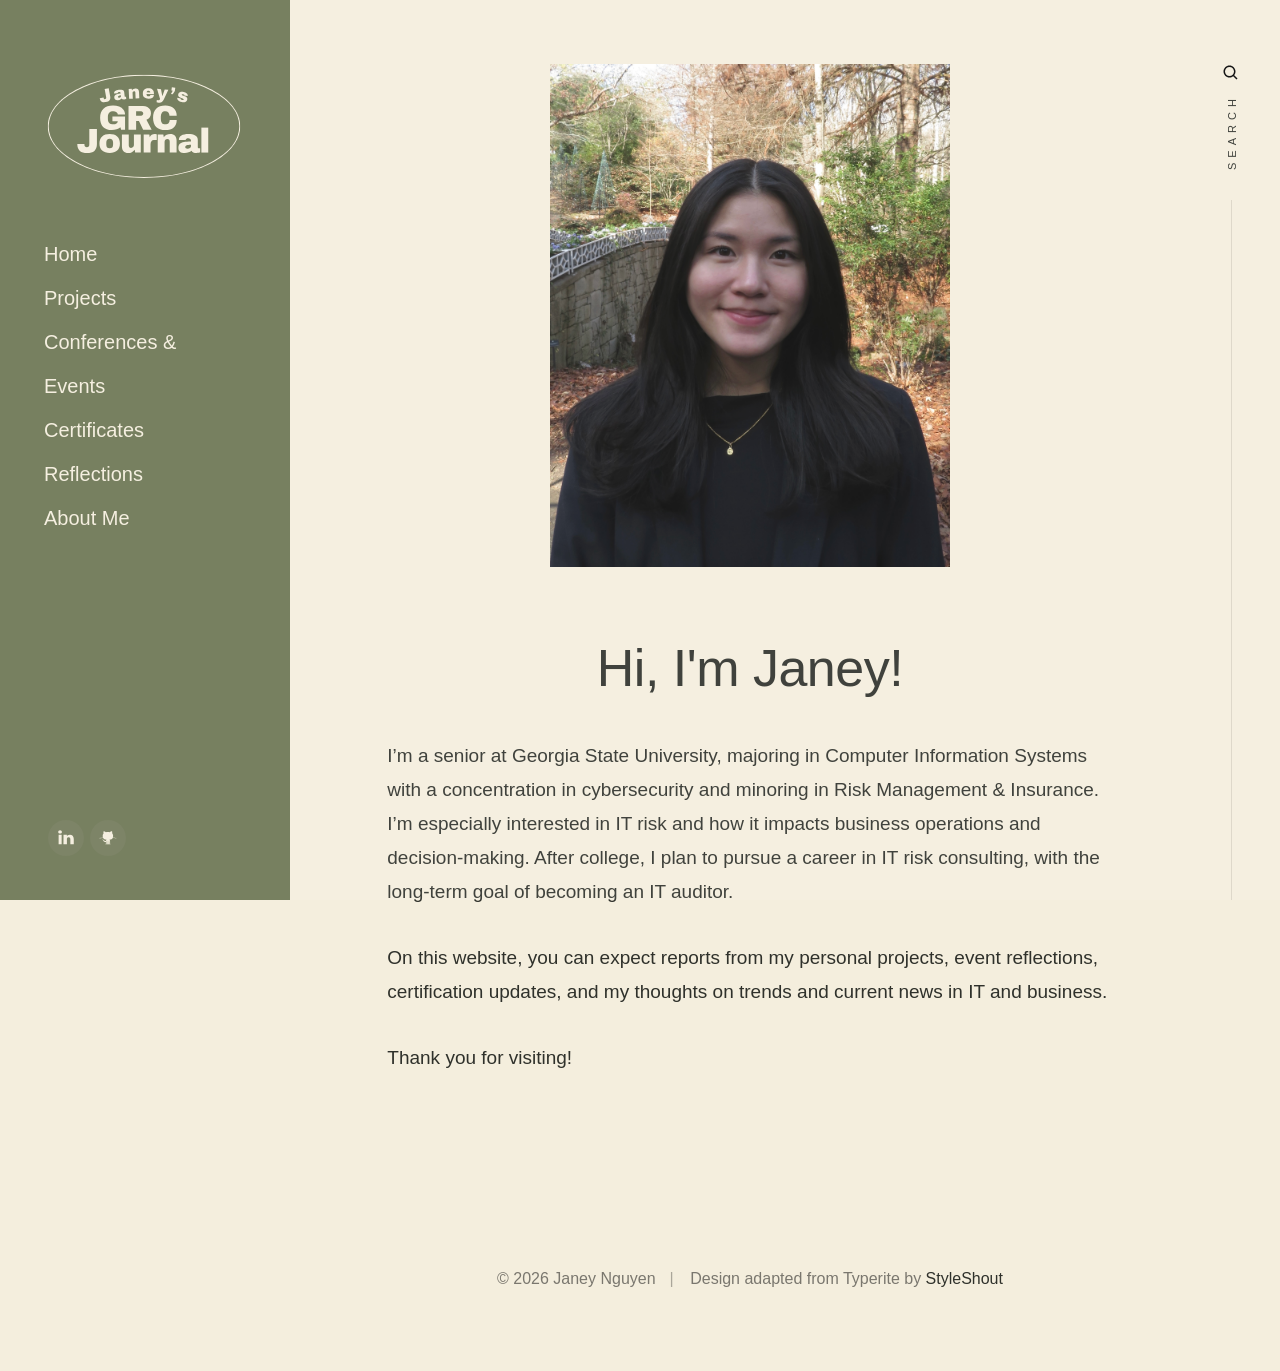
==== about-me.html @ c9dfdaed "Revise content and copyright in about-me.html Updated personal information and footer copyright." ====
<!DOCTYPE html>
<html class="no-js" lang="en">
<head>

    <!--- basic page needs
    ================================================== -->
    <meta charset="utf-8">
    <title>About Me</title>
    <meta name="description" content="">
    <meta name="author" content="">

    <!-- mobile specific metas
    ================================================== -->
    <meta name="viewport" content="width=device-width, initial-scale=1">

    <!-- CSS
    ================================================== -->
    <link rel="stylesheet" href="css/base.css">
    <link rel="stylesheet" href="css/vendor.css">
    <link rel="stylesheet" href="css/main.css">

    <!-- script
    ================================================== -->
    <script src="js/modernizr.js"></script>

    <!-- favicons
    ================================================== -->
    <link rel="apple-touch-icon" sizes="180x180" href="apple-touch-icon.png">
    <link rel="icon" type="image/png" sizes="32x32" href="favicon-32x32.png">
    <link rel="icon" type="image/png" sizes="16x16" href="favicon-16x16.png">
    <link rel="manifest" href="site.webmanifest">

</head>

<body class="ss-bg-white">

    <!-- preloader
    ================================================== -->
    <div id="preloader">
        <div id="loader" class="dots-fade">
            <div></div>
            <div></div>
            <div></div>
        </div>
    </div>

    <div id="top" class="s-wrap site-wrapper">

        <!-- site header
        ================================================== -->
        <header class="s-header header">

            <div class="header__top">
                <div class="header__logo">
                    <a class="site-logo" href="index.html">
                        <img src="images/logo.svg" alt="Homepage">
                    </a>
                </div>
            </div>

            <nav class="header__nav-wrap">

                <ul class="header__nav">
                    <li><a href="index.html" title="">Home</a></li>
                    <li><a href="projects.html">Projects</a></li>
                    <li><a href="conferences.html">Conferences & Events</a></li>
                    <li><a href="certificates.html">Certificates</a></li>
                    <li><a href="reflections.html">Reflections</a></li>
                    <li class="current"><a href="about-me.html" title="">About Me</a></li>
                </ul> <!-- end header__nav -->

                <ul class="header__social">
                    <li class="ss-linkedin">
                        <a href="https://www.linkedin.com/in/janey-nguyen/">
                            <span class="screen-reader-text">LinkedIn</span>
                        </a>
                    </li>

                    <li class="ss-github">
                        <a href="https://github.com/janeynguyen">
                            <span class="screen-reader-text">GitHub</span>
                        </a>
                    </li>
                </ul>

            </nav> <!-- end header__nav-wrap -->

            <!-- menu toggle -->
            <a href="#0" class="header__menu-toggle">
                <span>Menu</span>
            </a>

        </header> <!-- end s-header -->


        <!-- search
        ================================================== -->
        <div class="s-search">

            <div class="search-block">
    
                <form role="search" method="get" class="search-form" action="#">
                    <label>
                        <span class="hide-content">Search for:</span>
                        <input type="search" class="search-field" placeholder="Type Keywords" value="" name="s" title="Search for:" autocomplete="off">
                    </label>
                    <input type="submit" class="search-submit" value="Search">
                </form>
    
                <a href="#0" title="Close Search" class="search-close">Close</a>
    
            </div>  <!-- end search-block -->

            <!-- search modal trigger -->
            <a href="#0" class="search-trigger">
                <svg xmlns="http://www.w3.org/2000/svg" width="24" height="24" viewBox="0 0 24 24" style="fill:rgba(0, 0, 0, 1);transform:;-ms-filter:"><path d="M10,18c1.846,0,3.543-0.635,4.897-1.688l4.396,4.396l1.414-1.414l-4.396-4.396C17.365,13.543,18,11.846,18,10 c0-4.411-3.589-8-8-8s-8,3.589-8,8S5.589,18,10,18z M10,4c3.309,0,6,2.691,6,6s-2.691,6-6,6s-6-2.691-6-6S6.691,4,10,4z"></path></svg>
                <span>Search</span>
            </a>
            <span class="search-line"></span>

        </div> <!-- end s-search -->


        <!-- site content
        ================================================== -->
        <div class="s-content content">
            <main class="row content__page">
                
                <section class="column large-full entry format-standard">

                    <div class="media-wrap">
                        <div>
                            <img src="images/thumbs/about/about-1000.jpeg" srcset="images/thumbs/about/about-2000.jpeg 2000w, 
                                      images/thumbs/about/about-1000.jpeg 1000w, 
                                      images/thumbs/about/about-500.jpeg 500w" sizes="(max-width: 2000px) 100vw, 2000px" alt="">
                        </div>
                    </div>

                    <div class="content__page-header">
                        <h1 class="display-1">
                        Hi, I'm Janey!
                        </h1>
                    </div> <!-- end content__page-header -->

                    <p>
                    I’m a senior at Georgia State University, majoring in Computer Information Systems with 
                    a concentration in cybersecurity and minoring in Risk Management & Insurance. I’m especially
                    interested in IT risk and how it impacts business operations and decision-making. After 
                    college, I plan to pursue a career in IT risk consulting, with the long-term goal of becoming 
                    an IT auditor.
                    </p>

                    <p>
                    On this website, you can expect reports from my personal projects, event reflections, certification 
                    updates, and my thoughts on trends and current news in IT and business. 
                    
                    <p>
                    Thank you for visiting!
                    </p>

                    </div>

                </section>

            </main>

        </div> <!-- end s-content -->


        <!-- footer
        ================================================== -->
        <footer class="s-footer footer">
            <div class="row">
                <div class="column large-full footer__content">
                    <div class="footer__copyright">
                        <span>© 2026 Janey Nguyen</span> 
                        <span>Design adapted from Typerite by <a href="https://www.styleshout.com/">StyleShout</a></span>
                    </div>
                </div>
            </div>

            <div class="go-top">
                <a class="smoothscroll" title="Back to Top" href="#top"></a>
            </div>
        </footer>

    </div> <!-- end s-wrap -->


    <!-- Java Script
    ================================================== -->
    <script src="js/jquery-3.2.1.min.js"></script>
    <script src="js/plugins.js"></script>
    <script src="js/main.js"></script>

</body>
---- css/base.css ----
/* =================================================================== 
 *
 *  Typerite Base Stylesheet
 *  Template Ver. 1.1.0
 *  03-15-2021
 *  ------------------------------------------------------------------
 *
 *  TOC:
 *  # imports 
 *  # normalize
 *  # basic/base setup styles
 *      ## Media
 *      ## Typography resets 
 *      ## links
 *      ## inputs
 *  # grid
 *      ## medium screen devices
 *      ## tablets
 *      ## mobile devices
 *      ## small mobile devices
 *  # block grids
 *      ## block grids - medium screen devices
 *      ## block grids - tablets
 *      ## block grids - mobile devices
 *      ## block grids - small mobile devices
 *  # MISC
 *
 * =================================================================== */


/* ===================================================================
 * # imports 
 *
 * ------------------------------------------------------------------- */
@import url("https://fonts.googleapis.com/css?family=Heebo:300,400,500,600,700|Lora:400,400i,700,700i|IBM+Plex+Sans:300,400,400i,600,700,900");


/* ==========================================================================
 * # normalize
 * normalize.css v8.0.1 | MIT License |
 * github.com/necolas/normalize.css
 *
 * -------------------------------------------------------------------------- */

/* ------------------------------------------------------------------- 
 * ## document
 * ------------------------------------------------------------------- */
/* 1. Correct the line height in all browsers.
 * 2. Prevent adjustments of font size after orientation changes in iOS.*/
html {
    line-height              : 1.15;
    /* 1 */
    -webkit-text-size-adjust : 100%;
    /* 2 */
}

/* ------------------------------------------------------------------- 
 * ## sections
 * ------------------------------------------------------------------- */
/* Remove the margin in all browsers. */
body {
    margin : 0;
}

/* Render the `main` element consistently in IE. */
main {
    display : block;
}

/* Correct the font size and margin on `h1` elements within `section` and
 * `article` contexts in Chrome, Firefox, and Safari. */
h1 {
    font-size : 2em;
    margin    : 0.67em 0;
}

/* ------------------------------------------------------------------- 
 * ## grouping
 * ------------------------------------------------------------------- */
/* 1. Add the correct box sizing in Firefox.
 * 2. Show the overflow in Edge and IE. */
hr {
    box-sizing : content-box;
    /* 1 */
    height     : 0;
    /* 1 */
    overflow   : visible;
    /* 2 */
}

/* 1. Correct the inheritance and scaling of font size in all browsers.
 * 2. Correct the odd `em` font sizing in all browsers. */
pre {
    font-family : monospace, monospace;
    /* 1 */
    font-size   : 1em;
    /* 2 */
}

/* ------------------------------------------------------------------- 
 * ## text-level semantics
 * ------------------------------------------------------------------- */
/* Remove the gray background on active links in IE 10. */
a {
    background-color : transparent;
}

/* 1. Remove the bottom border in Chrome 57-
 * 2. Add the correct text decoration in Chrome, Edge, IE, Opera, and Safari. */
abbr[title] {
    border-bottom   : none;
    /* 1 */
    text-decoration : underline;
    /* 2 */
    text-decoration : underline dotted;
    /* 2 */
}

/* Add the correct font weight in Chrome, Edge, and Safari. */
b,
strong {
    font-weight : bolder;
}

/* 1. Correct the inheritance and scaling of font size in all browsers.
 * 2. Correct the odd `em` font sizing in all browsers. */
code,
kbd,
samp {
    font-family : monospace, monospace;
    /* 1 */
    font-size   : 1em;
    /* 2 */
}

/* Add the correct font size in all browsers. */
small {
    font-size : 80%;
}

/* Prevent `sub` and `sup` elements from affecting the line height in
 * all browsers. */
sub,
sup {
    font-size      : 75%;
    line-height    : 0;
    position       : relative;
    vertical-align : baseline;
}

sub {
    bottom : -0.25em;
}

sup {
    top : -0.5em;
}

/* ------------------------------------------------------------------- 
 * ## embedded content
 * ------------------------------------------------------------------- */
/* Remove the border on images inside links in IE 10. */
img {
    border-style : none;
}

/* ------------------------------------------------------------------- 
 * ## forms
 * ------------------------------------------------------------------- */
/* 1. Change the font styles in all browsers.
 * 2. Remove the margin in Firefox and Safari. */
button,
input,
optgroup,
select,
textarea {
    font-family : inherit;
    /* 1 */
    font-size   : 100%;
    /* 1 */
    line-height : 1.15;
    /* 1 */
    margin      : 0;
    /* 2 */
}

/* Show the overflow in IE.
 * 1. Show the overflow in Edge. */
button,
input {
    /* 1 */
    overflow : visible;
}

/* Remove the inheritance of text transform in Edge, Firefox, and IE.
 * 1. Remove the inheritance of text transform in Firefox. */
button,
select {
    /* 1 */
    text-transform : none;
}

/* Correct the inability to style clickable types in iOS and Safari. */
button,
[type="button"],
[type="reset"],
[type="submit"] {
    -webkit-appearance : button;
}

/* Remove the inner border and padding in Firefox. */
button::-moz-focus-inner,
[type="button"]::-moz-focus-inner,
[type="reset"]::-moz-focus-inner,
[type="submit"]::-moz-focus-inner {
    border-style : none;
    padding      : 0;
}

/* Restore the focus styles unset by the previous rule. */
button:-moz-focusring,
[type="button"]:-moz-focusring,
[type="reset"]:-moz-focusring,
[type="submit"]:-moz-focusring {
    outline : 1px dotted ButtonText;
}

/* Correct the padding in Firefox. */
fieldset {
    padding : 0.35em 0.75em 0.625em;
}

/* 1. Correct the text wrapping in Edge and IE.
 * 2. Correct the color inheritance from `fieldset` elements in IE.
 * 3. Remove the padding so developers are not caught out when they zero out
 *    `fieldset` elements in all browsers. */
legend {
    box-sizing  : border-box;
    /* 1 */
    color       : inherit;
    /* 2 */
    display     : table;
    /* 1 */
    max-width   : 100%;
    /* 1 */
    padding     : 0;
    /* 3 */
    white-space : normal;
    /* 1 */
}

/* Add the correct vertical alignment in Chrome, Firefox, and Opera. */
progress {
    vertical-align : baseline;
}

/* Remove the default vertical scrollbar in IE 10+. */
textarea {
    overflow : auto;
}

/* 1. Add the correct box sizing in IE 10.
 * 2. Remove the padding in IE 10. */
[type="checkbox"],
[type="radio"] {
    box-sizing : border-box;
    /* 1 */
    padding    : 0;
    /* 2 */
}

/* Correct the cursor style of increment and decrement buttons in Chrome. */
[type="number"]::-webkit-inner-spin-button,
[type="number"]::-webkit-outer-spin-button {
    height : auto;
}

/* 1. Correct the odd appearance in Chrome and Safari.
 * 2. Correct the outline style in Safari. */
[type="search"] {
    -webkit-appearance : textfield;
    /* 1 */
    outline-offset     : -2px;
    /* 2 */
}

/* Remove the inner padding in Chrome and Safari on macOS. */
[type="search"]::-webkit-search-decoration {
    -webkit-appearance : none;
}

/* 1. Correct the inability to style clickable types in iOS and Safari.
 * 2. Change font properties to `inherit` in Safari. */
::-webkit-file-upload-button {
    -webkit-appearance : button;
    /* 1 */
    font               : inherit;
    /* 2 */
}

/* ------------------------------------------------------------------- 
 * ## interactive
 * ------------------------------------------------------------------- */
/* Add the correct display in Edge, IE 10+, and Firefox. */
details {
    display : block;
}

/* Add the correct display in all browsers. */
summary {
    display : list-item;
}

/* ------------------------------------------------------------------- 
 * ## misc
 * ------------------------------------------------------------------- */
/* Add the correct display in IE 10+. */
template {
    display : none;
}

/* Add the correct display in IE 10. */
[hidden] {
    display : none;
}


/* ===================================================================
 * # basic/base setup styles
 *
 * ------------------------------------------------------------------- */
html {
    font-size  : 62.5%;
    box-sizing : border-box;
}

*,
*::before,
*::after {
    box-sizing : inherit;
}

body {
    font-weight                : normal;
    line-height                : 1;
    word-wrap                  : break-word;
    -moz-font-smoothing        : grayscale;
    -moz-osx-font-smoothing    : grayscale;
    -webkit-font-smoothing     : antialiased;
    -webkit-overflow-scrolling : touch;
    -webkit-text-size-adjust   : none;
}

/* ------------------------------------------------------------------- 
 * ## Media
 * ------------------------------------------------------------------- */
svg,
img,
video embed,
iframe,
object {
    max-width : 100%;
    height    : auto;
}

/* ------------------------------------------------------------------- 
 * ## Typography resets 
 * ------------------------------------------------------------------- */
div,
dl,
dt,
dd,
ul,
ol,
li,
h1,
h2,
h3,
h4,
h5,
h6,
pre,
form,
p,
blockquote,
th,
td {
    margin  : 0;
    padding : 0;
}

p {
    font-size      : inherit;
    text-rendering : optimizeLegibility;
}

em,
i {
    font-style  : italic;
    line-height : inherit;
}

strong,
b {
    font-weight : bold;
    line-height : inherit;
}

small {
    font-size   : 60%;
    line-height : inherit;
}

ol,
ul {
    list-style : none;
}

li {
    display : block;
}

/* ------------------------------------------------------------------- 
 * ## links
 * ------------------------------------------------------------------- */
a {
    text-decoration : none;
    line-height     : inherit;
}

a img {
    border : none;
}

/* ------------------------------------------------------------------- 
 * ## inputs
 * ------------------------------------------------------------------- */
fieldset {
    margin  : 0;
    padding : 0;
}

input[type="email"],
input[type="number"],
input[type="search"],
input[type="text"],
input[type="tel"],
input[type="url"],
input[type="password"],
textarea {
    -webkit-appearance : none;
    -moz-appearance    : none;
    appearance         : none;
}


/* ===================================================================
 * # grid v2.0.1
 *
 *   -----------------------------------------------------------------
 * - Grid breakpoints are based on MAXIMUM WIDTH media queries, 
 *   meaning they apply to that one breakpoint and ALL THOSE BELOW IT.
 * - Grid columns without a specified width will automatically layout 
 *   as equal width columns.
 * ------------------------------------------------------------------- */

/* rows
 * ------------------------------------- */
.row {
    width             : 89%;
    max-width         : 1200px;
    margin            : 0 auto;
    display           : -ms-flexbox;
    display           : -webkit-flex;
    display           : flex;
    -webkit-flex-flow : row wrap;
    -ms-flex-flow     : row wrap;
    flex-flow         : row wrap;
}

.row .row {
    width        : auto;
    max-width    : none;
    margin-left  : -20px;
    margin-right : -20px;
}

/* columns
 * -------------------------------------- */
.column {
    -webkit-flex : 1 1 0%;
    -ms-flex     : 1 1 0%;
    flex         : 1 1 0%;
    padding      : 0 20px;
}

.collapse>.column,
.column.collapse {
    padding : 0;
}

/* flex row containers utility classes
 * ----------------------------------------- */
.row.row-wrap {
    -webkit-flex-wrap : wrap;
    -ms-flex-wrap     : wrap;
    flex-wrap         : wrap;
}

.row.row-nowrap {
    -webkit-flex-wrap : nowrap;
    -ms-flex-wrap     : none;
    flex-wrap         : nowrap;
}

.row.row-top {
    -webkit-align-items : flex-start;
    -ms-flex-align      : start;
    align-items         : flex-start;
}

.row.row-bottom {
    -webkit-align-items : flex-end;
    -ms-flex-align      : end;
    align-items         : flex-end;
}

.row.row-center {
    -webkit-align-items : center;
    -ms-flex-align      : center;
    align-items         : center;
}

.row.row-stretch {
    -webkit-align-items : stretch;
    -ms-flex-align      : stretch;
    align-items         : stretch;
}

.row.row-baseline {
    -webkit-align-items : baseline;
    -ms-flex-align      : baseline;
    align-items         : baseline;
}

/* flex item utility alignment classes
 * ----------------------------------------- */
.align-center {
    margin              : auto;
    -webkit-align-self  : center;
    -ms-flex-item-align : center;
    align-self          : center;
}

.align-left {
    margin-right        : auto;
    -webkit-align-self  : center;
    -ms-flex-item-align : center;
    align-self          : center;
}

.align-right {
    margin-left         : auto;
    -webkit-align-self  : center;
    -ms-flex-item-align : center;
    align-self          : center;
}

.align-x-center {
    margin-right : auto;
    margin-left  : auto;
}

.align-x-left {
    margin-right : auto;
}

.align-x-right {
    margin-left : auto;
}

.align-y-center {
    -webkit-align-self  : center;
    -ms-flex-item-align : center;
    align-self          : center;
}

.align-y-top {
    -webkit-align-self  : flex-start;
    -ms-flex-item-align : start;
    align-self          : flex-start;
}

.align-y-bottom {
    -webkit-align-self  : flex-end;
    -ms-flex-item-align : end;
    align-self          : flex-end;
}

/* large screen column widths 
 * -------------------------------------- */
.large-1 {
    -webkit-flex : 0 0 8.33333%;
    -ms-flex     : 0 0 8.33333%;
    flex         : 0 0 8.33333%;
    max-width    : 8.33333%;
}

.large-2 {
    -webkit-flex : 0 0 16.66667%;
    -ms-flex     : 0 0 16.66667%;
    flex         : 0 0 16.66667%;
    max-width    : 16.66667%;
}

.large-3 {
    -webkit-flex : 0 0 25%;
    -ms-flex     : 0 0 25%;
    flex         : 0 0 25%;
    max-width    : 25%;
}

.large-4 {
    -webkit-flex : 0 0 33.33333%;
    -ms-flex     : 0 0 33.33333%;
    flex         : 0 0 33.33333%;
    max-width    : 33.33333%;
}

.large-5 {
    -webkit-flex : 0 0 41.66667%;
    -ms-flex     : 0 0 41.66667%;
    flex         : 0 0 41.66667%;
    max-width    : 41.66667%;
}

.large-6,
.large-half {
    -webkit-flex : 0 0 50%;
    -ms-flex     : 0 0 50%;
    flex         : 0 0 50%;
    max-width    : 50%;
}

.large-7 {
    -webkit-flex : 0 0 58.33333%;
    -ms-flex     : 0 0 58.33333%;
    flex         : 0 0 58.33333%;
    max-width    : 58.33333%;
}

.large-8 {
    -webkit-flex : 0 0 66.66667%;
    -ms-flex     : 0 0 66.66667%;
    flex         : 0 0 66.66667%;
    max-width    : 66.66667%;
}

.large-9 {
    -webkit-flex : 0 0 75%;
    -ms-flex     : 0 0 75%;
    flex         : 0 0 75%;
    max-width    : 75%;
}

.large-10 {
    -webkit-flex : 0 0 83.33333%;
    -ms-flex     : 0 0 83.33333%;
    flex         : 0 0 83.33333%;
    max-width    : 83.33333%;
}

.large-11 {
    -webkit-flex : 0 0 91.66667%;
    -ms-flex     : 0 0 91.66667%;
    flex         : 0 0 91.66667%;
    max-width    : 91.66667%;
}

.large-12,
.large-full {
    -webkit-flex : 0 0 100%;
    -ms-flex     : 0 0 100%;
    flex         : 0 0 100%;
    max-width    : 100%;
}

/* ------------------------------------------------------------------- 
 * ## medium screen devices
 * ------------------------------------------------------------------- */
@media screen and (max-width: 1200px) {
    .row .row {
        margin-left  : -16px;
        margin-right : -16px;
    }

    .column {
        padding : 0 16px;
    }

    .medium-1 {
        -webkit-flex : 0 0 8.33333%;
        -ms-flex     : 0 0 8.33333%;
        flex         : 0 0 8.33333%;
        max-width    : 8.33333%;
    }

    .medium-2 {
        -webkit-flex : 0 0 16.66667%;
        -ms-flex     : 0 0 16.66667%;
        flex         : 0 0 16.66667%;
        max-width    : 16.66667%;
    }

    .medium-3 {
        -webkit-flex : 0 0 25%;
        -ms-flex     : 0 0 25%;
        flex         : 0 0 25%;
        max-width    : 25%;
    }

    .medium-4 {
        -webkit-flex : 0 0 33.33333%;
        -ms-flex     : 0 0 33.33333%;
        flex         : 0 0 33.33333%;
        max-width    : 33.33333%;
    }

    .medium-5 {
        -webkit-flex : 0 0 41.66667%;
        -ms-flex     : 0 0 41.66667%;
        flex         : 0 0 41.66667%;
        max-width    : 41.66667%;
    }

    .medium-6,
    .medium-half {
        -webkit-flex : 0 0 50%;
        -ms-flex     : 0 0 50%;
        flex         : 0 0 50%;
        max-width    : 50%;
    }

    .medium-7 {
        -webkit-flex : 0 0 58.33333%;
        -ms-flex     : 0 0 58.33333%;
        flex         : 0 0 58.33333%;
        max-width    : 58.33333%;
    }

    .medium-8 {
        -webkit-flex : 0 0 66.66667%;
        -ms-flex     : 0 0 66.66667%;
        flex         : 0 0 66.66667%;
        max-width    : 66.66667%;
    }

    .medium-9 {
        -webkit-flex : 0 0 75%;
        -ms-flex     : 0 0 75%;
        flex         : 0 0 75%;
        max-width    : 75%;
    }

    .medium-10 {
        -webkit-flex : 0 0 83.33333%;
        -ms-flex     : 0 0 83.33333%;
        flex         : 0 0 83.33333%;
        max-width    : 83.33333%;
    }

    .medium-11 {
        -webkit-flex : 0 0 91.66667%;
        -ms-flex     : 0 0 91.66667%;
        flex         : 0 0 91.66667%;
        max-width    : 91.66667%;
    }

    .medium-12,
    .medium-full {
        -webkit-flex : 0 0 100%;
        -ms-flex     : 0 0 100%;
        flex         : 0 0 100%;
        max-width    : 100%;
    }
}

/* ------------------------------------------------------------------- 
 * ## tablets
 * ------------------------------------------------------------------- */
@media screen and (max-width: 800px) {
    .tab-1 {
        -webkit-flex : 0 0 8.33333%;
        -ms-flex     : 0 0 8.33333%;
        flex         : 0 0 8.33333%;
        max-width    : 8.33333%;
    }

    .tab-2 {
        -webkit-flex : 0 0 16.66667%;
        -ms-flex     : 0 0 16.66667%;
        flex         : 0 0 16.66667%;
        max-width    : 16.66667%;
    }

    .tab-3 {
        -webkit-flex : 0 0 25%;
        -ms-flex     : 0 0 25%;
        flex         : 0 0 25%;
        max-width    : 25%;
    }

    .tab-4 {
        -webkit-flex : 0 0 33.33333%;
        -ms-flex     : 0 0 33.33333%;
        flex         : 0 0 33.33333%;
        max-width    : 33.33333%;
    }

    .tab-5 {
        -webkit-flex : 0 0 41.66667%;
        -ms-flex     : 0 0 41.66667%;
        flex         : 0 0 41.66667%;
        max-width    : 41.66667%;
    }

    .tab-6,
    .tab-half {
        -webkit-flex : 0 0 50%;
        -ms-flex     : 0 0 50%;
        flex         : 0 0 50%;
        max-width    : 50%;
    }

    .tab-7 {
        -webkit-flex : 0 0 58.33333%;
        -ms-flex     : 0 0 58.33333%;
        flex         : 0 0 58.33333%;
        max-width    : 58.33333%;
    }

    .tab-8 {
        -webkit-flex : 0 0 66.66667%;
        -ms-flex     : 0 0 66.66667%;
        flex         : 0 0 66.66667%;
        max-width    : 66.66667%;
    }

    .tab-9 {
        -webkit-flex : 0 0 75%;
        -ms-flex     : 0 0 75%;
        flex         : 0 0 75%;
        max-width    : 75%;
    }

    .tab-10 {
        -webkit-flex : 0 0 83.33333%;
        -ms-flex     : 0 0 83.33333%;
        flex         : 0 0 83.33333%;
        max-width    : 83.33333%;
    }

    .tab-11 {
        -webkit-flex : 0 0 91.66667%;
        -ms-flex     : 0 0 91.66667%;
        flex         : 0 0 91.66667%;
        max-width    : 91.66667%;
    }

    .tab-12,
    .tab-full {
        -webkit-flex : 0 0 100%;
        -ms-flex     : 0 0 100%;
        flex         : 0 0 100%;
        max-width    : 100%;
    }

    .hide-on-tablet {
        display : none;
    }
}

/* ------------------------------------------------------------------- 
 * ## mobile devices 
 * ------------------------------------------------------------------- */
@media screen and (max-width: 600px) {
    .row {
        width         : 100%;
        padding-left  : 25px;
        padding-right : 25px;
    }

    .row .row {
        margin-left   : -10px;
        margin-right  : -10px;
        padding-left  : 0;
        padding-right : 0;
    }

    .column {
        padding : 0 10px;
    }

    .mob-1 {
        -webkit-flex : 0 0 8.33333%;
        -ms-flex     : 0 0 8.33333%;
        flex         : 0 0 8.33333%;
        max-width    : 8.33333%;
    }

    .mob-2 {
        -webkit-flex : 0 0 16.66667%;
        -ms-flex     : 0 0 16.66667%;
        flex         : 0 0 16.66667%;
        max-width    : 16.66667%;
    }

    .mob-3 {
        -webkit-flex : 0 0 25%;
        -ms-flex     : 0 0 25%;
        flex         : 0 0 25%;
        max-width    : 25%;
    }

    .mob-4 {
        -webkit-flex : 0 0 33.33333%;
        -ms-flex     : 0 0 33.33333%;
        flex         : 0 0 33.33333%;
        max-width    : 33.33333%;
    }

    .mob-5 {
        -webkit-flex : 0 0 41.66667%;
        -ms-flex     : 0 0 41.66667%;
        flex         : 0 0 41.66667%;
        max-width    : 41.66667%;
    }

    .mob-6,
    .mob-half {
        -webkit-flex : 0 0 50%;
        -ms-flex     : 0 0 50%;
        flex         : 0 0 50%;
        max-width    : 50%;
    }

    .mob-7 {
        -webkit-flex : 0 0 58.33333%;
        -ms-flex     : 0 0 58.33333%;
        flex         : 0 0 58.33333%;
        max-width    : 58.33333%;
    }

    .mob-8 {
        -webkit-flex : 0 0 66.66667%;
        -ms-flex     : 0 0 66.66667%;
        flex         : 0 0 66.66667%;
        max-width    : 66.66667%;
    }

    .mob-9 {
        -webkit-flex : 0 0 75%;
        -ms-flex     : 0 0 75%;
        flex         : 0 0 75%;
        max-width    : 75%;
    }

    .mob-10 {
        -webkit-flex : 0 0 83.33333%;
        -ms-flex     : 0 0 83.33333%;
        flex         : 0 0 83.33333%;
        max-width    : 83.33333%;
    }

    .mob-11 {
        -webkit-flex : 0 0 91.66667%;
        -ms-flex     : 0 0 91.66667%;
        flex         : 0 0 91.66667%;
        max-width    : 91.66667%;
    }

    .mob-12,
    .mob-full {
        -webkit-flex : 0 0 100%;
        -ms-flex     : 0 0 100%;
        flex         : 0 0 100%;
        max-width    : 100%;
    }

    .hide-on-mobile {
        display : none;
    }
}

/* ------------------------------------------------------------------- 
 * ## small mobile devices <= 400px
 * ------------------------------------------------------------------- */
@media screen and (max-width: 400px) {
    .row {
        padding-left  : 22px;
        padding-right : 22px;
    }

    .row .row {
        margin-left  : 0;
        margin-right : 0;
    }

    .column {
        -webkit-flex : 0 0 100%;
        -ms-flex     : 0 0 100%;
        flex         : 0 0 100%;
        max-width    : 100%;
        width        : 100%;
        margin-left  : 0;
        margin-right : 0;
        padding      : 0;
    }
}


/* ===================================================================
 * # block grids
 *
 * -------------------------------------------------------------------
 * Equally-sized columns define at parent/row level.
 * ------------------------------------------------------------------- */
.block-large-1-8>.column {
    -webkit-flex : 0 0 12.5%;
    -ms-flex     : 0 0 12.5%;
    flex         : 0 0 12.5%;
    max-width    : 12.5%;
}

.block-large-1-6>.column {
    -webkit-flex : 0 0 16.66667%;
    -ms-flex     : 0 0 16.66667%;
    flex         : 0 0 16.66667%;
    max-width    : 16.66667%;
}

.block-large-1-5>.column {
    -webkit-flex : 0 0 20%;
    -ms-flex     : 0 0 20%;
    flex         : 0 0 20%;
    max-width    : 20%;
}

.block-large-1-4>.column {
    -webkit-flex : 0 0 25%;
    -ms-flex     : 0 0 25%;
    flex         : 0 0 25%;
    max-width    : 25%;
}

.block-large-1-3>.column {
    -webkit-flex : 0 0 33.33333%;
    -ms-flex     : 0 0 33.33333%;
    flex         : 0 0 33.33333%;
    max-width    : 33.33333%;
}

.block-large-1-2>.column {
    -webkit-flex : 0 0 50%;
    -ms-flex     : 0 0 50%;
    flex         : 0 0 50%;
    max-width    : 50%;
}

.block-large-full>.column {
    -webkit-flex : 0 0 100%;
    -ms-flex     : 0 0 100%;
    flex         : 0 0 100%;
    max-width    : 100%;
}

/* ------------------------------------------------------------------- 
 * ## block grids - medium screen devices
 * ------------------------------------------------------------------- */
@media screen and (max-width: 1200px) {
    .block-medium-1-8>.column {
        -webkit-flex : 0 0 12.5%;
        -ms-flex     : 0 0 12.5%;
        flex         : 0 0 12.5%;
        max-width    : 12.5%;
    }

    .block-medium-1-6>.column {
        -webkit-flex : 0 0 16.66667%;
        -ms-flex     : 0 0 16.66667%;
        flex         : 0 0 16.66667%;
        max-width    : 16.66667%;
    }

    .block-medium-1-5>.column {
        -webkit-flex : 0 0 20%;
        -ms-flex     : 0 0 20%;
        flex         : 0 0 20%;
        max-width    : 20%;
    }

    .block-medium-1-4>.column {
        -webkit-flex : 0 0 25%;
        -ms-flex     : 0 0 25%;
        flex         : 0 0 25%;
        max-width    : 25%;
    }

    .block-medium-1-3>.column {
        -webkit-flex : 0 0 33.33333%;
        -ms-flex     : 0 0 33.33333%;
        flex         : 0 0 33.33333%;
        max-width    : 33.33333%;
    }

    .block-medium-1-2>.column {
        -webkit-flex : 0 0 50%;
        -ms-flex     : 0 0 50%;
        flex         : 0 0 50%;
        max-width    : 50%;
    }

    .block-medium-full>.column {
        -webkit-flex : 0 0 100%;
        -ms-flex     : 0 0 100%;
        flex         : 0 0 100%;
        max-width    : 100%;
    }
}

/* ------------------------------------------------------------------- 
 * ## block grids - tablets
 * ------------------------------------------------------------------- */
@media screen and (max-width: 800px) {
    .block-tab-1-8>.column {
        -webkit-flex : 0 0 12.5%;
        -ms-flex     : 0 0 12.5%;
        flex         : 0 0 12.5%;
        max-width    : 12.5%;
    }

    .block-tab-1-6>.column {
        -webkit-flex : 0 0 16.66667%;
        -ms-flex     : 0 0 16.66667%;
        flex         : 0 0 16.66667%;
        max-width    : 16.66667%;
    }

    .block-tab-1-5>.column {
        -webkit-flex : 0 0 20%;
        -ms-flex     : 0 0 20%;
        flex         : 0 0 20%;
        max-width    : 20%;
    }

    .block-tab-1-4>.column {
        -webkit-flex : 0 0 25%;
        -ms-flex     : 0 0 25%;
        flex         : 0 0 25%;
        max-width    : 25%;
    }

    .block-tab-1-3>.column {
        -webkit-flex : 0 0 33.33333%;
        -ms-flex     : 0 0 33.33333%;
        flex         : 0 0 33.33333%;
        max-width    : 33.33333%;
    }

    .block-tab-1-2>.column {
        -webkit-flex : 0 0 50%;
        -ms-flex     : 0 0 50%;
        flex         : 0 0 50%;
        max-width    : 50%;
    }

    .block-tab-full>.column {
        -webkit-flex : 0 0 100%;
        -ms-flex     : 0 0 100%;
        flex         : 0 0 100%;
        max-width    : 100%;
    }
}

/* ------------------------------------------------------------------- 
 * ## block grids - mobile devices
 * ------------------------------------------------------------------- */
@media screen and (max-width: 600px) {
    .block-mob-1-8>.column {
        -webkit-flex : 0 0 12.5%;
        -ms-flex     : 0 0 12.5%;
        flex         : 0 0 12.5%;
        max-width    : 12.5%;
    }

    .block-mob-1-6>.column {
        -webkit-flex : 0 0 16.66667%;
        -ms-flex     : 0 0 16.66667%;
        flex         : 0 0 16.66667%;
        max-width    : 16.66667%;
    }

    .block-mob-1-5>.column {
        -webkit-flex : 0 0 20%;
        -ms-flex     : 0 0 20%;
        flex         : 0 0 20%;
        max-width    : 20%;
    }

    .block-mob-1-4>.column {
        -webkit-flex : 0 0 25%;
        -ms-flex     : 0 0 25%;
        flex         : 0 0 25%;
        max-width    : 25%;
    }

    .block-mob-1-3>.column {
        -webkit-flex : 0 0 33.33333%;
        -ms-flex     : 0 0 33.33333%;
        flex         : 0 0 33.33333%;
        max-width    : 33.33333%;
    }

    .block-mob-1-2>.column {
        -webkit-flex : 0 0 50%;
        -ms-flex     : 0 0 50%;
        flex         : 0 0 50%;
        max-width    : 50%;
    }

    .block-mob-full>.column {
        -webkit-flex : 0 0 100%;
        -ms-flex     : 0 0 100%;
        flex         : 0 0 100%;
        max-width    : 100%;
    }
}

/* ------------------------------------------------------------------- 
 * ## block grids - small mobile devices <= 400px
 * ------------------------------------------------------------------- */
@media screen and (max-width: 400px) {
    .stack>.column {
        -webkit-flex : 0 0 100%;
        -ms-flex     : 0 0 100%;
        flex         : 0 0 100%;
        max-width    : 100%;
        width        : 100%;
        margin-left  : 0;
        margin-right : 0;
        padding      : 0;
    }
}


/* ===================================================================
 * # MISC
 *
 * ------------------------------------------------------------------- */
.group:after {
    content : "";
    display : table;
    clear   : both;
}

/* misc helper classes
 * -------------------------------------- */
.is-hidden {
    display : none;
}

.is-invisible {
    visibility : hidden;
}

.antialiased {
    -webkit-font-smoothing  : antialiased;
    -moz-osx-font-smoothing : grayscale;
}

.overflow-hidden {
    overflow : hidden;
}

.remove-bottom {
    margin-bottom : 0;
}

.add-half-bottom {
    margin-bottom : 1.6rem !important;
}

.add-bottom {
    margin-bottom : 3.2rem !important;
}

.no-border {
    border : none;
}

.full-width {
    width : 100%;
}

.text-center {
    text-align : center;
}

.text-left {
    text-align : left;
}

.text-right {
    text-align : right;
}

.pull-left {
    float : left;
}

.pull-right {
    float : right;
}
---- css/vendor.css ----
/* =================================================================== 
 *
 *  Typerite Vendor/Third Party CSS
 *  Template Ver. 1.1.0
 *  03-15-2021
 *  ------------------------------------------------------------------
 *
 *  TOC:
 *  # Animate On Scroll 
 *  # Slick Slider
 *  # lity
 *  # PrismJS
 *
 * =================================================================== */


/* ===================================================================
 * # Animate On Scroll 
 * https://michalsnik.github.io/aos/
 * ------------------------------------------------------------------- */
[data-aos][data-aos][data-aos-duration='50'],
body[data-aos-duration='50'] [data-aos] {
    transition-duration : 50ms;
}

[data-aos][data-aos][data-aos-delay='50'],
body[data-aos-delay='50'] [data-aos] {
    transition-delay : 0;
}

[data-aos][data-aos][data-aos-delay='50'].aos-animate,
body[data-aos-delay='50'] [data-aos].aos-animate {
    transition-delay : 50ms;
}

[data-aos][data-aos][data-aos-duration='100'],
body[data-aos-duration='100'] [data-aos] {
    transition-duration : .1s;
}

[data-aos][data-aos][data-aos-delay='100'],
body[data-aos-delay='100'] [data-aos] {
    transition-delay : 0;
}

[data-aos][data-aos][data-aos-delay='100'].aos-animate,
body[data-aos-delay='100'] [data-aos].aos-animate {
    transition-delay : .1s;
}

[data-aos][data-aos][data-aos-duration='150'],
body[data-aos-duration='150'] [data-aos] {
    transition-duration : .15s;
}

[data-aos][data-aos][data-aos-delay='150'],
body[data-aos-delay='150'] [data-aos] {
    transition-delay : 0;
}

[data-aos][data-aos][data-aos-delay='150'].aos-animate,
body[data-aos-delay='150'] [data-aos].aos-animate {
    transition-delay : .15s;
}

[data-aos][data-aos][data-aos-duration='200'],
body[data-aos-duration='200'] [data-aos] {
    transition-duration : .2s;
}

[data-aos][data-aos][data-aos-delay='200'],
body[data-aos-delay='200'] [data-aos] {
    transition-delay : 0;
}

[data-aos][data-aos][data-aos-delay='200'].aos-animate,
body[data-aos-delay='200'] [data-aos].aos-animate {
    transition-delay : .2s;
}

[data-aos][data-aos][data-aos-duration='250'],
body[data-aos-duration='250'] [data-aos] {
    transition-duration : .25s;
}

[data-aos][data-aos][data-aos-delay='250'],
body[data-aos-delay='250'] [data-aos] {
    transition-delay : 0;
}

[data-aos][data-aos][data-aos-delay='250'].aos-animate,
body[data-aos-delay='250'] [data-aos].aos-animate {
    transition-delay : .25s;
}

[data-aos][data-aos][data-aos-duration='300'],
body[data-aos-duration='300'] [data-aos] {
    transition-duration : .3s;
}

[data-aos][data-aos][data-aos-delay='300'],
body[data-aos-delay='300'] [data-aos] {
    transition-delay : 0;
}

[data-aos][data-aos][data-aos-delay='300'].aos-animate,
body[data-aos-delay='300'] [data-aos].aos-animate {
    transition-delay : .3s;
}

[data-aos][data-aos][data-aos-duration='350'],
body[data-aos-duration='350'] [data-aos] {
    transition-duration : .35s;
}

[data-aos][data-aos][data-aos-delay='350'],
body[data-aos-delay='350'] [data-aos] {
    transition-delay : 0;
}

[data-aos][data-aos][data-aos-delay='350'].aos-animate,
body[data-aos-delay='350'] [data-aos].aos-animate {
    transition-delay : .35s;
}

[data-aos][data-aos][data-aos-duration='400'],
body[data-aos-duration='400'] [data-aos] {
    transition-duration : .4s;
}

[data-aos][data-aos][data-aos-delay='400'],
body[data-aos-delay='400'] [data-aos] {
    transition-delay : 0;
}

[data-aos][data-aos][data-aos-delay='400'].aos-animate,
body[data-aos-delay='400'] [data-aos].aos-animate {
    transition-delay : .4s;
}

[data-aos][data-aos][data-aos-duration='450'],
body[data-aos-duration='450'] [data-aos] {
    transition-duration : .45s;
}

[data-aos][data-aos][data-aos-delay='450'],
body[data-aos-delay='450'] [data-aos] {
    transition-delay : 0;
}

[data-aos][data-aos][data-aos-delay='450'].aos-animate,
body[data-aos-delay='450'] [data-aos].aos-animate {
    transition-delay : .45s;
}

[data-aos][data-aos][data-aos-duration='500'],
body[data-aos-duration='500'] [data-aos] {
    transition-duration : .5s;
}

[data-aos][data-aos][data-aos-delay='500'],
body[data-aos-delay='500'] [data-aos] {
    transition-delay : 0;
}

[data-aos][data-aos][data-aos-delay='500'].aos-animate,
body[data-aos-delay='500'] [data-aos].aos-animate {
    transition-delay : .5s;
}

[data-aos][data-aos][data-aos-duration='550'],
body[data-aos-duration='550'] [data-aos] {
    transition-duration : .55s;
}

[data-aos][data-aos][data-aos-delay='550'],
body[data-aos-delay='550'] [data-aos] {
    transition-delay : 0;
}

[data-aos][data-aos][data-aos-delay='550'].aos-animate,
body[data-aos-delay='550'] [data-aos].aos-animate {
    transition-delay : .55s;
}

[data-aos][data-aos][data-aos-duration='600'],
body[data-aos-duration='600'] [data-aos] {
    transition-duration : .6s;
}

[data-aos][data-aos][data-aos-delay='600'],
body[data-aos-delay='600'] [data-aos] {
    transition-delay : 0;
}

[data-aos][data-aos][data-aos-delay='600'].aos-animate,
body[data-aos-delay='600'] [data-aos].aos-animate {
    transition-delay : .6s;
}

[data-aos][data-aos][data-aos-duration='650'],
body[data-aos-duration='650'] [data-aos] {
    transition-duration : .65s;
}

[data-aos][data-aos][data-aos-delay='650'],
body[data-aos-delay='650'] [data-aos] {
    transition-delay : 0;
}

[data-aos][data-aos][data-aos-delay='650'].aos-animate,
body[data-aos-delay='650'] [data-aos].aos-animate {
    transition-delay : .65s;
}

[data-aos][data-aos][data-aos-duration='700'],
body[data-aos-duration='700'] [data-aos] {
    transition-duration : .7s;
}

[data-aos][data-aos][data-aos-delay='700'],
body[data-aos-delay='700'] [data-aos] {
    transition-delay : 0;
}

[data-aos][data-aos][data-aos-delay='700'].aos-animate,
body[data-aos-delay='700'] [data-aos].aos-animate {
    transition-delay : .7s;
}

[data-aos][data-aos][data-aos-duration='750'],
body[data-aos-duration='750'] [data-aos] {
    transition-duration : .75s;
}

[data-aos][data-aos][data-aos-delay='750'],
body[data-aos-delay='750'] [data-aos] {
    transition-delay : 0;
}

[data-aos][data-aos][data-aos-delay='750'].aos-animate,
body[data-aos-delay='750'] [data-aos].aos-animate {
    transition-delay : .75s;
}

[data-aos][data-aos][data-aos-duration='800'],
body[data-aos-duration='800'] [data-aos] {
    transition-duration : .8s;
}

[data-aos][data-aos][data-aos-delay='800'],
body[data-aos-delay='800'] [data-aos] {
    transition-delay : 0;
}

[data-aos][data-aos][data-aos-delay='800'].aos-animate,
body[data-aos-delay='800'] [data-aos].aos-animate {
    transition-delay : .8s;
}

[data-aos][data-aos][data-aos-duration='850'],
body[data-aos-duration='850'] [data-aos] {
    transition-duration : .85s;
}

[data-aos][data-aos][data-aos-delay='850'],
body[data-aos-delay='850'] [data-aos] {
    transition-delay : 0;
}

[data-aos][data-aos][data-aos-delay='850'].aos-animate,
body[data-aos-delay='850'] [data-aos].aos-animate {
    transition-delay : .85s;
}

[data-aos][data-aos][data-aos-duration='900'],
body[data-aos-duration='900'] [data-aos] {
    transition-duration : .9s;
}

[data-aos][data-aos][data-aos-delay='900'],
body[data-aos-delay='900'] [data-aos] {
    transition-delay : 0;
}

[data-aos][data-aos][data-aos-delay='900'].aos-animate,
body[data-aos-delay='900'] [data-aos].aos-animate {
    transition-delay : .9s;
}

[data-aos][data-aos][data-aos-duration='950'],
body[data-aos-duration='950'] [data-aos] {
    transition-duration : .95s;
}

[data-aos][data-aos][data-aos-delay='950'],
body[data-aos-delay='950'] [data-aos] {
    transition-delay : 0;
}

[data-aos][data-aos][data-aos-delay='950'].aos-animate,
body[data-aos-delay='950'] [data-aos].aos-animate {
    transition-delay : .95s;
}

[data-aos][data-aos][data-aos-duration='1000'],
body[data-aos-duration='1000'] [data-aos] {
    transition-duration : 1s;
}

[data-aos][data-aos][data-aos-delay='1000'],
body[data-aos-delay='1000'] [data-aos] {
    transition-delay : 0;
}

[data-aos][data-aos][data-aos-delay='1000'].aos-animate,
body[data-aos-delay='1000'] [data-aos].aos-animate {
    transition-delay : 1s;
}

[data-aos][data-aos][data-aos-duration='1050'],
body[data-aos-duration='1050'] [data-aos] {
    transition-duration : 1.05s;
}

[data-aos][data-aos][data-aos-delay='1050'],
body[data-aos-delay='1050'] [data-aos] {
    transition-delay : 0;
}

[data-aos][data-aos][data-aos-delay='1050'].aos-animate,
body[data-aos-delay='1050'] [data-aos].aos-animate {
    transition-delay : 1.05s;
}

[data-aos][data-aos][data-aos-duration='1100'],
body[data-aos-duration='1100'] [data-aos] {
    transition-duration : 1.1s;
}

[data-aos][data-aos][data-aos-delay='1100'],
body[data-aos-delay='1100'] [data-aos] {
    transition-delay : 0;
}

[data-aos][data-aos][data-aos-delay='1100'].aos-animate,
body[data-aos-delay='1100'] [data-aos].aos-animate {
    transition-delay : 1.1s;
}

[data-aos][data-aos][data-aos-duration='1150'],
body[data-aos-duration='1150'] [data-aos] {
    transition-duration : 1.15s;
}

[data-aos][data-aos][data-aos-delay='1150'],
body[data-aos-delay='1150'] [data-aos] {
    transition-delay : 0;
}

[data-aos][data-aos][data-aos-delay='1150'].aos-animate,
body[data-aos-delay='1150'] [data-aos].aos-animate {
    transition-delay : 1.15s;
}

[data-aos][data-aos][data-aos-duration='1200'],
body[data-aos-duration='1200'] [data-aos] {
    transition-duration : 1.2s;
}

[data-aos][data-aos][data-aos-delay='1200'],
body[data-aos-delay='1200'] [data-aos] {
    transition-delay : 0;
}

[data-aos][data-aos][data-aos-delay='1200'].aos-animate,
body[data-aos-delay='1200'] [data-aos].aos-animate {
    transition-delay : 1.2s;
}

[data-aos][data-aos][data-aos-duration='1250'],
body[data-aos-duration='1250'] [data-aos] {
    transition-duration : 1.25s;
}

[data-aos][data-aos][data-aos-delay='1250'],
body[data-aos-delay='1250'] [data-aos] {
    transition-delay : 0;
}

[data-aos][data-aos][data-aos-delay='1250'].aos-animate,
body[data-aos-delay='1250'] [data-aos].aos-animate {
    transition-delay : 1.25s;
}

[data-aos][data-aos][data-aos-duration='1300'],
body[data-aos-duration='1300'] [data-aos] {
    transition-duration : 1.3s;
}

[data-aos][data-aos][data-aos-delay='1300'],
body[data-aos-delay='1300'] [data-aos] {
    transition-delay : 0;
}

[data-aos][data-aos][data-aos-delay='1300'].aos-animate,
body[data-aos-delay='1300'] [data-aos].aos-animate {
    transition-delay : 1.3s;
}

[data-aos][data-aos][data-aos-duration='1350'],
body[data-aos-duration='1350'] [data-aos] {
    transition-duration : 1.35s;
}

[data-aos][data-aos][data-aos-delay='1350'],
body[data-aos-delay='1350'] [data-aos] {
    transition-delay : 0;
}

[data-aos][data-aos][data-aos-delay='1350'].aos-animate,
body[data-aos-delay='1350'] [data-aos].aos-animate {
    transition-delay : 1.35s;
}

[data-aos][data-aos][data-aos-duration='1400'],
body[data-aos-duration='1400'] [data-aos] {
    transition-duration : 1.4s;
}

[data-aos][data-aos][data-aos-delay='1400'],
body[data-aos-delay='1400'] [data-aos] {
    transition-delay : 0;
}

[data-aos][data-aos][data-aos-delay='1400'].aos-animate,
body[data-aos-delay='1400'] [data-aos].aos-animate {
    transition-delay : 1.4s;
}

[data-aos][data-aos][data-aos-duration='1450'],
body[data-aos-duration='1450'] [data-aos] {
    transition-duration : 1.45s;
}

[data-aos][data-aos][data-aos-delay='1450'],
body[data-aos-delay='1450'] [data-aos] {
    transition-delay : 0;
}

[data-aos][data-aos][data-aos-delay='1450'].aos-animate,
body[data-aos-delay='1450'] [data-aos].aos-animate {
    transition-delay : 1.45s;
}

[data-aos][data-aos][data-aos-duration='1500'],
body[data-aos-duration='1500'] [data-aos] {
    transition-duration : 1.5s;
}

[data-aos][data-aos][data-aos-delay='1500'],
body[data-aos-delay='1500'] [data-aos] {
    transition-delay : 0;
}

[data-aos][data-aos][data-aos-delay='1500'].aos-animate,
body[data-aos-delay='1500'] [data-aos].aos-animate {
    transition-delay : 1.5s;
}

[data-aos][data-aos][data-aos-duration='1550'],
body[data-aos-duration='1550'] [data-aos] {
    transition-duration : 1.55s;
}

[data-aos][data-aos][data-aos-delay='1550'],
body[data-aos-delay='1550'] [data-aos] {
    transition-delay : 0;
}

[data-aos][data-aos][data-aos-delay='1550'].aos-animate,
body[data-aos-delay='1550'] [data-aos].aos-animate {
    transition-delay : 1.55s;
}

[data-aos][data-aos][data-aos-duration='1600'],
body[data-aos-duration='1600'] [data-aos] {
    transition-duration : 1.6s;
}

[data-aos][data-aos][data-aos-delay='1600'],
body[data-aos-delay='1600'] [data-aos] {
    transition-delay : 0;
}

[data-aos][data-aos][data-aos-delay='1600'].aos-animate,
body[data-aos-delay='1600'] [data-aos].aos-animate {
    transition-delay : 1.6s;
}

[data-aos][data-aos][data-aos-duration='1650'],
body[data-aos-duration='1650'] [data-aos] {
    transition-duration : 1.65s;
}

[data-aos][data-aos][data-aos-delay='1650'],
body[data-aos-delay='1650'] [data-aos] {
    transition-delay : 0;
}

[data-aos][data-aos][data-aos-delay='1650'].aos-animate,
body[data-aos-delay='1650'] [data-aos].aos-animate {
    transition-delay : 1.65s;
}

[data-aos][data-aos][data-aos-duration='1700'],
body[data-aos-duration='1700'] [data-aos] {
    transition-duration : 1.7s;
}

[data-aos][data-aos][data-aos-delay='1700'],
body[data-aos-delay='1700'] [data-aos] {
    transition-delay : 0;
}

[data-aos][data-aos][data-aos-delay='1700'].aos-animate,
body[data-aos-delay='1700'] [data-aos].aos-animate {
    transition-delay : 1.7s;
}

[data-aos][data-aos][data-aos-duration='1750'],
body[data-aos-duration='1750'] [data-aos] {
    transition-duration : 1.75s;
}

[data-aos][data-aos][data-aos-delay='1750'],
body[data-aos-delay='1750'] [data-aos] {
    transition-delay : 0;
}

[data-aos][data-aos][data-aos-delay='1750'].aos-animate,
body[data-aos-delay='1750'] [data-aos].aos-animate {
    transition-delay : 1.75s;
}

[data-aos][data-aos][data-aos-duration='1800'],
body[data-aos-duration='1800'] [data-aos] {
    transition-duration : 1.8s;
}

[data-aos][data-aos][data-aos-delay='1800'],
body[data-aos-delay='1800'] [data-aos] {
    transition-delay : 0;
}

[data-aos][data-aos][data-aos-delay='1800'].aos-animate,
body[data-aos-delay='1800'] [data-aos].aos-animate {
    transition-delay : 1.8s;
}

[data-aos][data-aos][data-aos-duration='1850'],
body[data-aos-duration='1850'] [data-aos] {
    transition-duration : 1.85s;
}

[data-aos][data-aos][data-aos-delay='1850'],
body[data-aos-delay='1850'] [data-aos] {
    transition-delay : 0;
}

[data-aos][data-aos][data-aos-delay='1850'].aos-animate,
body[data-aos-delay='1850'] [data-aos].aos-animate {
    transition-delay : 1.85s;
}

[data-aos][data-aos][data-aos-duration='1900'],
body[data-aos-duration='1900'] [data-aos] {
    transition-duration : 1.9s;
}

[data-aos][data-aos][data-aos-delay='1900'],
body[data-aos-delay='1900'] [data-aos] {
    transition-delay : 0;
}

[data-aos][data-aos][data-aos-delay='1900'].aos-animate,
body[data-aos-delay='1900'] [data-aos].aos-animate {
    transition-delay : 1.9s;
}

[data-aos][data-aos][data-aos-duration='1950'],
body[data-aos-duration='1950'] [data-aos] {
    transition-duration : 1.95s;
}

[data-aos][data-aos][data-aos-delay='1950'],
body[data-aos-delay='1950'] [data-aos] {
    transition-delay : 0;
}

[data-aos][data-aos][data-aos-delay='1950'].aos-animate,
body[data-aos-delay='1950'] [data-aos].aos-animate {
    transition-delay : 1.95s;
}

[data-aos][data-aos][data-aos-duration='2000'],
body[data-aos-duration='2000'] [data-aos] {
    transition-duration : 2s;
}

[data-aos][data-aos][data-aos-delay='2000'],
body[data-aos-delay='2000'] [data-aos] {
    transition-delay : 0;
}

[data-aos][data-aos][data-aos-delay='2000'].aos-animate,
body[data-aos-delay='2000'] [data-aos].aos-animate {
    transition-delay : 2s;
}

[data-aos][data-aos][data-aos-duration='2050'],
body[data-aos-duration='2050'] [data-aos] {
    transition-duration : 2.05s;
}

[data-aos][data-aos][data-aos-delay='2050'],
body[data-aos-delay='2050'] [data-aos] {
    transition-delay : 0;
}

[data-aos][data-aos][data-aos-delay='2050'].aos-animate,
body[data-aos-delay='2050'] [data-aos].aos-animate {
    transition-delay : 2.05s;
}

[data-aos][data-aos][data-aos-duration='2100'],
body[data-aos-duration='2100'] [data-aos] {
    transition-duration : 2.1s;
}

[data-aos][data-aos][data-aos-delay='2100'],
body[data-aos-delay='2100'] [data-aos] {
    transition-delay : 0;
}

[data-aos][data-aos][data-aos-delay='2100'].aos-animate,
body[data-aos-delay='2100'] [data-aos].aos-animate {
    transition-delay : 2.1s;
}

[data-aos][data-aos][data-aos-duration='2150'],
body[data-aos-duration='2150'] [data-aos] {
    transition-duration : 2.15s;
}

[data-aos][data-aos][data-aos-delay='2150'],
body[data-aos-delay='2150'] [data-aos] {
    transition-delay : 0;
}

[data-aos][data-aos][data-aos-delay='2150'].aos-animate,
body[data-aos-delay='2150'] [data-aos].aos-animate {
    transition-delay : 2.15s;
}

[data-aos][data-aos][data-aos-duration='2200'],
body[data-aos-duration='2200'] [data-aos] {
    transition-duration : 2.2s;
}

[data-aos][data-aos][data-aos-delay='2200'],
body[data-aos-delay='2200'] [data-aos] {
    transition-delay : 0;
}

[data-aos][data-aos][data-aos-delay='2200'].aos-animate,
body[data-aos-delay='2200'] [data-aos].aos-animate {
    transition-delay : 2.2s;
}

[data-aos][data-aos][data-aos-duration='2250'],
body[data-aos-duration='2250'] [data-aos] {
    transition-duration : 2.25s;
}

[data-aos][data-aos][data-aos-delay='2250'],
body[data-aos-delay='2250'] [data-aos] {
    transition-delay : 0;
}

[data-aos][data-aos][data-aos-delay='2250'].aos-animate,
body[data-aos-delay='2250'] [data-aos].aos-animate {
    transition-delay : 2.25s;
}

[data-aos][data-aos][data-aos-duration='2300'],
body[data-aos-duration='2300'] [data-aos] {
    transition-duration : 2.3s;
}

[data-aos][data-aos][data-aos-delay='2300'],
body[data-aos-delay='2300'] [data-aos] {
    transition-delay : 0;
}

[data-aos][data-aos][data-aos-delay='2300'].aos-animate,
body[data-aos-delay='2300'] [data-aos].aos-animate {
    transition-delay : 2.3s;
}

[data-aos][data-aos][data-aos-duration='2350'],
body[data-aos-duration='2350'] [data-aos] {
    transition-duration : 2.35s;
}

[data-aos][data-aos][data-aos-delay='2350'],
body[data-aos-delay='2350'] [data-aos] {
    transition-delay : 0;
}

[data-aos][data-aos][data-aos-delay='2350'].aos-animate,
body[data-aos-delay='2350'] [data-aos].aos-animate {
    transition-delay : 2.35s;
}

[data-aos][data-aos][data-aos-duration='2400'],
body[data-aos-duration='2400'] [data-aos] {
    transition-duration : 2.4s;
}

[data-aos][data-aos][data-aos-delay='2400'],
body[data-aos-delay='2400'] [data-aos] {
    transition-delay : 0;
}

[data-aos][data-aos][data-aos-delay='2400'].aos-animate,
body[data-aos-delay='2400'] [data-aos].aos-animate {
    transition-delay : 2.4s;
}

[data-aos][data-aos][data-aos-duration='2450'],
body[data-aos-duration='2450'] [data-aos] {
    transition-duration : 2.45s;
}

[data-aos][data-aos][data-aos-delay='2450'],
body[data-aos-delay='2450'] [data-aos] {
    transition-delay : 0;
}

[data-aos][data-aos][data-aos-delay='2450'].aos-animate,
body[data-aos-delay='2450'] [data-aos].aos-animate {
    transition-delay : 2.45s;
}

[data-aos][data-aos][data-aos-duration='2500'],
body[data-aos-duration='2500'] [data-aos] {
    transition-duration : 2.5s;
}

[data-aos][data-aos][data-aos-delay='2500'],
body[data-aos-delay='2500'] [data-aos] {
    transition-delay : 0;
}

[data-aos][data-aos][data-aos-delay='2500'].aos-animate,
body[data-aos-delay='2500'] [data-aos].aos-animate {
    transition-delay : 2.5s;
}

[data-aos][data-aos][data-aos-duration='2550'],
body[data-aos-duration='2550'] [data-aos] {
    transition-duration : 2.55s;
}

[data-aos][data-aos][data-aos-delay='2550'],
body[data-aos-delay='2550'] [data-aos] {
    transition-delay : 0;
}

[data-aos][data-aos][data-aos-delay='2550'].aos-animate,
body[data-aos-delay='2550'] [data-aos].aos-animate {
    transition-delay : 2.55s;
}

[data-aos][data-aos][data-aos-duration='2600'],
body[data-aos-duration='2600'] [data-aos] {
    transition-duration : 2.6s;
}

[data-aos][data-aos][data-aos-delay='2600'],
body[data-aos-delay='2600'] [data-aos] {
    transition-delay : 0;
}

[data-aos][data-aos][data-aos-delay='2600'].aos-animate,
body[data-aos-delay='2600'] [data-aos].aos-animate {
    transition-delay : 2.6s;
}

[data-aos][data-aos][data-aos-duration='2650'],
body[data-aos-duration='2650'] [data-aos] {
    transition-duration : 2.65s;
}

[data-aos][data-aos][data-aos-delay='2650'],
body[data-aos-delay='2650'] [data-aos] {
    transition-delay : 0;
}

[data-aos][data-aos][data-aos-delay='2650'].aos-animate,
body[data-aos-delay='2650'] [data-aos].aos-animate {
    transition-delay : 2.65s;
}

[data-aos][data-aos][data-aos-duration='2700'],
body[data-aos-duration='2700'] [data-aos] {
    transition-duration : 2.7s;
}

[data-aos][data-aos][data-aos-delay='2700'],
body[data-aos-delay='2700'] [data-aos] {
    transition-delay : 0;
}

[data-aos][data-aos][data-aos-delay='2700'].aos-animate,
body[data-aos-delay='2700'] [data-aos].aos-animate {
    transition-delay : 2.7s;
}

[data-aos][data-aos][data-aos-duration='2750'],
body[data-aos-duration='2750'] [data-aos] {
    transition-duration : 2.75s;
}

[data-aos][data-aos][data-aos-delay='2750'],
body[data-aos-delay='2750'] [data-aos] {
    transition-delay : 0;
}

[data-aos][data-aos][data-aos-delay='2750'].aos-animate,
body[data-aos-delay='2750'] [data-aos].aos-animate {
    transition-delay : 2.75s;
}

[data-aos][data-aos][data-aos-duration='2800'],
body[data-aos-duration='2800'] [data-aos] {
    transition-duration : 2.8s;
}

[data-aos][data-aos][data-aos-delay='2800'],
body[data-aos-delay='2800'] [data-aos] {
    transition-delay : 0;
}

[data-aos][data-aos][data-aos-delay='2800'].aos-animate,
body[data-aos-delay='2800'] [data-aos].aos-animate {
    transition-delay : 2.8s;
}

[data-aos][data-aos][data-aos-duration='2850'],
body[data-aos-duration='2850'] [data-aos] {
    transition-duration : 2.85s;
}

[data-aos][data-aos][data-aos-delay='2850'],
body[data-aos-delay='2850'] [data-aos] {
    transition-delay : 0;
}

[data-aos][data-aos][data-aos-delay='2850'].aos-animate,
body[data-aos-delay='2850'] [data-aos].aos-animate {
    transition-delay : 2.85s;
}

[data-aos][data-aos][data-aos-duration='2900'],
body[data-aos-duration='2900'] [data-aos] {
    transition-duration : 2.9s;
}

[data-aos][data-aos][data-aos-delay='2900'],
body[data-aos-delay='2900'] [data-aos] {
    transition-delay : 0;
}

[data-aos][data-aos][data-aos-delay='2900'].aos-animate,
body[data-aos-delay='2900'] [data-aos].aos-animate {
    transition-delay : 2.9s;
}

[data-aos][data-aos][data-aos-duration='2950'],
body[data-aos-duration='2950'] [data-aos] {
    transition-duration : 2.95s;
}

[data-aos][data-aos][data-aos-delay='2950'],
body[data-aos-delay='2950'] [data-aos] {
    transition-delay : 0;
}

[data-aos][data-aos][data-aos-delay='2950'].aos-animate,
body[data-aos-delay='2950'] [data-aos].aos-animate {
    transition-delay : 2.95s;
}

[data-aos][data-aos][data-aos-duration='3000'],
body[data-aos-duration='3000'] [data-aos] {
    transition-duration : 3s;
}

[data-aos][data-aos][data-aos-delay='3000'],
body[data-aos-delay='3000'] [data-aos] {
    transition-delay : 0;
}

[data-aos][data-aos][data-aos-delay='3000'].aos-animate,
body[data-aos-delay='3000'] [data-aos].aos-animate {
    transition-delay : 3s;
}

[data-aos][data-aos][data-aos-easing=linear],
body[data-aos-easing=linear] [data-aos] {
    transition-timing-function : cubic-bezier(0.25, 0.25, 0.75, 0.75);
}

[data-aos][data-aos][data-aos-easing=ease],
body[data-aos-easing=ease] [data-aos] {
    transition-timing-function : ease;
}

[data-aos][data-aos][data-aos-easing=ease-in],
body[data-aos-easing=ease-in] [data-aos] {
    transition-timing-function : ease-in;
}

[data-aos][data-aos][data-aos-easing=ease-out],
body[data-aos-easing=ease-out] [data-aos] {
    transition-timing-function : ease-out;
}

[data-aos][data-aos][data-aos-easing=ease-in-out],
body[data-aos-easing=ease-in-out] [data-aos] {
    transition-timing-function : ease-in-out;
}

[data-aos][data-aos][data-aos-easing=ease-in-back],
body[data-aos-easing=ease-in-back] [data-aos] {
    transition-timing-function : cubic-bezier(0.6, -0.28, 0.735, 0.045);
}

[data-aos][data-aos][data-aos-easing=ease-out-back],
body[data-aos-easing=ease-out-back] [data-aos] {
    transition-timing-function : cubic-bezier(0.175, 0.885, 0.32, 1.275);
}

[data-aos][data-aos][data-aos-easing=ease-in-out-back],
body[data-aos-easing=ease-in-out-back] [data-aos] {
    transition-timing-function : cubic-bezier(0.68, -0.55, 0.265, 1.55);
}

[data-aos][data-aos][data-aos-easing=ease-in-sine],
body[data-aos-easing=ease-in-sine] [data-aos] {
    transition-timing-function : cubic-bezier(0.47, 0, 0.745, 0.715);
}

[data-aos][data-aos][data-aos-easing=ease-out-sine],
body[data-aos-easing=ease-out-sine] [data-aos] {
    transition-timing-function : cubic-bezier(0.39, 0.575, 0.565, 1);
}

[data-aos][data-aos][data-aos-easing=ease-in-out-sine],
body[data-aos-easing=ease-in-out-sine] [data-aos] {
    transition-timing-function : cubic-bezier(0.445, 0.05, 0.55, 0.95);
}

[data-aos][data-aos][data-aos-easing=ease-in-quad],
body[data-aos-easing=ease-in-quad] [data-aos] {
    transition-timing-function : cubic-bezier(0.55, 0.085, 0.68, 0.53);
}

[data-aos][data-aos][data-aos-easing=ease-out-quad],
body[data-aos-easing=ease-out-quad] [data-aos] {
    transition-timing-function : cubic-bezier(0.25, 0.46, 0.45, 0.94);
}

[data-aos][data-aos][data-aos-easing=ease-in-out-quad],
body[data-aos-easing=ease-in-out-quad] [data-aos] {
    transition-timing-function : cubic-bezier(0.455, 0.03, 0.515, 0.955);
}

[data-aos][data-aos][data-aos-easing=ease-in-cubic],
body[data-aos-easing=ease-in-cubic] [data-aos] {
    transition-timing-function : cubic-bezier(0.55, 0.085, 0.68, 0.53);
}

[data-aos][data-aos][data-aos-easing=ease-out-cubic],
body[data-aos-easing=ease-out-cubic] [data-aos] {
    transition-timing-function : cubic-bezier(0.25, 0.46, 0.45, 0.94);
}

[data-aos][data-aos][data-aos-easing=ease-in-out-cubic],
body[data-aos-easing=ease-in-out-cubic] [data-aos] {
    transition-timing-function : cubic-bezier(0.455, 0.03, 0.515, 0.955);
}

[data-aos][data-aos][data-aos-easing=ease-in-quart],
body[data-aos-easing=ease-in-quart] [data-aos] {
    transition-timing-function : cubic-bezier(0.55, 0.085, 0.68, 0.53);
}

[data-aos][data-aos][data-aos-easing=ease-out-quart],
body[data-aos-easing=ease-out-quart] [data-aos] {
    transition-timing-function : cubic-bezier(0.25, 0.46, 0.45, 0.94);
}

[data-aos][data-aos][data-aos-easing=ease-in-out-quart],
body[data-aos-easing=ease-in-out-quart] [data-aos] {
    transition-timing-function : cubic-bezier(0.455, 0.03, 0.515, 0.955);
}

[data-aos^=fade][data-aos^=fade] {
    opacity             : 0;
    transition-property : opacity, transform;
}

[data-aos^=fade][data-aos^=fade].aos-animate {
    opacity   : 1;
    transform : translate(0);
}

[data-aos=fade-up] {
    transform : translateY(100px);
}

[data-aos=fade-down] {
    transform : translateY(-100px);
}

[data-aos=fade-right] {
    transform : translate(-100px);
}

[data-aos=fade-left] {
    transform : translate(100px);
}

[data-aos=fade-up-right] {
    transform : translate(-100px, 100px);
}

[data-aos=fade-up-left] {
    transform : translate(100px, 100px);
}

[data-aos=fade-down-right] {
    transform : translate(-100px, -100px);
}

[data-aos=fade-down-left] {
    transform : translate(100px, -100px);
}

[data-aos^=zoom][data-aos^=zoom] {
    opacity             : 0;
    transition-property : opacity, transform;
}

[data-aos^=zoom][data-aos^=zoom].aos-animate {
    opacity   : 1;
    transform : translate(0) scale(1);
}

[data-aos=zoom-in] {
    transform : scale(0.6);
}

[data-aos=zoom-in-up] {
    transform : translateY(100px) scale(0.6);
}

[data-aos=zoom-in-down] {
    transform : translateY(-100px) scale(0.6);
}

[data-aos=zoom-in-right] {
    transform : translate(-100px) scale(0.6);
}

[data-aos=zoom-in-left] {
    transform : translate(100px) scale(0.6);
}

[data-aos=zoom-out] {
    transform : scale(1.2);
}

[data-aos=zoom-out-up] {
    transform : translateY(100px) scale(1.2);
}

[data-aos=zoom-out-down] {
    transform : translateY(-100px) scale(1.2);
}

[data-aos=zoom-out-right] {
    transform : translate(-100px) scale(1.2);
}

[data-aos=zoom-out-left] {
    transform : translate(100px) scale(1.2);
}

[data-aos^=slide][data-aos^=slide] {
    transition-property : transform;
}

[data-aos^=slide][data-aos^=slide].aos-animate {
    transform : translate(0);
}

[data-aos=slide-up] {
    transform : translateY(100%);
}

[data-aos=slide-down] {
    transform : translateY(-100%);
}

[data-aos=slide-right] {
    transform : translateX(-100%);
}

[data-aos=slide-left] {
    transform : translateX(100%);
}

[data-aos^=flip][data-aos^=flip] {
    backface-visibility : hidden;
    transition-property : transform;
}

[data-aos=flip-left] {
    transform : perspective(2500px) rotateY(-100deg);
}

[data-aos=flip-left].aos-animate {
    transform : perspective(2500px) rotateY(0);
}

[data-aos=flip-right] {
    transform : perspective(2500px) rotateY(100deg);
}

[data-aos=flip-right].aos-animate {
    transform : perspective(2500px) rotateY(0);
}

[data-aos=flip-up] {
    transform : perspective(2500px) rotateX(-100deg);
}

[data-aos=flip-up].aos-animate {
    transform : perspective(2500px) rotateX(0);
}

[data-aos=flip-down] {
    transform : perspective(2500px) rotateX(100deg);
}

[data-aos=flip-down].aos-animate {
    transform : perspective(2500px) rotateX(0);
}


/* ===================================================================
 * # Slick Slider
 * http://kenwheeler.github.io/slick/
 * ------------------------------------------------------------------- */

/* Slider */
.slick-slider {
    position                    : relative;
    display                     : block;
    box-sizing                  : border-box;
    -webkit-touch-callout       : none;
    -webkit-user-select         : none;
    -khtml-user-select          : none;
    -moz-user-select            : none;
    -ms-user-select             : none;
    user-select                 : none;
    -ms-touch-action            : pan-y;
    touch-action                : pan-y;
    -webkit-tap-highlight-color : transparent;
}

.slick-list {
    position : relative;
    overflow : hidden;
    display  : block;
    margin   : 0;
    padding  : 0;
}

.slick-list:focus {
    outline : none;
}

.slick-list.dragging {
    cursor : pointer;
    cursor : hand;
}

.slick-slider .slick-track,
.slick-slider .slick-list {
    -webkit-transform : translate3d(0, 0, 0);
    -moz-transform    : translate3d(0, 0, 0);
    -ms-transform     : translate3d(0, 0, 0);
    -o-transform      : translate3d(0, 0, 0);
    transform         : translate3d(0, 0, 0);
}

.slick-track {
    position     : relative;
    left         : 0;
    top          : 0;
    display      : block;
    margin-left  : auto;
    margin-right : auto;
}

.slick-track:before,
.slick-track:after {
    content : "";
    display : table;
}

.slick-track:after {
    clear : both;
}

.slick-loading .slick-track {
    visibility : hidden;
}

.slick-slide {
    float      : left;
    height     : 100%;
    min-height : 1px;
    display    : none;
}

[dir="rtl"] .slick-slide {
    float : right;
}

.slick-slide img {
    display : block;
}

.slick-slide.slick-loading img {
    display : none;
}

.slick-slide.dragging img {
    pointer-events : none;
}

.slick-initialized .slick-slide {
    display : block;
}

.slick-loading .slick-slide {
    visibility : hidden;
}

.slick-vertical .slick-slide {
    display : block;
    height  : auto;
    border  : 1px solid transparent;
}

.slick-arrow.slick-hidden {
    display : none;
}


/* ===================================================================
 * # lity - v1.6.6 - 2016-04-22
 *   http://sorgalla.com/lity/
 *   Copyright (c) 2016 Jan Sorgalla; Licensed MIT 
 * ------------------------------------------------------------------- */
.lity {
    z-index            : 9990;
    position           : fixed;
    top                : 0;
    right              : 0;
    bottom             : 0;
    left               : 0;
    white-space        : nowrap;
    background         : #000000;
    background         : rgba(0, 0, 0, 0.9);
    outline            : none !important;
    opacity            : 0;
    -webkit-transition : opacity 0.3s ease;
    -o-transition      : opacity 0.3s ease;
    transition         : opacity 0.3s ease;
}

.lity.lity-opened {
    opacity : 1;
}

.lity.lity-closed {
    opacity : 0;
}

.lity * {
    -webkit-box-sizing : border-box;
    -moz-box-sizing    : border-box;
    box-sizing         : border-box;
}

.lity-wrap {
    z-index    : 9990;
    position   : fixed;
    top        : 0;
    right      : 0;
    bottom     : 0;
    left       : 0;
    text-align : center;
    outline    : none !important;
}

.lity-wrap:before {
    content        : '';
    display        : inline-block;
    height         : 100%;
    vertical-align : middle;
    margin-right   : -0.25em;
}

.lity-loader {
    z-index            : 9991;
    color              : #333;
    position           : absolute;
    top                : 50%;
    margin-top         : -0.8em;
    width              : 100%;
    text-align         : center;
    font-size          : 14px;
    font-family        : Arial, Helvetica, sans-serif;
    opacity            : 0;
    -webkit-transition : opacity 0.3s ease;
    -o-transition      : opacity 0.3s ease;
    transition         : opacity 0.3s ease;
}

.lity-loading .lity-loader {
    opacity : 1;
}

.lity-container {
    z-index        : 9992;
    position       : relative;
    text-align     : left;
    vertical-align : middle;
    display        : inline-block;
    white-space    : normal;
    max-width      : 100%;
    max-height     : 100%;
    outline        : none !important;
}

.lity-content {
    z-index            : 9993;
    width              : 100%;
    -webkit-transform  : scale(1);
    -ms-transform      : scale(1);
    -o-transform       : scale(1);
    transform          : scale(1);
    -webkit-transition : -webkit-transform 0.3s ease;
    -o-transition      : -o-transform 0.3s ease;
    transition         : transform 0.3s ease;
}

.lity-loading .lity-content,
.lity-closed .lity-content {
    -webkit-transform : scale(0.8);
    -ms-transform     : scale(0.8);
    -o-transform      : scale(0.8);
    transform         : scale(0.8);
}

.lity-content:after {
    content  : '';
    position : absolute;
    left     : 0;
    top      : 0;
    bottom   : 0;
    display  : block;
    right    : 0;
    width    : auto;
    height   : auto;
    z-index  : -1;
}

.lity-close {
    z-index            : 9994;
    width              : 42px;
    height             : 42px;
    position           : fixed;
    text-align         : center !important;
    right              : 20px;
    top                : 20px;
    -webkit-appearance : none;
    cursor             : pointer;
    text-decoration    : none;
    text-align         : center;
    padding            : 0;
    margin             : 0;
    color              : white;
    font-style         : normal;
    font-size          : 30px;
    font-family        : Arial, sans-serif;
    line-height        : 42px;
    border             : 0;
    background         : transparent;
    outline            : none;
    -webkit-box-shadow : none;
    box-shadow         : none;
    font               : 0/0 a;
    text-shadow        : none;
    color              : transparent;
    border-radius      : 50%;
}

.lity-close::before,
.lity-close::after {
    display          : block;
    content          : "";
    height           : 20px;
    width            : 2px;
    background-color : white;
    position         : absolute;
    top              : 11px;
    left             : 20px;
}

.lity-close::before {
    -webkit-transform : rotate(-45deg);
    transform         : rotate(-45deg);
}

.lity-close::after {
    -webkit-transform : rotate(45deg);
    transform         : rotate(45deg);
}

.lity-close::-moz-focus-inner {
    border  : 0;
    padding : 0;
}

.lity-close:hover,
.lity-close:focus,
.lity-close:active,
.lity-close:visited {
    text-decoration    : none;
    text-align         : center;
    padding            : 0;
    color              : #fff;
    font-style         : normal;
    font-size          : 30px;
    font-family        : Arial, sans-serif;
    line-height        : 36px;
    border             : 0;
    background         : transparent;
    outline            : none;
    -webkit-box-shadow : none;
    box-shadow         : none;
    font               : 0/0 a;
    text-shadow        : none;
    color              : transparent;
}

.lity-close:hover::before,
.lity-close:hover::after,
.lity-close:focus::before,
.lity-close:focus::after,
.lity-close:active::before,
.lity-close:active::after,
.lity-close:visited::before,
.lity-close:visited::after {
    background-color : #33998a;
}

/* Image */
.lity-image img {
    max-width   : 100%;
    display     : block;
    line-height : 0;
    border      : 0;
}

/* iFrame */
.lity-iframe .lity-container {
    width     : 100%;
    max-width : 964px;
}

.lity-iframe-container {
    width                      : 100%;
    height                     : 0;
    padding-top                : 56.25%;
    overflow                   : auto;
    pointer-events             : auto;
    -webkit-transform          : translateZ(0);
    transform                  : translateZ(0);
    -webkit-overflow-scrolling : touch;
}

.lity-iframe-container iframe {
    position   : absolute;
    display    : block;
    top        : 0;
    left       : 0;
    width      : 100%;
    height     : 100%;
    background : #000;
}

.lity-hide {
    display : none;
}


/* ===================================================================
 * # PrismJS 1.20.0
 *   https://prismjs.com/download.html#themes=prism-okaidia&languages=markup+css+clike+javascript+markup-templating+php 
 *   
 *   okaidia theme for JavaScript, CSS and HTML
 *   Loosely based on Monokai textmate theme by http://www.monokai.nl/
 *   @author ocodia
 * ------------------------------------------------------------------- */
code[class*="language-"],
pre[class*="language-"] {
    color           : #f8f8f2;
    background      : none;
    text-shadow     : 0 1px rgba(0, 0, 0, 0.3);
    font-family     : Consolas, "Andale Mono", Courier, "Courier New", monospace;
    font-size       : 1.7rem;
    text-align      : left;
    white-space     : pre;
    word-spacing    : normal;
    word-break      : normal;
    word-wrap       : normal;
    line-height     : 1.789;
    -moz-tab-size   : 4;
    -o-tab-size     : 4;
    tab-size        : 4;
    -webkit-hyphens : none;
    -moz-hyphens    : none;
    -ms-hyphens     : none;
    hyphens         : none;
}

/* Code blocks */
pre[class*="language-"] {
    padding  : 1.6rem 0 3.2rem;
    margin   : 3.2rem 0;
    overflow : auto;
}

:not(pre)>code[class*="language-"],
pre[class*="language-"] {
    background : #272822;
}

/* Inline code */
:not(pre)>code[class*="language-"] {
    padding     : .1em;
    white-space : normal;
}

.token.comment,
.token.prolog,
.token.doctype,
.token.cdata {
    color : slategray;
}

.token.punctuation {
    color : #f8f8f2;
}

.token.namespace {
    opacity : .7;
}

.token.property,
.token.tag,
.token.constant,
.token.symbol,
.token.deleted {
    color : #f92672;
}

.token.boolean,
.token.number {
    color : #ae81ff;
}

.token.selector,
.token.attr-name,
.token.string,
.token.char,
.token.builtin,
.token.inserted {
    color : #a6e22e;
}

.token.operator,
.token.entity,
.token.url,
.language-css .token.string,
.style .token.string,
.token.variable {
    color : #f8f8f2;
}

.token.atrule,
.token.attr-value,
.token.function,
.token.class-name {
    color : #e6db74;
}

.token.keyword {
    color : #66d9ef;
}

.token.regex,
.token.important {
    color : #fd971f;
}

.token.important,
.token.bold {
    font-weight : bold;
}

.token.italic {
    font-style : italic;
}

.token.entity {
    cursor : help;
}
---- css/main.css ----
/* =================================================================== 
 *
 *  Typewrite Base Stylesheet
 *  Template Ver. 1.1.0
 *  03-15-2021
 *  ------------------------------------------------------------------
 *
 *  TOC:
 *  # base style overrides
 *      ## links
 *  # typography & general theme styles
 *      ## Lists
 *      ## responsive video container
 *      ## floated image
 *      ## tables
 *      ## Spacing 
 *  # preloader 
 *  # forms
 *      ## Style Placeholder Text
 *      ## Change Autocomplete styles in Chrome
 *  # buttons
 *  # additional components
 *      ## additional typo styles
 *      ## skillbars
 *      ## alert box 
 *      ## pagination
 *  # Common and Reusable Styles
 *      ## animation stuff 
 *      ## entry media
 *      ## listing header
 *      ## slick slider 
 *      ## masonry entries
 *      ## post formats - masonry view
 *  # site header
 *      ## header logo
 *      ## header main navigation
 *      ## menu toggle
 *      ## header social
 *  # search
 *      ## close button for search 
 *      ## search modal trigger
 *  # site content & footer 
 *      ## content
 *      ## footer
 *      ## copyright
 *      ## go to top
 *  # blog styles and blog components
 *      ## entry header meta
 *      ## post tags
 *      ## blog single page navigation
 *      ## related articles
 *      ## comments
 *      ## format gallery
 *
 * =================================================================== */


/* ===================================================================
 * # base style overrides
 *
 * ------------------------------------------------------------------- */
html {
    font-size : 10px;
}

@media screen and (max-width: 400px) {
    html {
        font-size : 9.210526315789474px;
    }
}

html,
body {
    height : 100%;
}

body {
    background  : #f4eedd;
    font-family : "Archivo", sans-serif;
    font-size   : 1.9rem;
    font-style  : normal;
    font-weight : normal;
    line-height : 1.789;
    color       : #2F312B;
    margin      : 0;
    padding     : 0;
}

body.nav-wrap-is-visible {
    overflow : hidden;
}

body.ss-bg-white {
    background : #F4EEDD;
}

/* ------------------------------------------------------------------- 
 * ## links
 * ------------------------------------------------------------------- */
a {
    color      : #33998a;
    transition : all 0.3s ease-in-out;
}

a:hover,
a:focus,
a:active {
    color : #7A8460;
}

a:hover,
a:active {
    outline : 0;
}


/* ===================================================================
 * # typography & general theme styles
 * 
 * ------------------------------------------------------------------- */
h1, h2, h3, h4, h5, h6,
.h1, .h2, .h3, .h4, .h5, .h6 {
    font-family            : "Archivo", sans-serif;
    font-weight            : 500;
    font-style             : normal;
    color                  : #2F312B;
    font-variant-ligatures : common-ligatures;
    text-rendering         : optimizeLegibility;
}

h1, .h1,
h2, .h2,
h3, .h3,
h4, .h4 {
    margin-top    : 6rem;
    margin-bottom : 1.6rem;
}

@media screen and (max-width: 600px) {

    h1, .h1,
    h2, .h2,
    h3, .h3,
    h4, .h4 {
        margin-top : 5.6rem;
    }
}

h5, .h5,
h6, .h6 {
    margin-top    : 4.8rem;
    margin-bottom : 1.2rem;
}

@media screen and (max-width: 600px) {

    h5, .h5,
    h6, .h6 {
        margin-top    : 4.4rem;
        margin-bottom : 0.8rem;
    }
}

h1, .h1 {
    font-size   : 3.6rem;
    line-height : 1.222;
}

@media screen and (max-width: 600px) {

    h1, .h1 {
        font-size : 3.3rem;
    }
}

h2, .h2 {
    font-size   : 3rem;
    line-height : 1.2;
}

h3, .h3 {
    font-size   : 2.4rem;
    line-height : 1.167;
}

h4, .h4 {
    font-size   : 2.1rem;
    line-height : 1.333;
}

h5, .h5 {
    font-size   : 1.8rem;
    line-height : 1.333;
}

h6, .h6 {
    font-size      : 1.6rem;
    line-height    : 1.5;
    text-transform : uppercase;
    letter-spacing : .16rem;
}

p img {
    margin : 0;
}

p.lead {
    font-family   : "Archivo", sans-serif;
    font-weight   : 300;
    font-size     : 2.4rem;
    line-height   : 1.833;
    margin-bottom : 3.6rem;
    color         : #2F312B;
}

@media screen and (max-width: 1200px) {
    p.lead {
        font-size : 2.2rem;
    }
}

@media screen and (max-width: 600px) {
    p.lead {
        font-size : 2.1rem;
    }
}

em,
i,
strong,
b {
    font-size   : inherit;
    line-height : inherit;
}

em,
i {
    font-family : "Archivo", sans-serif;
    font-style  : italic;
}

strong,
b {
    font-family : "Archivo", sans-serif;
    font-weight : 700;
}

small {
    font-size   : 1.2rem;
    line-height : inherit;
}

blockquote {
    margin      : 4rem 0;
    padding     : 4rem 4rem;
    border-left : 4px solid black;
    position    : relative;
}

@media screen and (max-width: 600px) {
    blockquote {
        padding : 3.2rem 3.2rem;
    }
}

@media screen and (max-width: 400px) {
    blockquote {
        padding : 2.8rem 2.8rem;
    }
}

blockquote p {
    font-family : "Archivo", sans-serif;
    font-weight : 400;
    padding     : 0;
    font-size   : 2.4rem;
    line-height : 1.833;
    color       : #2F312B;
}

@media screen and (max-width: 500px) {
    blockquote p {
        font-size : 2.2rem;
    }
}

blockquote cite {
    display     : block;
    font-family : "Archivo", sans-serif;
    font-size   : 1.5rem;
    font-style  : normal;
    line-height : 1.333;
}

blockquote cite:before {
    content : "\2014 \0020";
}

blockquote cite,
blockquote cite a,
blockquote cite a:visited {
    color  : #7e7e7e;
    border : none;
}

abbr {
    font-family    : "Archivo", sans-serif;
    font-weight    : 700;
    font-variant   : small-caps;
    text-transform : lowercase;
    letter-spacing : .05rem;
    color          : #2F312B;
}

var,
kbd,
samp,
code,
pre {
    font-family : Consolas, "Andale Mono", Courier, "Courier New", monospace;
}

pre {
    padding    : 2.4rem 3.2rem 3.2rem;
    background : #efefef;
    overflow-x : auto;
}

code {
    font-size     : 1.4rem;
    margin        : 0 .2rem;
    padding       : .4rem .8rem;
    white-space   : nowrap;
    background    : #efefef;
    border        : 1px solid #d3d3d3;
    color         : #2F312B;
    border-radius : 3px;
}

pre>code {
    display     : block;
    white-space : pre;
    line-height : 2;
    padding     : 0;
    margin      : 0;
    border      : none;
}

pre.prettyprint>code {
    border : none;
}

del {
    text-decoration : line-through;
}

abbr[title],
dfn[title] {
    border-bottom   : 1px dotted;
    cursor          : help;
    text-decoration : none;
}

mark {
    background : #fff099;
    color      : #2F312B;
}

hr {
    border       : solid #e0e0e0;
    border-width : 1px 0 0;
    clear        : both;
    margin       : 2.4rem 0 1.6rem;
    height       : 0;
}

/* ------------------------------------------------------------------- 
 * ## Lists
 * ------------------------------------------------------------------- */
ol {
    list-style : decimal;
}

ul {
    list-style : disc;
}

li {
    display : list-item;
}

ol,
ul {
    margin-left : 1.6rem;
}

ul li {
    padding-left : .4rem;
}

ul ul,
ul ol,
ol ol,
ol ul {
    margin : .8rem 0 .8rem 1.6rem;
}

ul.disc li {
    display    : list-item;
    list-style : none;
    padding    : 0 0 0 .8rem;
    position   : relative;
}

ul.disc li::before {
    content        : "";
    display        : inline-block;
    width          : 8px;
    height         : 8px;
    border-radius  : 50%;
    background     : #33998a;
    position       : absolute;
    left           : -16px;
    top            : 11px;
    vertical-align : middle;
}

dt {
    margin : 0;
    color  : #33998a;
}

dd {
    margin : 0 0 0 2rem;
}

/* ------------------------------------------------------------------- 
 * ## responsive video container
 * ------------------------------------------------------------------- */
.video-container {
    position       : relative;
    padding-bottom : 56.25%;
    height         : 0;
    overflow       : hidden;
}

.video-container iframe,
.video-container object,
.video-container embed,
.video-container video {
    position : absolute;
    top      : 0;
    left     : 0;
    width    : 100%;
    height   : 100%;
}

/* ------------------------------------------------------------------- 
 * ## floated image
 * ------------------------------------------------------------------- */
img.pull-right {
    margin : 1.2rem 0 0 2.8rem;
}

img.pull-left {
    margin : 1.2rem 2.8rem 0 0;
}

/* ------------------------------------------------------------------- 
 * ## tables
 * ------------------------------------------------------------------- */
table {
    border-width    : 0;
    width           : 100%;
    max-width       : 100%;
    font-family     : "Archivo", sans-serif;
    border-collapse : collapse;
}

th,
td {
    padding       : 1.5rem 3.2rem;
    text-align    : left;
    border-bottom : 1px solid #e0e0e0;
}

th {
    color       : #2F312B;
    font-family : "Archivo", sans-serif;
    font-weight : 700;
}

th:first-child,
td:first-child {
    padding-left : 0;
}

th:last-child,
td:last-child {
    padding-right : 0;
}

.table-responsive {
    overflow-x                 : auto;
    -webkit-overflow-scrolling : touch;
}

/* ------------------------------------------------------------------- 
 * ## Spacing 
 * ------------------------------------------------------------------- */
button,
.btn {
    margin-bottom : 1.6rem;
}

fieldset {
    margin-bottom : 1.6rem;
}

input,
textarea,
select,
pre,
blockquote,
figure,
table,
p,
ul,
ol,
dl,
form,
.video-container,
.ss-custom-select {
    margin-bottom : 3.2rem;
}


/* ===================================================================
 * # preloader 
 *
 * ------------------------------------------------------------------- */
#preloader {
    position   : fixed;
    top        : 0;
    left       : 0;
    right      : 0;
    bottom     : 0;
    background : #ffffff;
    z-index    : 500;
    height     : 100vh;
    width      : 100%;
    overflow   : hidden;
}

.no-js #preloader,
.oldie #preloader {
    display : none;
}

#loader {
    position          : absolute;
    left              : 50%;
    top               : 50%;
    width             : 6px;
    height            : 6px;
    padding           : 0;
    display           : inline-block;
    -webkit-transform : translate3d(-50%, -50%, 0);
    transform         : translate3d(-50%, -50%, 0);
}

#loader>div {
    content       : "";
    background    : #2F312B;
    width         : 6px;
    height        : 6px;
    position      : absolute;
    top           : 0;
    left          : 0;
    border-radius : 50%;
}

#loader>div:nth-of-type(1) {
    left : 15px;
}

#loader>div:nth-of-type(3) {
    left : -15px;
}

/* dots jump */
.dots-jump>div {
    -webkit-animation : dots-jump 1.2s infinite ease;
    animation         : dots-jump 1.2s infinite ease;
    animation-delay   : 0.2s;
}

.dots-jump>div:nth-of-type(1) {
    animation-delay : 0.4s;
}

.dots-jump>div:nth-of-type(3) {
    animation-delay : 0s;
}

@-webkit-keyframes dots-jump {
    0% {
        top : 0;
    }

    40% {
        top : -6px;
    }

    80% {
        top : 0;
    }
}

@keyframes dots-jump {
    0% {
        top : 0;
    }

    40% {
        top : -6px;
    }

    80% {
        top : 0;
    }
}

/* dots fade */
.dots-fade>div {
    -webkit-animation : dots-fade 1.6s infinite ease;
    animation         : dots-fade 1.6s infinite ease;
    animation-delay   : 0.4s;
}

.dots-fade>div:nth-of-type(1) {
    animation-delay : 0.8s;
}

.dots-fade>div:nth-of-type(3) {
    animation-delay : 0s;
}

@-webkit-keyframes dots-fade {
    0% {
        opacity : 1;
    }

    40% {
        opacity : 0.2;
    }

    80% {
        opacity : 1;
    }
}

@keyframes dots-fade {
    0% {
        opacity : 1;
    }

    40% {
        opacity : 0.2;
    }

    80% {
        opacity : 1;
    }
}

/* dots pulse */
.dots-pulse>div {
    -webkit-animation : dots-pulse 1.2s infinite ease;
    animation         : dots-pulse 1.2s infinite ease;
    animation-delay   : 0.2s;
}

.dots-pulse>div:nth-of-type(1) {
    animation-delay : 0.4s;
}

.dots-pulse>div:nth-of-type(3) {
    animation-delay : 0s;
}

@-webkit-keyframes dots-pulse {
    0% {
        -webkit-transform : scale(1);
        transform         : scale(1);
    }

    40% {
        -webkit-transform : scale(1.1);
        transform         : scale(1.3);
    }

    80% {
        -webkit-transform : scale(1);
        transform         : scale(1);
    }
}

@keyframes dots-pulse {
    0% {
        -webkit-transform : scale(1);
        transform         : scale(1);
    }

    40% {
        -webkit-transform : scale(1.1);
        transform         : scale(1.3);
    }

    80% {
        -webkit-transform : scale(1);
        transform         : scale(1);
    }
}


/* ===================================================================
 * # forms 
 *
 * ------------------------------------------------------------------- */
fieldset {
    border : none;
}

input[type="email"],
input[type="number"],
input[type="search"],
input[type="text"],
input[type="tel"],
input[type="url"],
input[type="password"],
textarea,
select {
    display       : block;
    height        : 6.4rem;
    padding       : 1.6rem 0 1.5rem;
    border        : 0;
    outline       : none;
    color         : #2F312B;
    font-family   : "Archivo", sans-serif;
    font-size     : 1.6rem;
    line-height   : 3.2rem;
    max-width     : 100%;
    background    : transparent;
    border-bottom : 1px solid #c3c3c3;
    transition    : all .3s ease-in-out;
}

.ss-custom-select {
    position : relative;
    padding  : 0;
}

.ss-custom-select select {
    -webkit-appearance : none;
    -moz-appearance    : none;
    appearance         : none;
    text-indent        : 0.01px;
    text-overflow      : '';
    margin             : 0;
    line-height        : 3rem;
    vertical-align     : middle;
}

.ss-custom-select select option {
    padding-left  : 2rem;
    padding-right : 2rem;
}

.ss-custom-select select::-ms-expand {
    display : none;
}

.ss-custom-select::after {
    border-bottom            : 2px solid #2F312B;
    border-right             : 2px solid #2F312B;
    content                  : '';
    display                  : block;
    height                   : 8px;
    width                    : 8px;
    margin-top               : -7px;
    pointer-events           : none;
    position                 : absolute;
    right                    : 2.4rem;
    top                      : 50%;
    transition               : all 0.15s ease-in-out;
    -webkit-transform-origin : 66% 66%;
    transform-origin         : 66% 66%;
    -webkit-transform        : rotate(45deg);
    transform                : rotate(45deg);
}

textarea {
    min-height : 25.6rem;
}

input[type="email"]:focus,
input[type="number"]:focus,
input[type="search"]:focus,
input[type="text"]:focus,
input[type="tel"]:focus,
input[type="url"]:focus,
input[type="password"]:focus,
textarea:focus,
select:focus {
    color         : #2F312B;
    border-bottom : 1px solid #2F312B;
}

label,
legend {
    font-family   : "Archivo", sans-serif;
    font-weight   : 700;
    font-size     : 1.4rem;
    margin-bottom : .8rem;
    line-height   : 1.714;
    color         : #2F312B;
    display       : block;
}

input[type="checkbox"],
input[type="radio"] {
    display : inline;
}

label>.label-text {
    display     : inline-block;
    margin-left : 1rem;
    font-family : "Archivo", sans-serif;
    line-height : inherit;
}

label>input[type="checkbox"],
label>input[type="radio"] {
    margin   : 0;
    position : relative;
    top      : .2rem;
}

/* ------------------------------------------------------------------- 
 * ## Style Placeholder Text
 * ------------------------------------------------------------------- */
::-webkit-input-placeholder {
    /* WebKit, Blink, Edge */
    color : #8c8c8c;
}

:-moz-placeholder {
    /* Mozilla Firefox 4 to 18 */
    color   : #8c8c8c;
    opacity : 1;
}

::-moz-placeholder {
    /* Mozilla Firefox 19+ */
    color   : #8c8c8c;
    opacity : 1;
}

:-ms-input-placeholder {
    /* Internet Explorer 10-11 */
    color : #8c8c8c;
}

::-ms-input-placeholder {
    /* Microsoft Edge */
    color : #8c8c8c;
}

::placeholder {
    /* Most modern browsers support this now. */
    color : #8c8c8c;
}

.placeholder {
    color : #8c8c8c !important;
}

/* ------------------------------------------------------------------- 
 * ## Change Autocomplete styles in Chrome
 * ------------------------------------------------------------------- */
input:-webkit-autofill,
input:-webkit-autofill:hover,
input:-webkit-autofill:focus input:-webkit-autofill,
textarea:-webkit-autofill,
textarea:-webkit-autofill:hover textarea:-webkit-autofill:focus,
select:-webkit-autofill,
select:-webkit-autofill:hover,
select:-webkit-autofill:focus {
    -webkit-text-fill-color : #33998a;
    transition              : background-color 5000s ease-in-out 0s;
}


/* ===================================================================
 * # buttons
 *
 * ------------------------------------------------------------------- */
.btn,
button,
input[type="submit"],
input[type="reset"],
input[type="button"] {
    display                 : inline-block;
    font-family             : "Archivo", sans-serif;
    font-weight             : 600;
    font-size               : 1.3rem;
    text-transform          : uppercase;
    letter-spacing          : .5rem;
    height                  : 6rem;
    line-height             : 5.6rem;
    padding                 : 0 3.2rem;
    margin                  : 0 .4rem 1.6rem 0;
    color                   : #2F312B;
    text-decoration         : none;
    text-align              : center;
    white-space             : nowrap;
    cursor                  : pointer;
    transition              : all .3s ease-in-out;
    -webkit-font-smoothing  : antialiased;
    -moz-osx-font-smoothing : grayscale;
    background-color        : #d3d3d3;
    border                  : 0.2rem solid #d3d3d3;
}

.btn:hover,
button:hover,
input[type="submit"]:hover,
input[type="reset"]:hover,
input[type="button"]:hover,
.btn:focus,
button:focus,
input[type="submit"]:focus,
input[type="reset"]:focus,
input[type="button"]:focus {
    background-color : #c3c3c3;
    border-color     : #c3c3c3;
    color            : #2F312B;
    outline          : 0;
}

/* button primary
 * ------------------------------------------------- */
.btn.btn--primary,
button.btn--primary,
input[type="submit"].btn--primary,
input[type="reset"].btn--primary,
input[type="button"].btn--primary {
    background   : #2F312B;
    border-color : #2F312B;
    color        : #F4EEDD;
}

.btn.btn--primary:hover,
button.btn--primary:hover,
input[type="submit"].btn--primary:hover,
input[type="reset"].btn--primary:hover,
input[type="button"].btn--primary:hover,
.btn.btn--primary:focus,
button.btn--primary:focus,
input[type="submit"].btn--primary:focus,
input[type="reset"].btn--primary:focus,
input[type="button"].btn--primary:focus {
    background   : #6B7452;
    border-color : #6B7452;
}

/* button modifiers
 * ------------------------------------------------- */
.btn.full-width,
button.full-width {
    width        : 100%;
    margin-right : 0;
}

.btn--medium,
button.btn--medium {
    height      : 6.4rem !important;
    line-height : 6rem !important;
}

.btn--large,
button.btn--large {
    height      : 6.8rem !important;
    line-height : 6.4rem !important;
}

.btn--stroke,
button.btn--stroke {
    background : transparent !important;
    border     : 0.2rem solid #2F312B;
    color      : #2F312B;
}

.btn--stroke:hover,
button.btn--stroke:hover {
    background : #2F312B !important;
    border     : 0.2rem solid #2F312B;
    color      : #F4EEDD;
}

.btn--pill,
button.btn--pill {
    padding-left  : 3.2rem !important;
    padding-right : 3.2rem !important;
    border-radius : 1000px !important;
}

button::-moz-focus-inner,
input::-moz-focus-inner {
    border  : 0;
    padding : 0;
}


/* =================================================================== 
 * # additional components
 *
 * ------------------------------------------------------------------- */

/* ------------------------------------------------------------------- 
 * ## additional typo styles 
 * ------------------------------------------------------------------- */
/* drop cap 
 * ----------------------------------------------- */
.drop-cap:first-letter {
    float       : left;
    margin      : 0;
    padding     : 1.6rem .8rem 0 0;
    font-family : "Lora", serif;
    font-weight : 700;
    font-size   : 8.6rem;
    line-height : 6rem;
    text-indent : 0;
    background  : transparent;
    color       : #2F312B;
}

/* line definition style 
 * ----------------------------------------------- */
.lining dt,
.lining dd {
    display : inline;
    margin  : 0;
}

.lining dt+dt:before,
.lining dd+dt:before {
    content     : "\A";
    white-space : pre;
}

.lining dd+dd:before {
    content : ", ";
}

.lining dd+dd:before {
    content : ", ";
}

.lining dd:before {
    content     : ": ";
    margin-left : -0.2em;
}

/* dictionary definition style 
 * ----------------------------------------------- */
.dictionary-style dt {
    display       : inline;
    counter-reset : definitions;
}

.dictionary-style dt+dt:before {
    content     : ", ";
    margin-left : -0.2em;
}

.dictionary-style dd {
    display           : block;
    counter-increment : definitions;
}

.dictionary-style dd:before {
    content : counter(definitions, decimal) ". ";
}

/** 
 * Pull Quotes
 * -----------
 * markup:
 *
 * <aside class="pull-quote">
 *		<blockquote>
 *			<p></p>
 *		</blockquote>
 *	</aside>
 *
 * --------------------------------------------------------------------- */
.pull-quote {
    position : relative;
    padding  : 2.4rem 0;
}

.pull-quote blockquote {
    background-color : #efefef;
    border           : none;
    margin           : 0;
    padding-top      : 9.6rem;
    position         : relative;
}

.pull-quote blockquote:before {
    content           : "";
    display           : block;
    height            : 3.2rem;
    width             : 3.2rem;
    background-repeat : no-repeat;
    background        : center center;
    background-size   : contain;
    background-image  : url(../images/icons/icon-quote.svg);
    position          : absolute;
    top               : 4rem;
    left              : 4rem;
}

/** 
 * Stats Tab
 * ---------
 * markup:
 *
 * <ul class="stats-tabs">
 *		<li><a href="#">[value]<em>[name]</em></a></li>
 *	</ul>
 *
 * Extend this object into your markup.
 *
 * --------------------------------------------------------------------- */
.stats-tabs {
    padding : 0;
    margin  : 3.2rem 0;
}

.stats-tabs li {
    display      : inline-block;
    margin       : 0 1.6rem 3.2rem 0;
    padding      : 0 1.5rem 0 0;
    border-right : 1px solid #d3d3d3;
}

.stats-tabs li:last-child {
    margin  : 0;
    padding : 0;
    border  : none;
}

.stats-tabs li a {
    display     : inline-block;
    font-size   : 2.5rem;
    font-family : "Archivo", sans-serif;
    font-weight : 700;
    border      : none;
    color       : #2F312B;
}

.stats-tabs li a:hover {
    color : #33998a;
}

.stats-tabs li a em {
    display     : block;
    margin      : .8rem 0 0 0;
    font-family : "Archivo", sans-serif;
    font-size   : 1.5rem;
    font-weight : normal;
    font-style  : normal;
    color       : #7e7e7e;
}

/* ------------------------------------------------------------------- 
 * ## skillbars
 * ------------------------------------------------------------------- */
.skill-bars {
    list-style : none;
    margin     : 6.8rem 0 3.2rem;
}

.skill-bars li {
    height        : .4rem;
    background    : #c3c3c3;
    width         : 100%;
    margin-bottom : 6.8rem;
    padding       : 0;
    position      : relative;
}

.skill-bars li strong {
    position       : absolute;
    left           : 0;
    top            : -4rem;
    font-family    : "Archivo", sans-serif;
    font-weight    : 700;
    color          : #2F312B;
    text-transform : uppercase;
    letter-spacing : .2rem;
    font-size      : 1.4rem;
    line-height    : 2.4rem;
}

.skill-bars li .progress {
    background : #2F312B;
    position   : relative;
    height     : 100%;
}

.skill-bars li .progress span {
    position      : absolute;
    right         : 0;
    top           : -3.6rem;
    display       : block;
    font-family   : "Archivo", sans-serif;
    color         : #ffffff;
    font-size     : 1.1rem;
    line-height   : 1;
    background    : #2F312B;
    padding       : .8rem .8rem;
    border-radius : 3px;
}

.skill-bars li .progress span::after {
    position         : absolute;
    left             : 50%;
    bottom           : -10px;
    margin-left      : -5px;
    width            : 0;
    height           : 0;
    border           : 5px solid transparent;
    border-top-color : #2F312B;
    content          : "";
}

.skill-bars li .percent5 {
    width : 5%;
}

.skill-bars li .percent10 {
    width : 10%;
}

.skill-bars li .percent15 {
    width : 15%;
}

.skill-bars li .percent20 {
    width : 20%;
}

.skill-bars li .percent25 {
    width : 25%;
}

.skill-bars li .percent30 {
    width : 30%;
}

.skill-bars li .percent35 {
    width : 35%;
}

.skill-bars li .percent40 {
    width : 40%;
}

.skill-bars li .percent45 {
    width : 45%;
}

.skill-bars li .percent50 {
    width : 50%;
}

.skill-bars li .percent55 {
    width : 55%;
}

.skill-bars li .percent60 {
    width : 60%;
}

.skill-bars li .percent65 {
    width : 65%;
}

.skill-bars li .percent70 {
    width : 70%;
}

.skill-bars li .percent75 {
    width : 75%;
}

.skill-bars li .percent80 {
    width : 80%;
}

.skill-bars li .percent85 {
    width : 85%;
}

.skill-bars li .percent90 {
    width : 90%;
}

.skill-bars li .percent95 {
    width : 95%;
}

.skill-bars li .percent100 {
    width : 100%;
}

/* ------------------------------------------------------------------- 
 * ## alert box 
 * ------------------------------------------------------------------- */
.alert-box {
    padding       : 2.4rem 4rem 2.4rem 3.2rem;
    position      : relative;
    margin-bottom : 3.2rem;
    border-radius : 3px;
    font-family   : "Archivo", sans-serif;
    font-weight   : 600;
    font-size     : 1.5rem;
    line-height   : 1.6;
}

.alert-box__close {
    position : absolute;
    display  : block;
    right    : 1.6rem;
    top      : 1.6rem;
    cursor   : pointer;
    width    : 12px;
    height   : 12px;
}

.alert-box__close::before,
.alert-box__close::after {
    content  : '';
    position : absolute;
    display  : inline-block;
    width    : 2px;
    height   : 12px;
    top      : 0;
    left     : 5px;
}

.alert-box__close::before {
    -webkit-transform : rotate(45deg);
    transform         : rotate(45deg);
}

.alert-box__close::after {
    -webkit-transform : rotate(-45deg);
    transform         : rotate(-45deg);
}

.alert-box--error {
    background-color : #ffd1d2;
    color            : #dd4043;
}

.alert-box--error .alert-box__close::before,
.alert-box--error .alert-box__close::after {
    background-color : #dd4043;
}

.alert-box--success {
    background-color : #c8e675;
    color            : #637533;
}

.alert-box--success .alert-box__close::before,
.alert-box--success .alert-box__close::after {
    background-color : #637533;
}

.alert-box--info {
    background-color : #d5ebfb;
    color            : #387fb2;
}

.alert-box--info .alert-box__close::before,
.alert-box--info .alert-box__close::after {
    background-color : #387fb2;
}

.alert-box--notice {
    background-color : #fff099;
    color            : #827217;
}

.alert-box--notice .alert-box__close::before,
.alert-box--notice .alert-box__close::after {
    background-color : #827217;
}

/* -------------------------------------------------------------------
 * ## pagination 
 * ------------------------------------------------------------------- */
.pgn {
    margin     : 3.2rem auto 3.2rem;
    text-align : center;
}

.pgn ul {
    display     : inline-block;
    list-style  : none;
    margin-left : 0;
    position    : relative;
    padding     : 0 6rem;
}

.pgn ul li {
    display : inline-block;
    margin  : 0;
    padding : 0;
}

.pgn__num {
    font-family : "Archivo", sans-serif;
    font-weight : 600;
    font-size   : 1.7rem;
    line-height : 3.2rem;
    display     : inline-block;
    padding     : .2rem 1.2rem;
    height      : 3.6rem;
    margin      : .2rem .2rem;
    color       : #2F312B;
    transition  : all, .3s, ease-in-out;
}

.pgn__num:hover {
    background : #7A8460;
    color      : #2F312B;
}

.pgn .current,
.pgn .current:hover {
    background-color : #2F312B;
    color            : #F4EEDD;
}

.pgn .inactive,
.pgn .inactive:hover {
    opacity : 0.4;
    cursor  : default;
}

.pgn__prev,
.pgn__next {
    display             : block;
    background-repeat   : no-repeat;
    background-size     : 16px 8px;
    background-position : center;
    height              : 3.6rem;
    width               : 4.8rem;
    line-height         : 2rem;
    padding             : 0;
    margin              : 0;
    opacity             : 1;
    font                : 0/0 a;
    text-shadow         : none;
    color               : transparent;
    transition          : all, .2s, ease-in-out;
    position            : absolute;
    top                 : 50%;
    -webkit-transform   : translate(0, -50%);
    transform           : translate(0, -50%);
}

.pgn__prev:hover,
.pgn__next:hover {
    background-color : #7A8460;
}

.pgn__prev {
    background-image : url("../images/icons/icon-arrow-left.svg");
    left             : 0;
}

.pgn__next {
    background-image : url("../images/icons/icon-arrow-right.svg");
    right            : 0;
}

.pgn__prev.inactive,
.pgn__next.inactive {
    opacity : 0.4;
    cursor  : default;
}

.pgn__prev.inactive:hover,
.pgn__next.inactive:hover {
    background-color : transparent;
}

/* ------------------------------------------------------------------- 
 * responsive:
 * pagination
 * ------------------------------------------------------------------- */
@media screen and (max-width: 600px) {
    .pgn ul {
        padding : 0 5.2rem;
    }
}


/* ===================================================================
 * # Common and Reusable Styles
 *
 * ------------------------------------------------------------------- */
.wide {
    max-width : 1400px;
}

.narrow {
    max-width : 1000px;
}

.display-1 {
    font-size      : 5.6rem;
    line-height    : 1.143;
    letter-spacing : -.05rem;
    margin-top     : 0;
    margin-bottom  : .8rem;
}

/* ------------------------------------------------------------------- 
 * ## animation stuff 
 * ------------------------------------------------------------------- */
.animate-this {
    opacity    : 0;
    visibility : hidden;
}

.no-js .animate-this,
.no-cssanimations .animate-this {
    opacity    : 1;
    visibility : visible;
}

.animated {
    -webkit-animation-duration  : 1s;
    animation-duration          : 1s;
    -webkit-animation-fill-mode : both;
    animation-fill-mode         : both;
    -webkit-animation-name      : fadeInUp;
    animation-name              : fadeInUp;
}

/* fade in */
@-webkit-keyframes fadeInUp {
    from {
        opacity           : 0;
        visibility        : hidden;
        -webkit-transform : translate3d(0, 150%, 0);
        transform         : translate3d(0, 150%, 0);
    }

    to {
        opacity           : 1;
        visibility        : visible;
        -webkit-transform : translate3d(0, 0, 0);
        transform         : translate3d(0, 0, 0);
    }
}

@keyframes fadeInUp {
    from {
        opacity           : 0;
        visibility        : hidden;
        -webkit-transform : translate3d(0, 150%, 0);
        transform         : translate3d(0, 150%, 0);
    }

    to {
        opacity           : 1;
        visibility        : visible;
        -webkit-transform : translate3d(0, 0, 0);
        transform         : translate3d(0, 0, 0);
    }
}

/* -------------------------------------------------------------------
 * ## entry media
 * ------------------------------------------------------------------- */
.media-wrap {
    margin-bottom : 7.2rem;
}

.media-wrap img,
.media-wrap .video-container {
    vertical-align : bottom;
    margin-top     : 0 !important;
    margin-bottom  : 0 !important;
}

@media screen and (min-width: 1000px) {

    .media-wrap {
        max-width: 400px;
        margin-left: auto;
        margin-right: auto;
    }

}
/* ------------------------------------------------------------------- 
 * ## listing header
 * ------------------------------------------------------------------- */
.listing-header {
    padding : 0 20px 2.4rem;
}

.listing-header h1 {
    margin-top : 0;
}

/* ------------------------------------------------------------------- 
 * ## slick slider 
 * ------------------------------------------------------------------- */
.slick-slider .slick-slide {
    outline : none;
}

.slick-slider .slick-dots {
    display    : block;
    list-style : none;
    width      : 100%;
    padding    : 0;
    margin     : 3rem 0 0 0;
    text-align : center;
    position   : absolute;
    top        : 100%;
    left       : 0;
}

.slick-slider .slick-dots li {
    display : inline-block;
    width   : 18px;
    height  : 18px;
    margin  : 0;
    padding : 4px;
    cursor  : pointer;
}

.slick-slider .slick-dots li button {
    display       : block;
    width         : 10px;
    height        : 10px;
    border-radius : 50%;
    background    : rgba(255, 255, 255, 0.6);
    border        : none;
    line-height   : 10px;
    padding       : 0;
    margin        : 0;
    cursor        : pointer;
    font          : 0/0 a;
    text-shadow   : none;
    color         : transparent;
}

.slick-slider .slick-dots li button:hover,
.slick-slider .slick-dots li button:focus {
    outline : none;
}

.slick-slider .slick-dots li.slick-active button,
.slick-slider .slick-dots li:hover button {
    background : #ffffff;
}

/* ------------------------------------------------------------------- 
 * ## masonry entries 
 * ------------------------------------------------------------------- */
.masonry {
    margin-bottom : 3.2rem;
}

.masonry:after {
    content : "";
    display : table;
    clear   : both;
}

.masonry .grid-sizer,
.masonry__brick {
    float : left;
    width : 25%;
}

.masonry__brick {
    padding : 0 20px;
}

.masonry .entry {
    margin-bottom : 40px;
    color         : rgba(0, 0, 0, 0.5);
}

.masonry .entry__thumb {
    position : relative;
    overflow : hidden;
}

.masonry .entry__thumb-link img {
    vertical-align : bottom;
    transition     : all .3s;
}

.masonry .entry__thumb-link::before {
    content    : "";
    display    : block;
    background : rgba(21, 21, 21, 0.6);
    opacity    : 0;
    visibility : hidden;
    position   : absolute;
    top        : 0;
    left       : 0;
    width      : 100%;
    height     : 100%;
    transition : all .3s;
    z-index    : 1;
}

.masonry .entry__thumb-link::after {
    content           : "...";
    font-family       : georgia, serif;
    font-size         : 2.4rem;
    z-index           : 1;
    display           : block;
    height            : 88px;
    width             : 88px;
    letter-spacing    : -1px;
    line-height       : 88px;
    margin-left       : -44px;
    margin-top        : -44px;
    position          : absolute;
    left              : 50%;
    top               : 50%;
    text-align        : center;
    color             : #ffffff;
    opacity           : 0;
    visibility        : hidden;
    transition        : all .3s;
    -webkit-transform : scale(0.5);
    transform         : scale(0.5);
}

.masonry .entry__thumb:hover .entry__thumb-link::before {
    opacity    : 1;
    visibility : visible;
}

.masonry .entry__thumb:hover .entry__thumb-link::after {
    opacity           : 1;
    visibility        : visible;
    -webkit-transform : scale(1);
    transform         : scale(1);
}

.masonry .entry__thumb:hover .entry__thumb-link img {
    -webkit-transform : scale(1.05);
    transform         : scale(1.05);
}

.masonry .entry__text {
    padding          : 3.2rem 2.8rem 4rem;
    background-color : #ffffff;
}

.masonry .entry__text p {
    margin-bottom : 0;
}

.masonry .entry__title {
    font-size     : 2.6rem;
    font-weight   : 400;
    line-height   : 1.231;
    margin-top    : 0;
    margin-bottom : .8rem;
}

.masonry .entry__title a {
    color : #2F312B;
}

.masonry .entry__title a:hover,
.masonry .entry__title a:focus {
    color : #267367;
}

.masonry .entry__excerpt {
    font-size   : 1.7rem;
    line-height : 1.882;
}

.masonry .entry__meta {
    font-family    : "Archivo", sans-serif;
    font-weight    : 400;
    font-size      : 11.5px;
    line-height    : 2rem;
    text-transform : uppercase;
    letter-spacing : 1.2px;
    margin-bottom  : 3.2rem;
}

.masonry .entry__meta span {
    margin-right : 10px;
}

.masonry .entry__meta span:last-child {
    margin-right : 0;
}

.masonry .entry__meta a {
    color : #2F312B;
}

.masonry .entry__meta a:hover,
.masonry .entry__meta a:focus {
    color : #33998a;
}

.masonry .entry__meta-cat a::after {
    content : ", ";
}

.masonry .entry__meta-cat a:last-child::after {
    display : none;
}

/* ------------------------------------------------------------------- 
 *  ## post formats - masonry view
 * ------------------------------------------------------------------- */
/* format quote & format link
 * --------------------------------------- */
.format-quote,
.format-link {
    text-align : center;
}

.format-quote .entry__thumb,
.format-link .entry__thumb {
    display                 : -ms-flexbox;
    display                 : -webkit-flex;
    display                 : flex;
    -ms-flex-pack           : center;
    -webkit-justify-content : center;
    justify-content         : center;
    -webkit-align-items     : center;
    -ms-flex-align          : center;
    align-items             : center;
    background              : #ffffff;
    padding                 : 2.4rem 3rem 5.6rem;
    min-height              : 324px;
    width                   : 100%;
    position                : relative;
}

.format-quote .entry__thumb::before,
.format-link .entry__thumb::before {
    content             : "";
    display             : block;
    height              : 3.2rem;
    width               : 3.2rem;
    background-position : center center;
    background-repeat   : no-repeat;
    background-size     : contain;
    margin-bottom       : 1.6rem;
    position            : absolute;
    top                 : 4rem;
    left                : 50%;
    -webkit-transform   : translateX(-50%);
    transform           : translateX(-50%);
}

.format-quote blockquote::before {
    display : none;
}

.format-quote blockquote,
.format-link .link-wrap {
    margin  : 0;
    padding : 0;
    border  : none;
}

.format-quote blockquote p,
.format-link .link-wrap h2 {
    font-family   : "Archivo", sans-serif;
    font-size     : 2.8rem;
    font-weight   : 400;
    line-height   : 1.429;
    color         : #2F312B;
    padding       : 8rem 0 0 0;
    margin-top    : 0;
    margin-bottom : 3.2rem;
}

.format-quote cite,
.format-link cite {
    display     : block;
    font-family : "Archivo", sans-serif;
    font-size   : 1.5rem;
    font-style  : normal;
    line-height : 1.6;
    color       : rgba(0, 0, 0, 0.4);
}

.format-quote cite::before,
.format-link cite::before {
    display : none;
}

.format-quote cite a,
.format-quote cite a:visited {
    color  : rgba(0, 0, 0, 0.4);
    border : none;
}

.format-quote .entry__thumb::before {
    background-image : url(../images/icons/icon-quote.svg);
}

.format-link .entry__thumb::before {
    background-image : url(../images/icons/icon-link.svg);
}

.format-link .link-wrap cite:before {
    display : none;
}

.format-link .link-wrap cite a,
.format-link .link-wrap cite a:visited {
    color          : rgba(0, 0, 0, 0.4);
    display        : inline-block;
    padding-bottom : .3rem;
}

.format-link .link-wrap cite a:hover,
.format-link .link-wrap cite a:focus {
    color         : #2F312B;
    border-bottom : 1px solid rgba(0, 0, 0, 0.2);
}

/* format video & format audio
 * --------------------------------------- */
.format-video .entry__thumb::after,
.format-audio .entry__thumb::after {
    content             : "";
    display             : block;
    height              : 5.2rem;
    width               : 5.2rem;
    position            : absolute;
    bottom              : 3.2rem;
    left                : 2.4rem;
    background-position : center center;
    background-repeat   : no-repeat;
    background-color    : rgba(0, 0, 0, 0.3);
    border-radius       : 50%;
}

.format-video .entry__thumb-link::before,
.format-video .entry__thumb-link::after,
.format-audio .entry__thumb-link::before,
.format-audio .entry__thumb-link::after {
    display : none;
}

.format-video .entry__thumb::after {
    cursor           : zoom-in;
    background-image : url(../images/icons/icon-video.svg);
    background-size  : 3.2rem 3.2rem;
}

.format-video .entry__thumb-link {
    cursor : zoom-in;
}

.format-audio .entry__thumb::after {
    background-image : url(../images/icons/icon-audio.svg);
    background-size  : 2.2rem 2.2rem;
}

/* ------------------------------------------------------------------- 
 * responsive:
 * common and reusable styles
 * ------------------------------------------------------------------- */
@media screen and (max-width: 1800px) {
    .masonry-wrap {
        max-width : 1260px;
    }

    .listing-header {
        padding : 0 1.6vw 2.4rem;
    }

    .masonry .grid-sizer,
    .masonry__brick {
        width : 33.33333%;
    }

    .masonry__brick {
        padding : 0 1.6vw;
    }

    .masonry .entry {
        margin-bottom : 3.2vw;
    }
}

@media screen and (max-width: 1700px) {
    .masonry__brick {
        padding : 0 1.4vw;
    }

    .masonry .entry {
        margin-bottom : 2.8vw;
    }
}

@media screen and (max-width: 1600px) {
    .listing-header {
        padding : 0 1.2vw 2.4rem;
    }

    .masonry__brick {
        padding : 0 1.2vw;
    }

    .masonry .entry {
        margin-bottom : 2.4vw;
    }
}

@media screen and (max-width: 1500px) {
    .masonry-wrap {
        max-width : 900px;
    }

    .listing-header {
        padding : 0 1.8vw 2.4rem;
    }

    .masonry .grid-sizer,
    .masonry__brick {
        width : 50%;
    }

    .masonry__brick {
        padding : 0 1.8vw;
    }

    .masonry .entry {
        margin-bottom : 3.6vw;
    }
}

@media screen and (max-width: 1400px) {
    .display-1 {
        font-size : 5.2rem;
    }
}

@media screen and (max-width: 1100px) {

    .masonry-wrap,
    .listing-header {
        width     : 89%;
        max-width : 900px;
        margin    : 0 auto;
    }
}

@media screen and (max-width: 800px) {
    .display-1 {
        font-size : 4.6rem;
    }

    .masonry-wrap {
        max-width : 580px;
    }

    .listing-header {
        text-align : center;
    }

    .masonry .grid-sizer,
    .masonry__brick {
        width : 100%;
        float : none;
    }

    .masonry__brick {
        padding : 0 3.6rem;
    }

    .masonry .entry {
        margin-bottom : 4rem;
    }
}

@media screen and (max-width: 600px) {
    .display-1 {
        font-size : 4.2rem;
    }

    .masonry-wrap,
    .listing-header {
        width         : auto;
        max-width     : 500px;
        padding-left  : 25px;
        padding-right : 25px;
    }

    .masonry__brick {
        padding : 0 10px;
    }
}

@media screen and (max-width: 500px) {
    .display-1 {
        font-size : 4rem;
    }
}

@media screen and (max-width: 400px) {
    .display-1 {
        font-size : 3.7rem;
    }

    .media-wrap {
        margin-bottom : 5.6rem;
    }

    .masonry-wrap,
    .listing-header {
        padding-left  : 22px;
        padding-right : 22px;
    }

    .masonry__brick {
        padding : 0;
    }

    .masonry .entry {
        margin-bottom : 3.2rem;
    }
}


/* ===================================================================
 * # site header
 *
 * ------------------------------------------------------------------- */
.s-wrap {
    position : relative;
}

.s-header {
    z-index           : 100;
    display           : -ms-flexbox;
    display           : -webkit-flex;
    display           : flex;
    -webkit-flex-flow : column nowrap;
    -ms-flex-flow     : column nowrap;
    flex-flow         : column nowrap;
    width             : 300px;
    background-color  : #6B7452;
    padding-top       : 6.4rem;
    padding-right     : 3.2rem;
    padding-left      : 4.4rem;
    overflow-y        : auto;
    overflow-x        : hidden;
    vertical-align    : top;
    position          : fixed;
    bottom            : 0;
    top               : 0;
    left              : 0;
}

/* -------------------------------------------------------------------
 * ## header logo
 * ------------------------------------------------------------------- */
.header__logo a {
    display    : block;
    margin     : 0;
    padding    : 0;
    outline    : 0;
    border     : none;
    transition : all .3s;
}

.header__logo img {
    width  : 200px;
    height : auto;
    margin : 0;
}

/* -------------------------------------------------------------------
 * ## header main navigation
 * ------------------------------------------------------------------- */
.header__nav-wrap {
    display                 : -ms-flexbox;
    display                 : -webkit-flex;
    display                 : flex;
    -webkit-flex-flow       : column nowrap;
    -ms-flex-flow           : column nowrap;
    flex-flow               : column nowrap;
    -webkit-flex            : 1 1 0%;
    -ms-flex                : 1 1 0%;
    flex                    : 1 1 0%;
    -ms-flex-pack           : justify;
    -webkit-justify-content : space-between;
    justify-content         : space-between;
    -webkit-align-items     : stretch;
    -ms-flex-align          : stretch;
    align-items             : stretch;
    max-width               : 100%;
    background-color        : #6B7452;
    margin-top              : 3.2rem;
}

.header__nav-wrap a {
    color : rgba(255, 255, 255, 0.6);
}

.header__nav {
    list-style  : none;
    margin      : 0;
    padding     : 0;
    font-family : "Archivo", sans-serif;
    font-weight : 425;
    font-size   : 20px;
}

.header__nav li {
    display  : block;
    padding  : 0 2rem 0 0;
    width    : 100%;
    position : relative;
}

.header__nav li a {
    display             : block;
    color               : #f4eedd;
    line-height         : 4.4rem;
    transition-property : color;
}

.header__nav li.has-children {
    padding-right : 3.3rem;
}

.header__nav li.has-children > a::after {
    border-bottom            : 1px solid #f4eedd;
    border-right             : 1px solid #f4eedd;
    content                  : '';
    display                  : block;
    height                   : 5px;
    width                    : 5px;
    margin-top               : -4px;
    pointer-events           : none;
    position                 : absolute;
    right                    : 1.8rem;
    top                      : 21px;
    -webkit-transform-origin : 66% 66%;
    -ms-transform-origin     : 66% 66%;
    transform-origin         : 66% 66%;
    -webkit-transform        : rotate(45deg);
    transform                : rotate(45deg);
    transition               : all .5s;
}

.header__nav li.has-children > a.sub-menu-is-open::after {
    -webkit-transform : rotate(225deg);
    transform         : rotate(225deg);
}

.header__nav li:hover > a,
.header__nav li:focus > a {
    color : #ffffff;
}

.header__nav li:hover li,
.header__nav li:focus li {
    background : transparent;
}

.header__nav li.current > a {
    color : #f4eedd;
}

.header__nav li ul {
    display        : none;
    font-weight    : 300;
    font-size      : 11px;
    text-transform : uppercase;
    letter-spacing : 3px;
    margin         : 0;
    padding        : .8rem 0 2rem 1.2rem;
}

.header__nav li ul a {
    line-height : 3.2rem;
}

/* ------------------------------------------------------------------- 
 * ## menu toggle
 * ------------------------------------------------------------------- */
.header__menu-toggle {
    display        : none;
    height         : 42px;
    width          : 42px;
    line-height    : 42px;
    font-family    : "Archivo", sans-serif;
    font-size      : 1.4rem;
    text-transform : uppercase;
    letter-spacing : .2rem;
    color          : #f4eedd;
    transition     : all .3s;
    position       : absolute;
    right          : 4rem;
    top            : 18px;
}

.header__menu-toggle:hover,
.header__menu-toggle:focus {
    color : #f4eedd;
}

.header__menu-toggle span {
    display          : block;
    width            : 16px;
    height           : 2px;
    margin-top       : -1px;
    background-color : #f4eedd;
    transition       : all .5s;
    font             : 0/0 a;
    text-shadow      : none;
    color            : transparent;
    position         : absolute;
    top              : 50%;
    left             : 9px;
    right            : auto;
    bottom           : auto;
}

.header__menu-toggle span::before,
.header__menu-toggle span::after {
    content          : '';
    width            : 24px;
    height           : 100%;
    background-color : inherit;
    position         : absolute;
    left             : 0;
    transition       : all .5s;
}

.header__menu-toggle span::before {
    top : -8px;
}

.header__menu-toggle span::after {
    bottom : -8px;
}

.header__menu-toggle.is-clicked span {
    background-color : #f4eedd;
    transition       : all .1s;
}

.header__menu-toggle.is-clicked span::before,
.header__menu-toggle.is-clicked span::after {
    background-color : white;
}

.header__menu-toggle.is-clicked span::before {
    top               : 0;
    -webkit-transform : rotate(135deg);
    transform         : rotate(135deg);
}

.header__menu-toggle.is-clicked span::after {
    bottom            : 0;
    -webkit-transform : rotate(225deg);
    transform         : rotate(225deg);
}

/* -------------------------------------------------------------------
 * ## header social
 * ------------------------------------------------------------------- */
.header__social {
    list-style : none;
    margin     : 4rem 0 0 0;
    padding    : 0 0 4.4rem 0;
    display    : -ms-flexbox;
    display    : -webkit-flex;
    display    : flex;
}

.header__social li {
    margin-right : 2px;
}

.header__social li:last-child {
    margin-right : 0;
}

.header__social a {
    display          : block;
    background-color : rgba(255, 255, 255, 0.04);
    color            : rgba(255, 255, 255, 0.5);
    height           : 3.6rem;
    width            : 3.6rem;
    border-radius    : 50%;
    position         : relative;
}

.header__social a::after {
    z-index             : 1;
    content             : '';
    display             : block;
    height              : 2.8rem;
    width               : 2.8rem;
    background-repeat   : no-repeat;
    background-position : center center;
    background-size     : contain;
    -webkit-transform   : translate(-50%, -50%);
    transform           : translate(-50%, -50%);
    transition          : all .3s ease-in-out;
    position            : absolute;
    left                : 50%;
    right               : 0;
    top                 : 50%;
}

.header__social a:hover::after {
    height : 3rem;
    width  : 3rem;
}

.header__social span {
    clip      : rect(1px, 1px, 1px, 1px);
    clip-path : inset(50%);
    height    : 1px;
    width     : 1px;
    margin    : -1px;
    overflow  : hidden;
    padding   : 0;
    border    : 0;
    position  : absolute;
}

.header__social .ss-linkedin a::after {
    background-image: url(../images/icons/social/icon-linkedin.svg);
}

.header__social .ss-github a::after {
    background-image: url(../images/icons/social/icon-github.svg);
}

/* custom social icons */
.header__social i {
    color: #F6F1E3;
    font-size: 20px;
}
/* ------------------------------------------------------------------- 
 * responsive:
 * header
 * ------------------------------------------------------------------- */
@media screen and (max-width: 1600px) {
    .s-header {
        width : 290px;
    }
}

@media screen and (max-width: 1200px) {
    .s-header {
        width         : 270px;
        padding-right : 2.8rem;
        padding-left  : 4rem;
    }

    .header__nav {
        font-size : 15.5px;
    }
}

@media screen and (max-width: 1100px) {
    .s-header {
        width      : 100%;
        background : transparent;
        padding    : 0;
        min-height : 78px;
        bottom     : auto;
    }

    .header__top {
        z-index    : 100;
        background : #6B7452;
        width      : 100%;
        height     : 78px;
        position   : absolute;
        top        : 0;
        left       : 0;
    }

    .header__logo {
        margin-top        : 4px;
        -webkit-transform : translate(0, -50%);
        transform         : translate(0, -50%);
        position          : absolute;
        top               : 50%;
        left              : 4rem;
    }

    .header__logo img {
        width  : 130px;
        height : auto;
    }

    .header__nav-wrap {
        z-index                 : 99;
        background              : #6B7452;
        opacity                 : 0;
        visibility              : hidden;
        position                : fixed;
        top                     : 0;
        left                    : 0;
        width                   : 100%;
        height                  : 100%;
        -ms-flex-pack           : start;
        -webkit-justify-content : flex-start;
        justify-content         : flex-start;
        margin                  : 0;
        padding                 : 164px 60px 64px;
        overflow-y              : auto;
    }

    .nav-wrap-is-visible .s-header {
        height : 100vh;
    }

    .nav-wrap-is-visible .header__top {
        border-bottom : 1px solid rgba(255, 255, 255, 0.04);
    }

    .nav-wrap-is-visible .header__nav-wrap {
        opacity    : 1;
        visibility : visible;
    }

    .nav-wrap-is-visible .search-trigger {
        display : none;
    }

    .header__nav {
        font-size  : 20px;
        border-top : 1px dotted rgba(255, 255, 255, 0.04);
    }

    .header__nav > li {
        border-bottom : 1px dotted rgba(255, 255, 255, 0.04);
    }

    .header__nav > li > a {
        line-height : 7.2rem;
    }

    .header__nav li.has-children > a::after {
        top : 32px;
    }

    .header__nav li ul {
        font-size : 12px;
    }

    .header__nav li ul a {
        line-height : 4rem;
    }

    .header__menu-toggle {
        z-index : 101;
        display : block;
    }

    .header__social {
        margin-top : 8rem;
    }

    .header__social a {
        height : 4.4rem;
        width  : 4.4rem;
    }
}

@media screen and (max-width: 800px) {
    .header__nav {
        font-size : 18px;
    }

    .header__nav > li > a {
        line-height : 6.8rem;
    }

    .header__nav li.has-children > a::after {
        top : 30px;
    }

    .header__nav li ul {
        font-size : 11px;
    }
}

@media screen and (max-width: 500px) {
    .header__logo {
        left : 3.4rem;
    }

    .header__nav-wrap {
        padding : 152px 44px 64px;
    }

    .header__menu-toggle {
        right : 3.4rem;
    }
}

@media screen and (max-width: 400px) {
    .header__logo {
        left : 2.4rem;
    }

    .header__nav-wrap {
        padding : 140px 40px 64px;
    }

    .header__menu-toggle {
        right : 2.4rem;
    }
}


/* ===================================================================
 * # search
 *
 * ------------------------------------------------------------------- */
.search-block {
    z-index          : 400;
    display          : block;
    text-align       : center;
    background-color : #f4eedd;
    transition       : all .3s;
    opacity          : 0;
    visibility       : hidden;
    position         : fixed;
    top              : 0;
    left             : 0;
    width            : 100%;
    height           : 100%;
}

.search-form {
    width             : 100%;
    -webkit-transform : translate(0, -50%);
    transform         : translate(0, -50%);
    position          : absolute;
    top               : 50%;
}

.search-form label {
    color : #2F312B;
}

.search-form::after {
    content        : "Press Enter to begin your search.";
    display        : block;
    letter-spacing : 0.6px;
    font-size      : 1.6rem;
    margin-top     : 3.2rem;
    text-align     : center;
    color          : rgba(0, 0, 0, 0.5);
}

.search-form input[type="search"] {
    background-color : transparent;
    color            : #2F312B;
    height           : auto;
    width            : 100%;
    font-family      : "Archivo", sans-serif;
    font-weight      : 700;
    font-size        : 6rem;
    line-height      : 1.6;
    border           : none;
    border-bottom    : 1px solid rgba(0, 0, 0, 0.1) !important;
    max-width        : 680px;
    padding-top      : .8rem !important;
    padding-bottom   : .8rem !important;
    margin           : 0 auto;
    text-align       : center;
}

.search-form input[type="search"]::-webkit-search-decoration,
.search-form input[type="search"]::-webkit-search-cancel-button,
.search-form input[type="search"]::-webkit-search-results-button,
.search-form input[type="search"]::-webkit-search-results-decoration {
    -webkit-appearance : none;
}

.search-form input[type="search"]::-webkit-input-placeholder {
    /* WebKit, Blink, Edge */
    color : #2F312B;
}

.search-form input[type="search"]:-moz-placeholder {
    /* Mozilla Firefox 4 to 18 */
    color   : #2F312B;
    opacity : 1;
}

.search-form input[type="search"]::-moz-placeholder {
    /* Mozilla Firefox 19+ */
    color   : #2F312B;
    opacity : 1;
}

.search-form input[type="search"]:-ms-input-placeholder {
    /* Internet Explorer 10-11 */
    color : #2F312B;
}

.search-form input[type="search"]::-ms-input-placeholder {
    /* Microsoft Edge */
    color : #2F312B;
}

.search-form input[type="search"]::placeholder {
    /* Most modern browsers support this now. */
    color : #2F312B;
}

.search-form input[type="search"].placeholder {
    color : #2F312B !important;
}

.search-form input[type="search"]:focus {
    outline : none;
}

.search-form input[type="submit"] {
    display : none;
}

body.search-is-visible {
    overflow : hidden;
}

.search-is-visible .search-block {
    opacity    : 1;
    visibility : visible;
}

/* ------------------------------------------------------------------- 
 * ## close button for search 
 * ------------------------------------------------------------------- */
.search-close {
    position    : absolute;
    display     : block;
    width       : 45px;
    height      : 45px;
    top         : 21px;
    left        : 50%;
    margin-left : -23px;
    font        : 0/0 a;
    text-shadow : none;
    color       : transparent;
}

.search-close::before,
.search-close::after {
    content          : '';
    position         : absolute;
    display          : inline-block;
    width            : 2px;
    height           : 20px;
    top              : 12px;
    left             : 22px;
    background-color : #2F312B;
}

.search-close::before {
    -webkit-transform : rotate(45deg);
    transform         : rotate(45deg);
}

.search-close::after {
    -webkit-transform : rotate(-45deg);
    transform         : rotate(-45deg);
}

/* ------------------------------------------------------------------- 
 * ## search modal trigger
 * ------------------------------------------------------------------- */
.search-trigger,
.search-line {
    z-index : 100;
}

.search-trigger {
    font-family         : "Archivo", sans-serif;
    font-weight         : 500;
    font-size           : 11px;
    line-height         : 1.6rem;
    text-transform      : uppercase;
    letter-spacing      : 5px;
    color               : #2F312B;
    transition-property : color;
    position            : fixed;
    right               : 40px;
    top                 : 6.4rem;
}

.search-trigger:focus,
.search-trigger:hover {
    color : #7A8460;
}

.search-trigger svg {
    height  : 18px;
    width   : 18px;
    display : block;
}

.search-trigger span {
    content                  : "Search";
    width                    : auto;
    -webkit-transform        : rotate(-90deg);
    transform                : rotate(-90deg);
    -webkit-transform-origin : 1.8rem 100%;
    transform-origin         : 1.8rem 100%;
    position                 : absolute;
    top                      : 72px;
    left                     : 0;
}

.search-line {
    display          : block;
    width            : 1px;
    height           : calc(100vh - 200px);
    background-color : rgba(0, 0, 0, 0.1);
    position         : fixed;
    right            : 48px;
    top              : auto;
    bottom           : 0;
}

/* ------------------------------------------------------------------- 
 * responsive:
 * search
 * ------------------------------------------------------------------- */
@media screen and (max-width: 1100px) {
    .search-trigger {
        z-index  : 101;
        position : fixed;
        top      : 2.6rem;
        right    : 8.8rem;
    }

    .search-trigger svg {
        width  : 28px;
        height : 28px;
    }

    .search-trigger svg path {
        fill : #F4EEDD;
    }

    .search-trigger span,
    .search-line {
        display : none;
    }
}

@media screen and (max-width: 900px) {
    .search-form::after {
        font-size : 1.5rem;
    }

    .search-form input[type="search"] {
        max-width : none;
        width     : 75%;
        font-size : 4.2rem;
    }
}

@media screen and (max-width: 600px) {
    .search-form input[type="search"] {
        font-size : 3.4rem;
    }
}

@media screen and (max-width: 500px) {
    .search-trigger {
        right : 8rem;
    }
}

@media screen and (max-width: 400px) {
    .search-form input[type="search"] {
        font-size : 2.6rem;
    }

    .search-trigger {
        top   : 2.8rem;
        right : 7.2rem;
    }
}


/* ===================================================================
 * # site content & footer 
 *
 * ------------------------------------------------------------------- */
.s-content,
.s-footer {
    padding-left : 330px;
    width        : calc(100% - 100px);
    max-width    : 2140px;
}

/* -------------------------------------------------------------------
 * ## content
 * ------------------------------------------------------------------- */
.s-content {
    padding-top : 6.4rem;
}

.content__page {
    max-width      : 900px;
    padding-bottom : 12rem;
}

.content__page img {
    margin-top    : 3.2rem;
    margin-bottom : 3.2rem;
}

.content__page-header {
    text-align    : center;
    margin-bottom : 4rem;
}

/* -------------------------------------------------------------------
 * ## footer
 * ------------------------------------------------------------------- */
.s-footer {
    padding-top    : 4rem;
    padding-bottom : 8rem;
    font-size      : 1.6rem;
    line-height    : 2.4rem;
    color          : rgba(0, 0, 0, 0.5);
    text-align     : center;
}

.s-footer a {
    color : #2F312B;
}

/* -------------------------------------------------------------------
 * ## copyright
 * ------------------------------------------------------------------- */
.footer__copyright span {
    display : inline-block;
}

.footer__copyright span::after {
    content : "|";
    display : inline-block;
    padding : 0 1.2rem 0 1.4rem;
    color   : rgba(0, 0, 0, 0.3);
}

.footer__copyright span:last-child::after {
    display : none;
}

/* ------------------------------------------------------------------- 
 * ## go to top
 * ------------------------------------------------------------------- */
.go-top {
    z-index           : 1;
    opacity           : 0;
    visibility        : hidden;
    -webkit-transform : translate(0, 200%);
    transform         : translate(0, 200%);
    transition        : all .8s;
    position          : fixed;
    bottom            : 4rem;
    right             : 1.8rem;
}

.go-top a,
.go-top a:visited {
    text-decoration     : none;
    border              : none;
    display             : block;
    height              : 6rem;
    width               : 6rem;
    line-height         : 6rem;
    text-align          : center;
    text-transform      : uppercase;
    color               : #F4EEDD;
    transition          : all .3s;
    background-image    : url(../images/icons/icon-arrow-up.svg);
    background-color    : #2F312B;
    background-repeat   : no-repeat;
    background-position : center center;
    background-size     : 7px 14px;
}

.go-top.link-is-visible {
    opacity           : 1;
    visibility        : visible;
    -webkit-transform : translate3d(0, 0, 0);
    transform         : translate3d(0, 0, 0);
}

/* ------------------------------------------------------------------- 
 * responsive:
 * site content & footer
 * ------------------------------------------------------------------- */
@media screen and (max-width: 1600px) {

    .s-content,
    .s-footer {
        padding-left : 320px;
    }
}

@media screen and (max-width: 1200px) {

    .s-content,
    .s-footer {
        padding-left : 290px;
        width        : calc(100% - 80px);
    }
}

@media screen and (max-width: 1100px) {

    .s-content,
    .s-footer {
        padding-left : 0;
        width        : 100%;
    }

    .s-content {
        padding-top : 14.2rem;
    }

    .content__page {
        padding-bottom : 8rem;
    }

    .go-top {
        bottom : 0;
        right  : 0;
    }
}

@media screen and (max-width: 600px) {
    .s-content {
        padding-top : 12.6rem;
    }

    .content__page {
        padding-bottom : 4rem;
    }

    .footer__copyright span {
        display : block;
    }

    .footer__copyright span::after {
        display : none;
    }
}


/* ===================================================================
 * # blog styles and blog components
 *
 * ------------------------------------------------------------------- */
.entry__media,
.entry__post-thumb {
    position : relative;
}

/* -------------------------------------------------------------------
 * ## entry header meta
 * ------------------------------------------------------------------- */
.entry__header-meta {
    list-style  : none;
    font-size   : 1.8rem;
    font-weight : 300;
    line-height : 1.778;
    margin-left : 0;
    color       : #2F312B;
}

.entry__header-meta li {
    display      : inline-block;
    padding-left : 0;
    margin       : 0 .8rem;
}

.entry__header-meta a {
    color : rgba(0, 0, 0, 0.7);
}

.entry__header-meta a:hover,
.entry__header-meta a:focus {
    color : #2F312B;
}

.entry__header-meta .cat-links a::after {
    content : ", ";
}

.entry__header-meta .cat-links a:last-child::after {
    display : none;
}

/* -------------------------------------------------------------------
 * ## post tags
 * ------------------------------------------------------------------- */
.entry__tags {
    margin-top  : 6rem;
    font-family : "Archivo", sans-serif;
}

.entry__tags span {
    font-weight   : 500;
    color         : #2F312B;
    padding-right : 56px;
    margin-right  : 1.6rem;
    position      : relative;
}

.entry__tags span::after {
    display          : inline-block;
    content          : "";
    height           : 1px;
    width            : 40px;
    background-color : rgba(0, 0, 0, 0.2);
    position         : absolute;
    top              : 50%;
    right            : 0;
}

.entry__tags .entry__tag-list {
    display       : inline-block;
    padding-right : 0;
    margin-right  : 0;
}

.entry__tags .entry__tag-list::after {
    display : none;
}

.entry__tags .entry__tag-list a {
    display       : inline-block;
    font-weight   : 400;
    font-size     : 1.3rem;
    line-height   : inherit;
    color         : #1a1a1a;
    border        : 1px solid rgba(0, 0, 0, 0.3);
    border-radius : 3px;
    margin-right  : 6px;
    margin-bottom : 8px;
    padding       : 1px 12px;
}

.entry__tags .entry__tag-list a:hover,
.entry__tags .entry__tag-list a:focus {
    background-color : #2F312B;
    border-color     : #2F312B;
    color            : #ffffff;
}

.entry__tags .entry__tag-list a:last-child {
    margin-right : 0;
}

/* -------------------------------------------------------------------
 * ## blog single page navigation
 * ------------------------------------------------------------------- */
.entry__pagenav {
    margin-top  : 10.2rem;
    padding-top : 2rem;
    border-top  : 1px solid rgba(0, 0, 0, 0.1);
    position    : relative;
}

.entry__nav:after {
    content : "";
    display : table;
    clear   : both;
}

.entry__nav span {
    display        : block;
    font-family    : "Archivo", sans-serif;
    font-weight    : 400;
    font-size      : 12px;
    text-transform : uppercase;
    letter-spacing : 2.5px;
    color          : #1a1a1a;
    margin-bottom  : 1.6rem;
    transition     : all .3s;
}

.entry__nav a {
    font-family : "Archivo", sans-serif;
    font-weight : 500;
    font-size   : 3rem;
    line-height : 1.333;
    color       : #2F312B;
}

.entry__nav a:hover span,
.entry__nav a:focus span {
    color : #33998a;
}

.entry__prev,
.entry__next {
    width         : 50%;
    float         : left;
    padding-right : 2rem;
}

/* -------------------------------------------------------------------
 * ## related articles
 * ------------------------------------------------------------------- */
.entry__related {
    margin-top  : 10.2rem;
    padding-top : 2rem;
    border-top  : 1px solid rgba(0, 0, 0, 0.1);
    position    : relative;
}

.entry__related h3 {
    margin-top    : 0;
    margin-bottom : 3.2rem;
}

.entry__related h5 {
    margin-top  : .8rem;
    font-size   : 1.9rem;
    font-weight : 400;
    line-height : 2.8rem;
}

.related {
    list-style  : none;
    margin-left : -4rem;
}

.related__item {
    float         : left;
    width         : 33.33333%;
    padding-left  : 4rem;
    margin-bottom : 3.2rem;
}

.related__link {
    display  : block;
    position : relative;
}

.related__link img {
    vertical-align : bottom;
}

.related__link::before {
    content    : "";
    display    : block;
    background : rgba(255, 255, 255, 0.2);
    opacity    : 0;
    visibility : hidden;
    position   : absolute;
    top        : 0;
    left       : 0;
    width      : 100%;
    height     : 100%;
    transition : all .3s;
}

.related__link:hover::before {
    opacity    : 1;
    visibility : visible;
}

/* ------------------------------------------------------------------- 
 * responsive:
 * blog styles and blog components
 * ------------------------------------------------------------------- */
@media screen and (max-width: 800px) {
    .entry__header-meta {
        font-size : 1.7rem;
    }

    .entry__prev,
    .entry__next {
        width         : auto;
        float         : none;
        padding-right : 0;
    }

    .entry__nav [class*="entry__"]+[class*="entry__"] {
        margin-top : 2rem;
    }

    .related {
        margin-left : -4.4rem;
    }

    .related__item {
        padding-left : 4.4rem;
        width        : 50%;
    }

    .related__item:nth-child(2n+1) {
        clear : both;
    }
}

@media screen and (max-width: 600px) {
    .related {
        margin-left : -2rem;
    }

    .related__item {
        padding-left : 2rem;
    }
}

@media screen and (max-width: 460px) {
    .related {
        margin-left : 0;
    }

    .related__item {
        float        : none;
        width        : auto;
        padding-left : 0;
    }
}

/* -------------------------------------------------------------------
 * ## comments 
 * ------------------------------------------------------------------- */
.comments-wrap {
    padding          : 6.4rem 0 0 0;
    background-color : #ffffff;
}

.comments-wrap h3 {
    margin-top : 0;
}

.comments-wrap h3 span {
    display     : block;
    font-family : "Archivo", sans-serif;
    font-weight : 400;
    font-size   : 1.8rem;
    line-height : 1.556;
    color       : #7e7e7e;
}

/* comments
 * -------------------------------------------------- */
#comments {
    padding-top    : 2rem;
    padding-bottom : 1.2rem;
    border-top     : 1px solid rgba(0, 0, 0, 0.1);
}

#comments ol,
#comments ul {
    list-style : none;
}

.commentlist {
    margin  : 6rem 0 5.6rem;
    padding : 0;
}

.commentlist > .comment {
    position     : relative;
    list-style   : none;
    margin       : 0;
    padding      : 2rem 0 0 0;
    padding-left : 14%;
}

.comment__avatar {
    position : absolute;
    left     : 0;
    display  : block;
}

.comment__avatar img {
    height         : 6.4rem;
    width          : 6.4rem;
    border-radius  : 100%;
    vertical-align : bottom;
}

.comment__info {
    position : relative;
}

.comment__info .comment__author {
    font-family : "Archivo", sans-serif;
    font-weight : 500;
    font-size   : 1.9rem;
    line-height : 1.684;
    font-style  : normal;
    color       : #2F312B;
}

.comment__meta {
    font-family : "Archivo", sans-serif;
    font-style  : normal;
    line-height : 2.4rem;
    display     : block;
    color       : #7e7e7e;
    text-align  : right;
    width       : 150px;
    position    : absolute;
    top         : 0;
    right       : 0;
}

.comment__meta .comment__time {
    font-size      : 1.4rem;
    text-transform : uppercase;
    letter-spacing : .1rem;
    color          : #7e7e7e;
}

.comment__meta .comment__reply a {
    font-size      : 1.3rem;
    font-family    : "Archivo", sans-serif;
    font-weight    : 700;
    text-transform : uppercase;
    letter-spacing : .2rem;
    color          : #2F312B;
}

.comment__text {
    clear   : both;
    margin  : 1.6rem 0 0 0;
    padding : 0 175px 0 0;
}

.comment ul.children {
    margin  : 0;
    padding : 0;
}

.comment ul.children li {
    padding-left : 5%;
    margin-top   : calc(3.2rem + 2rem);
    border-left  : 1px solid rgba(0, 0, 0, 0.15);
}

/* comments form
 * ---------------------------- */
.comments-wrap .comment-respond {
    margin-top : 6.4rem;
}

.comment-respond form {
    padding-top : 6rem;
}

/* ------------------------------------------------------------------- 
 * responsive:
 * comments
 * ------------------------------------------------------------------- */
@media screen and (max-width: 1000px) {
    .comment__avatar img {
        height : 6rem;
        width  : 6rem;
    }

    .comment__meta {
        text-align : left;
        width      : auto;
        position   : static;
    }

    .comment__meta .comment__time,
    .comment__meta .comment__reply {
        display : inline-block;
    }

    .comment__meta .comment__time {
        margin-right : 12px;
    }

    .comment__text {
        padding : 0;
    }

    .comments-wrap .comment-respond {
        margin-top : 4.4rem;
    }
}

@media screen and (max-width: 800px) {
    .comment__avatar img {
        margin-top : 0;
        height     : 5.2rem;
        width      : 5.2rem;
    }
}

@media screen and (max-width: 600px) {
    .commentlist > .comment {
        padding-top  : 0;
        padding-left : 0;
    }

    .comment__avatar {
        display : none;
    }

    .comment ul.children li {
        margin-top : calc(3.2rem + 0rem);
    }
}

@media screen and (max-width: 500px) {
    .comment ul.children li {
        border-left : none;
    }
}

@media screen and (max-width: 400px) {
    .comment-respond form {
        padding-top : 3.2rem;
    }
}

/* -------------------------------------------------------------------
 * ## format gallery
 * ------------------------------------------------------------------- */
.format-gallery .entry__thumb {
    overflow : hidden;
}

.format-gallery .slider {
    overflow : hidden;
}

.format-gallery .slick-dots {
    text-align : left;
    margin     : 0;
    padding    : 0 2rem 0 2.4rem;
    position   : absolute;
    top        : auto;
    bottom     : 2.4rem;
    left       : 0;
}

.format-gallery .slider__slides {
    cursor     : pointer;
    overflow   : hidden;
    opacity    : 0;
    visibility : hidden;
}

.format-gallery .slider__slides.slick-initialized {
    opacity    : 1;
    visibility : visible;
}
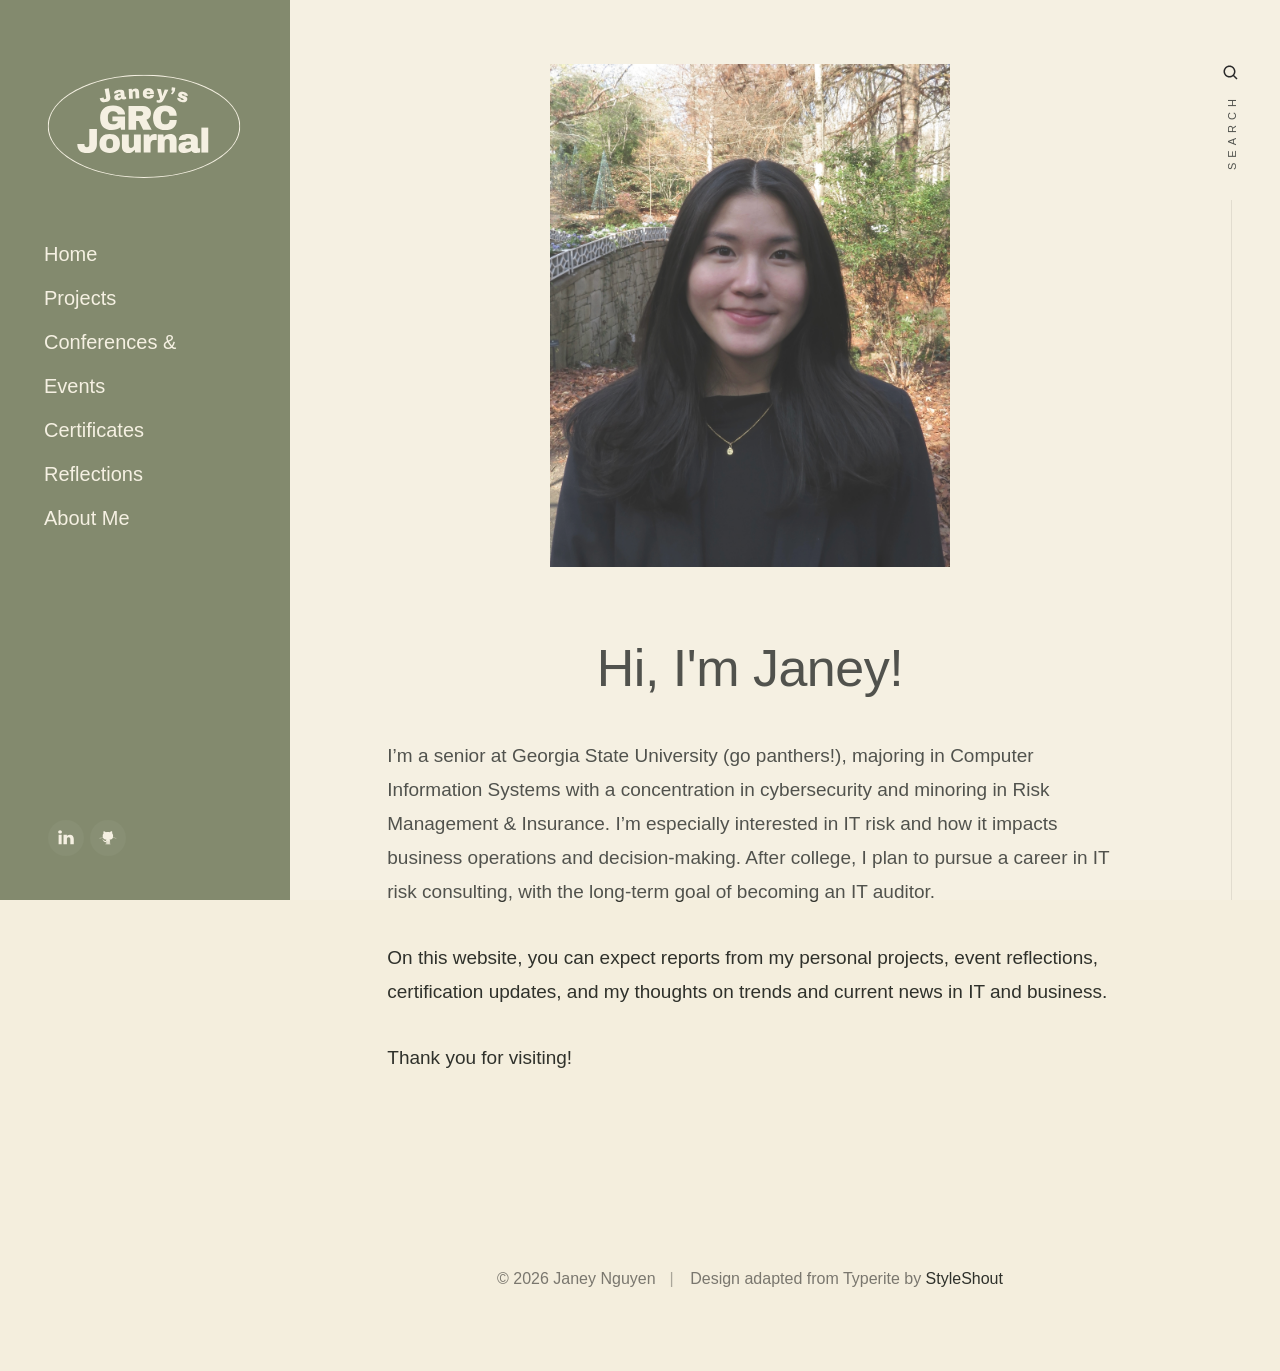
==== commit ad1ecfb3: "Revise About Me section with updated details Updated personal information and added a note about sch" ====
--- a/about-me.html
+++ b/about-me.html
@@ -143,7 +143,7 @@
                     </div> <!-- end content__page-header -->
 
                     <p>
-                    I’m a senior at Georgia State University, majoring in Computer Information Systems with 
+                    I’m a senior at Georgia State University (go panthers!), majoring in Computer Information Systems with 
                     a concentration in cybersecurity and minoring in Risk Management & Insurance. I’m especially
                     interested in IT risk and how it impacts business operations and decision-making. After 
                     college, I plan to pursue a career in IT risk consulting, with the long-term goal of becoming 
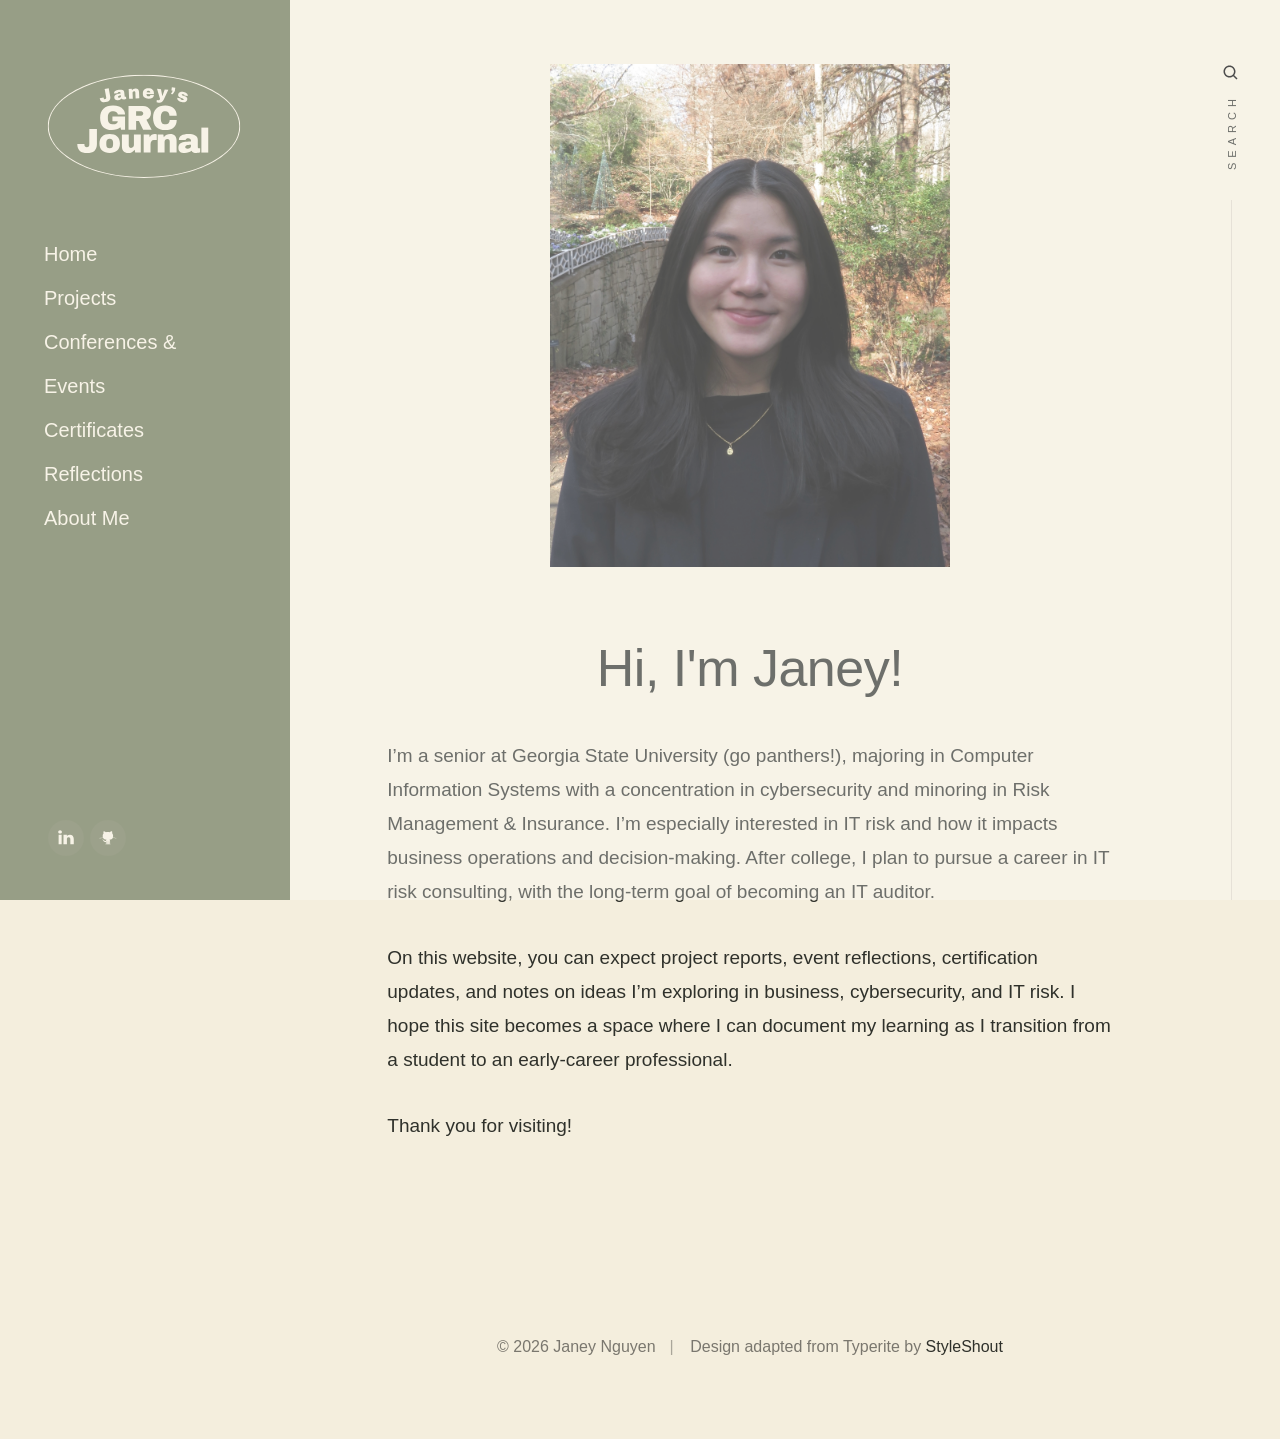
==== commit 79b13794: "Revise content in about-me.html Updated personal introduction and project expectations." ====
--- a/about-me.html
+++ b/about-me.html
@@ -151,8 +151,9 @@
                     </p>
 
                     <p>
-                    On this website, you can expect reports from my personal projects, event reflections, certification 
-                    updates, and my thoughts on trends and current news in IT and business. 
+                    On this website, you can expect project reports, event reflections, certification updates, and notes 
+                    on ideas I’m exploring in business, cybersecurity, and IT risk. I hope this site becomes a space where 
+                    I can document my learning as I transition from a student to an early-career professional. 
                     
                     <p>
                     Thank you for visiting!
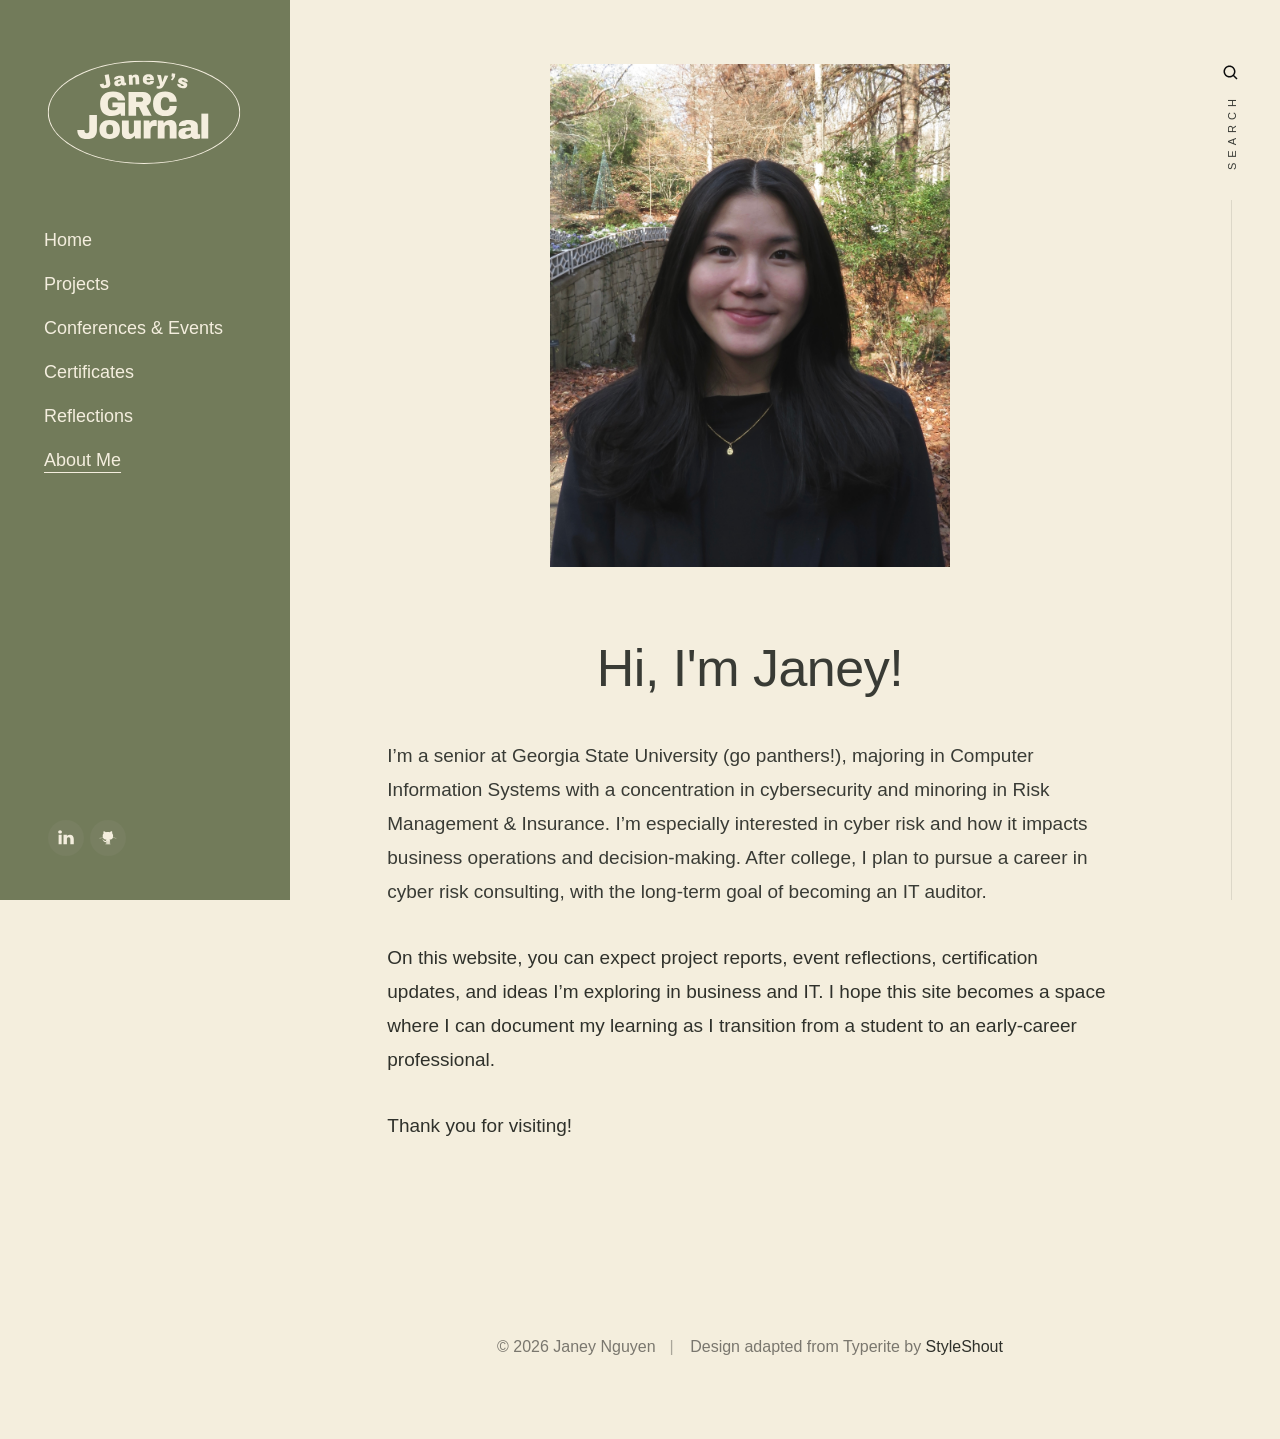
==== commit fa0fc978: "Fix HTML structure and content in about-me.html" ====
--- a/about-me.html
+++ b/about-me.html
@@ -145,14 +145,13 @@
                     <p>
                     I’m a senior at Georgia State University (go panthers!), majoring in Computer Information Systems with 
                     a concentration in cybersecurity and minoring in Risk Management & Insurance. I’m especially
-                    interested in IT risk and how it impacts business operations and decision-making. After 
-                    college, I plan to pursue a career in IT risk consulting, with the long-term goal of becoming 
+                    interested in cyber risk and how it impacts business operations and decision-making. After 
+                    college, I plan to pursue a career in cyber risk consulting, with the long-term goal of becoming 
                     an IT auditor.
                     </p>
 
                     <p>
-                    On this website, you can expect project reports, event reflections, certification updates, and notes 
-                    on ideas I’m exploring in business, cybersecurity, and IT risk. I hope this site becomes a space where 
+                    On this website, you can expect project reports, event reflections, certification updates, and ideas I’m exploring in business and IT. I hope this site becomes a space where 
                     I can document my learning as I transition from a student to an early-career professional. 
                     
                     <p>
--- a/css/main.css
+++ b/css/main.css
@@ -1446,6 +1446,7 @@
     margin      : .2rem .2rem;
     color       : #2F312B;
     transition  : all, .3s, ease-in-out;
+    border-radius : 12px;
 }
 
 .pgn__num:hover {
@@ -1485,6 +1486,7 @@
     top                 : 50%;
     -webkit-transform   : translate(0, -50%);
     transform           : translate(0, -50%);
+    border-radius       : 12px;
 }
 
 .pgn__prev:hover,
@@ -1714,16 +1716,19 @@
 .masonry .entry {
     margin-bottom : 40px;
     color         : rgba(0, 0, 0, 0.5);
+    border-radius : 12px;
+    overflow      : hidden;
 }
 
 .masonry .entry__thumb {
     position : relative;
     overflow : hidden;
+    border-radius: 12px 12px 0 0;
 }
 
 .masonry .entry__thumb-link img {
     vertical-align : bottom;
-    transition     : all .3s;
+    transition      : all .3s;
 }
 
 .masonry .entry__thumb-link::before {
@@ -1785,6 +1790,8 @@
 .masonry .entry__text {
     padding          : 3.2rem 2.8rem 4rem;
     background-color : #ffffff;
+    border-radius    : 0 0 12px 12px;
+    overflow         : hidden;
 }
 
 .masonry .entry__text p {
@@ -2178,26 +2185,22 @@
 
 .s-header {
     z-index           : 100;
-    display           : -ms-flexbox;
-    display           : -webkit-flex;
     display           : flex;
-    -webkit-flex-flow : column nowrap;
-    -ms-flex-flow     : column nowrap;
     flex-flow         : column nowrap;
-    width             : 300px;
+    width             : 200px;
     background-color  : #6B7452;
-    padding-top       : 6.4rem;
+    padding-top       : 5rem;
     padding-right     : 3.2rem;
     padding-left      : 4.4rem;
     overflow-y        : auto;
     overflow-x        : hidden;
     vertical-align    : top;
     position          : fixed;
+    top               : 0;
     bottom            : 0;
-    top               : 0;
     left              : 0;
 }
-
+    
 /* -------------------------------------------------------------------
  * ## header logo
  * ------------------------------------------------------------------- */
@@ -2250,7 +2253,7 @@
     padding     : 0;
     font-family : "Archivo", sans-serif;
     font-weight : 425;
-    font-size   : 20px;
+    font-size   : 18px;
 }
 
 .header__nav li {
@@ -2298,7 +2301,8 @@
 
 .header__nav li:hover > a,
 .header__nav li:focus > a {
-    color : #ffffff;
+    color : #f4eedd;
+    opacity: 0.9;
 }
 
 .header__nav li:hover li,
@@ -2308,6 +2312,10 @@
 
 .header__nav li.current > a {
     color : #f4eedd;
+    text-decoration: underline;
+    text-decoration-color: #f4eedd;
+    text-decoration-thickness: 1px;
+    text-underline-offset: 6px;
 }
 
 .header__nav li ul {
@@ -2693,7 +2701,6 @@
 }
 
 .search-form::after {
-    content        : "Press Enter to begin your search.";
     display        : block;
     letter-spacing : 0.6px;
     font-size      : 1.6rem;
@@ -3036,6 +3043,7 @@
     background-repeat   : no-repeat;
     background-position : center center;
     background-size     : 7px 14px;
+    border-radius : 12px;
 }
 
 .go-top.link-is-visible {
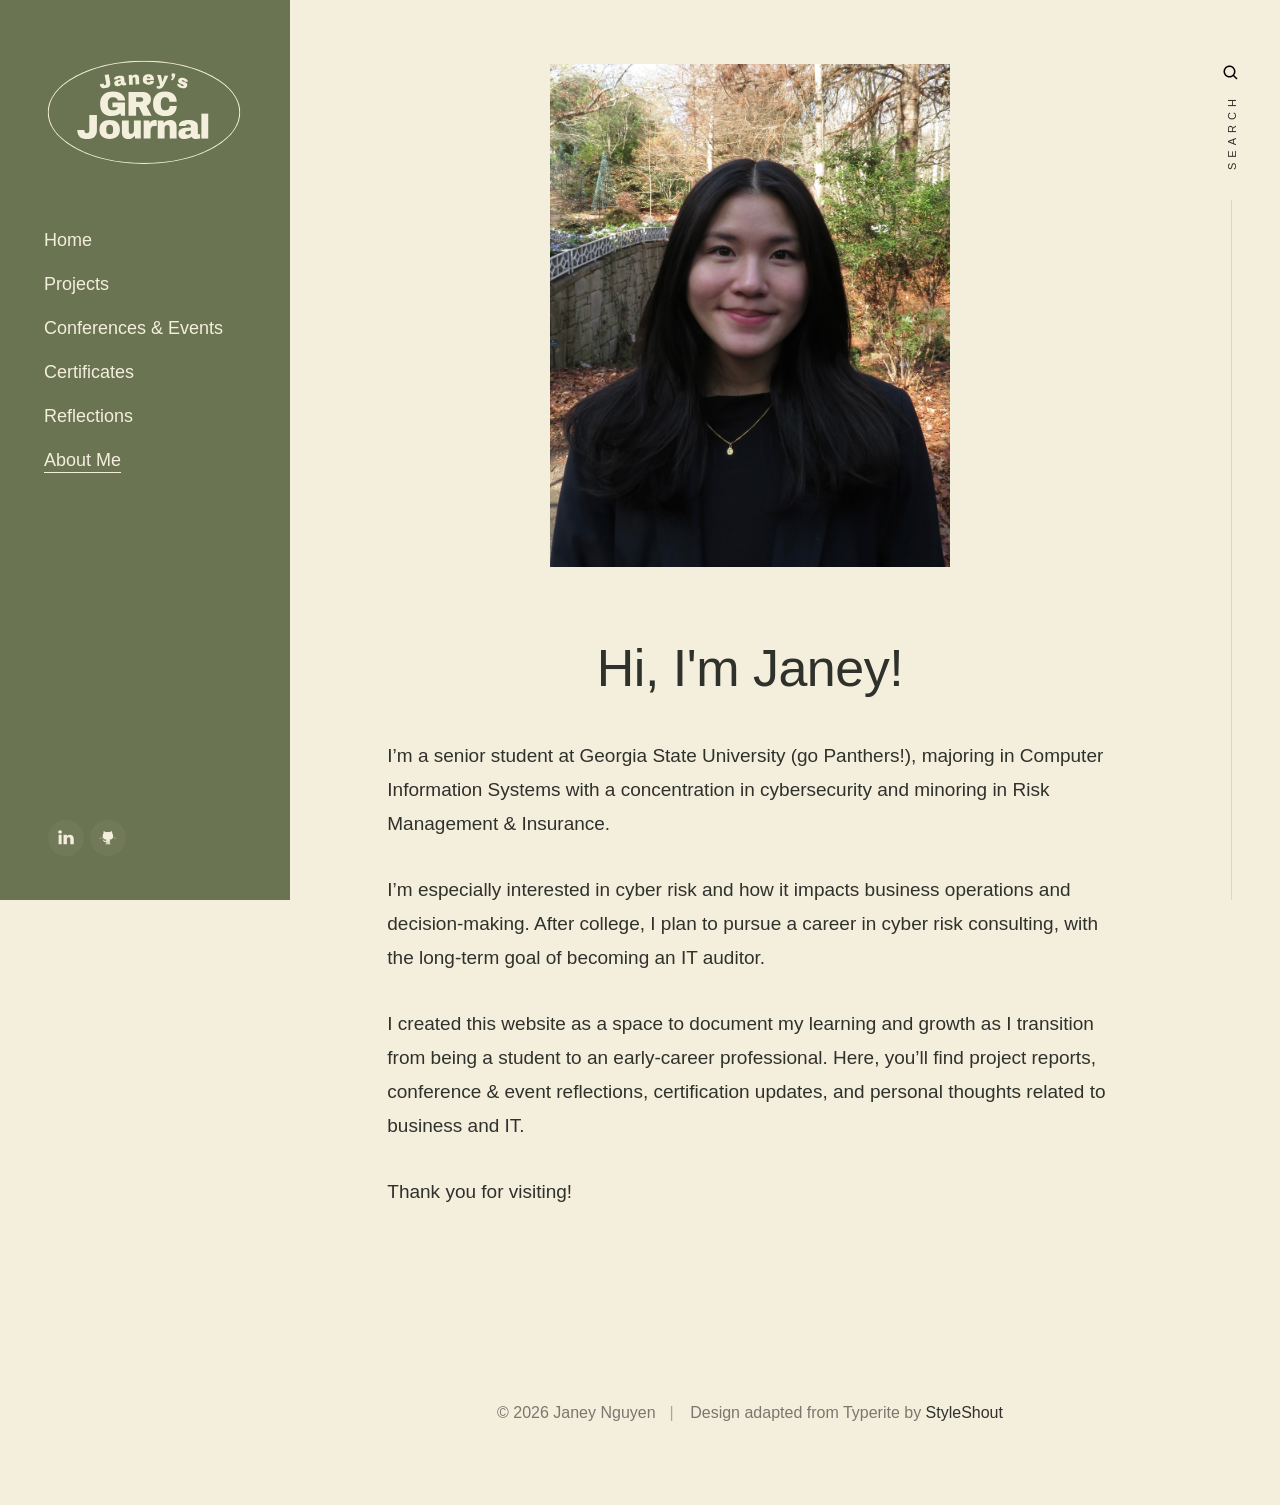
==== commit d1359868: "Revise content in about-me.html Updated personal introduction and website purpose." ====
--- a/about-me.html
+++ b/about-me.html
@@ -143,16 +143,21 @@
                     </div> <!-- end content__page-header -->
 
                     <p>
-                    I’m a senior at Georgia State University (go panthers!), majoring in Computer Information Systems with 
-                    a concentration in cybersecurity and minoring in Risk Management & Insurance. I’m especially
-                    interested in cyber risk and how it impacts business operations and decision-making. After 
+                    I’m a senior student at Georgia State University (go Panthers!), majoring in Computer Information Systems 
+                    with a concentration in cybersecurity and minoring in Risk Management & Insurance.
+                    </p>
+
+                    <p>
+                    I’m especially interested in cyber risk and how it impacts business operations and decision-making. After 
                     college, I plan to pursue a career in cyber risk consulting, with the long-term goal of becoming 
                     an IT auditor.
                     </p>
 
                     <p>
-                    On this website, you can expect project reports, event reflections, certification updates, and ideas I’m exploring in business and IT. I hope this site becomes a space where 
-                    I can document my learning as I transition from a student to an early-career professional. 
+                    I created this website as a space to document my learning and growth as I transition from being a student to 
+                    an early-career professional. Here, you’ll find project reports, conference & event reflections, certification 
+                    updates, and personal thoughts related to business and IT.
+                    </p>
                     
                     <p>
                     Thank you for visiting!
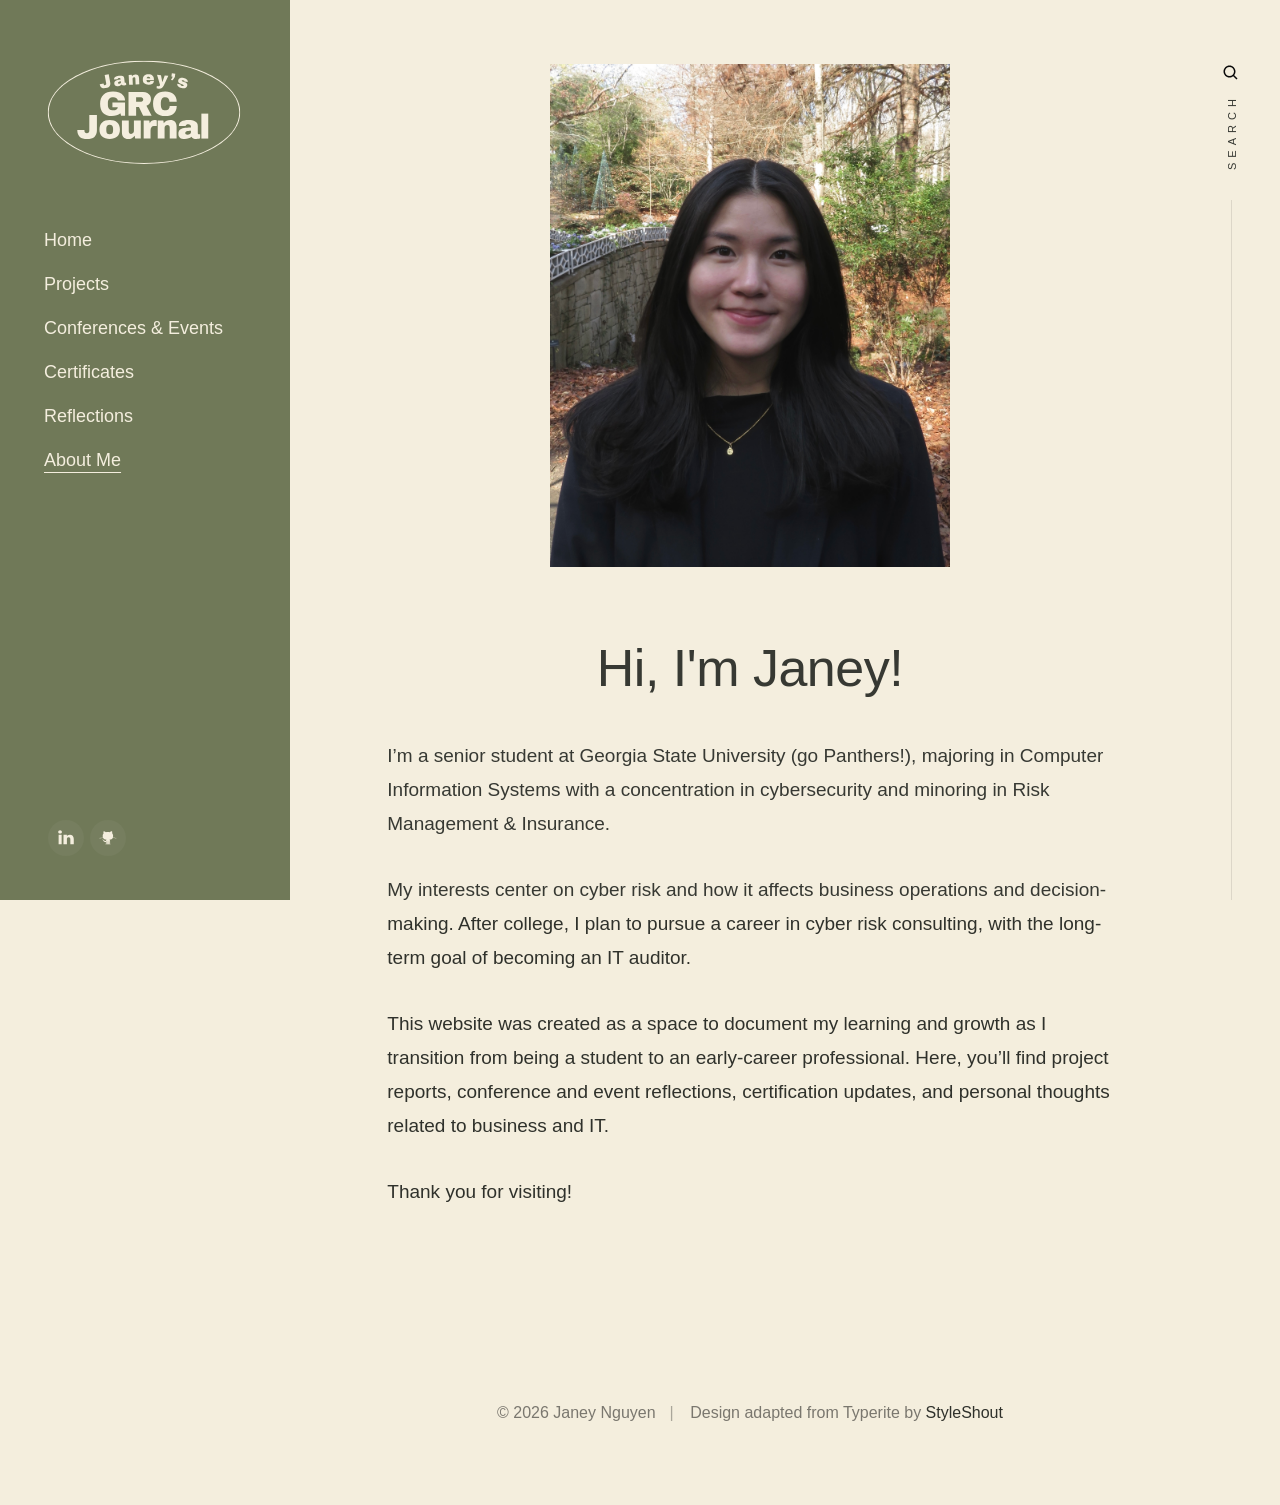
==== commit 0029327a: "Update about-me.html" ====
--- a/about-me.html
+++ b/about-me.html
@@ -148,14 +148,13 @@
                     </p>
 
                     <p>
-                    I’m especially interested in cyber risk and how it impacts business operations and decision-making. After 
-                    college, I plan to pursue a career in cyber risk consulting, with the long-term goal of becoming 
-                    an IT auditor.
-                    </p>
-
-                    <p>
-                    I created this website as a space to document my learning and growth as I transition from being a student to 
-                    an early-career professional. Here, you’ll find project reports, conference & event reflections, certification 
+                    My interests center on cyber risk and how it affects business operations and decision-making. After college, 
+                    I plan to pursue a career in cyber risk consulting, with the long-term goal of becoming an IT auditor.
+                    </p>
+
+                    <p>
+                    This website was created as a space to document my learning and growth as I transition from being a student 
+                    to an early-career professional. Here, you’ll find project reports, conference and event reflections, certification 
                     updates, and personal thoughts related to business and IT.
                     </p>
                     
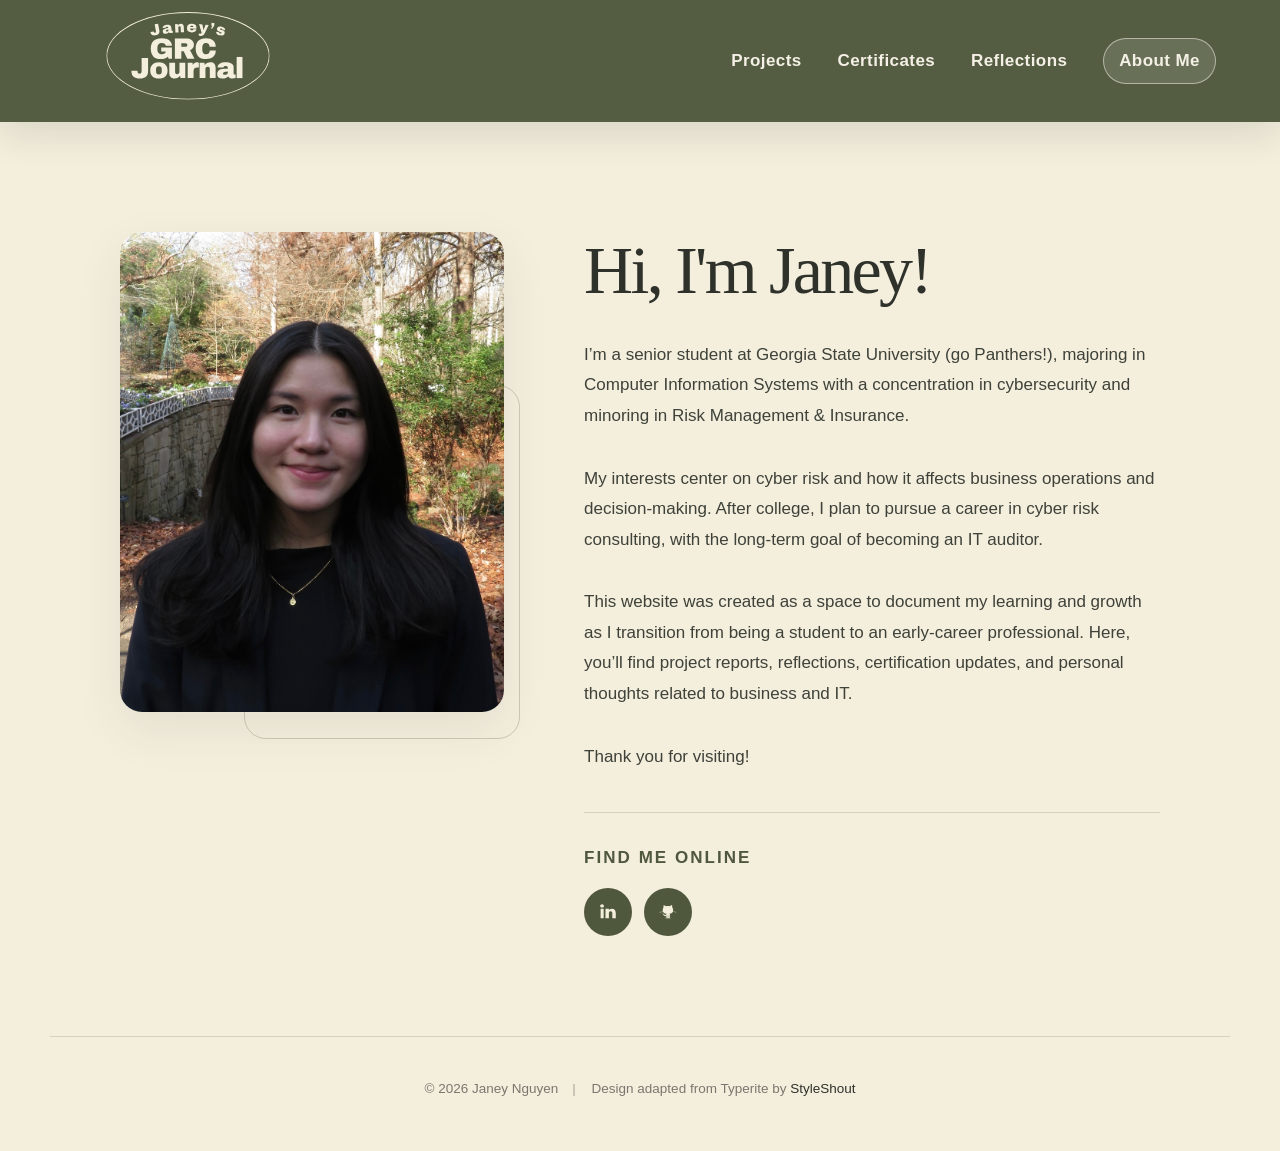
==== commit 9b6c91ec: "Modernize portfolio design" ====
--- a/about-me.html
+++ b/about-me.html
@@ -15,9 +15,10 @@
 
     <!-- CSS
     ================================================== -->
-    <link rel="stylesheet" href="css/base.css">
-    <link rel="stylesheet" href="css/vendor.css">
-    <link rel="stylesheet" href="css/main.css">
+    <link rel="stylesheet" href="css/base.css">
+    <link rel="stylesheet" href="css/vendor.css">
+    <link rel="stylesheet" href="css/main.css">
+    <link rel="stylesheet" href="css/modern.css?v=20260620">
 
     <!-- script
     ================================================== -->
@@ -61,9 +62,7 @@
             <nav class="header__nav-wrap">
 
                 <ul class="header__nav">
-                    <li><a href="index.html" title="">Home</a></li>
                     <li><a href="projects.html">Projects</a></li>
-                    <li><a href="conferences.html">Conferences & Events</a></li>
                     <li><a href="certificates.html">Certificates</a></li>
                     <li><a href="reflections.html">Reflections</a></li>
                     <li class="current"><a href="about-me.html" title="">About Me</a></li>
@@ -124,47 +123,59 @@
         <!-- site content
         ================================================== -->
         <div class="s-content content">
-            <main class="row content__page">
-                
-                <section class="column large-full entry format-standard">
-
-                    <div class="media-wrap">
-                        <div>
-                            <img src="images/thumbs/about/about-1000.jpeg" srcset="images/thumbs/about/about-2000.jpeg 2000w, 
-                                      images/thumbs/about/about-1000.jpeg 1000w, 
-                                      images/thumbs/about/about-500.jpeg 500w" sizes="(max-width: 2000px) 100vw, 2000px" alt="">
-                        </div>
-                    </div>
-
-                    <div class="content__page-header">
-                        <h1 class="display-1">
-                        Hi, I'm Janey!
-                        </h1>
-                    </div> <!-- end content__page-header -->
-
-                    <p>
-                    I’m a senior student at Georgia State University (go Panthers!), majoring in Computer Information Systems 
-                    with a concentration in cybersecurity and minoring in Risk Management & Insurance.
-                    </p>
-
-                    <p>
-                    My interests center on cyber risk and how it affects business operations and decision-making. After college, 
-                    I plan to pursue a career in cyber risk consulting, with the long-term goal of becoming an IT auditor.
-                    </p>
-
-                    <p>
-                    This website was created as a space to document my learning and growth as I transition from being a student 
-                    to an early-career professional. Here, you’ll find project reports, conference and event reflections, certification 
-                    updates, and personal thoughts related to business and IT.
-                    </p>
-                    
-                    <p>
-                    Thank you for visiting!
-                    </p>
-
-                    </div>
-
-                </section>
+            <main class="row content__page about-page">
+
+                <section class="column large-full entry format-standard">
+
+                    <div class="about-page__layout">
+                        <div class="about-page__photo">
+                            <img src="images/thumbs/about/about-1000.jpeg" srcset="images/thumbs/about/about-2000.jpeg 2000w,
+                                      images/thumbs/about/about-1000.jpeg 1000w,
+                                      images/thumbs/about/about-500.jpeg 500w" sizes="(max-width: 760px) 100vw, 42vw" alt="Janey Nguyen">
+                        </div>
+
+                        <div class="about-page__copy">
+                            <div class="content__page-header">
+                                <h1 class="display-1">
+                                Hi, I'm Janey!
+                                </h1>
+                            </div> <!-- end content__page-header -->
+
+                            <p>
+                            I’m a senior student at Georgia State University (go Panthers!), majoring in Computer Information Systems
+                            with a concentration in cybersecurity and minoring in Risk Management & Insurance.
+                            </p>
+
+                            <p>
+                            My interests center on cyber risk and how it affects business operations and decision-making. After college,
+                            I plan to pursue a career in cyber risk consulting, with the long-term goal of becoming an IT auditor.
+                            </p>
+
+                            <p>
+                            This website was created as a space to document my learning and growth as I transition from being a student
+                            to an early-career professional. Here, you’ll find project reports, reflections, certification
+                            updates, and personal thoughts related to business and IT.
+                            </p>
+
+                            <p>
+                            Thank you for visiting!
+                            </p>
+
+                            <div class="about-page-socials" aria-label="Find me online">
+                                <p>Find me online</p>
+                                <div>
+                                    <a href="https://www.linkedin.com/in/janey-nguyen/" target="_blank" rel="noopener noreferrer" aria-label="LinkedIn">
+                                        <img src="images/icons/social/icon-linkedin.svg" alt="">
+                                    </a>
+                                    <a href="https://github.com/janeynguyen" target="_blank" rel="noopener noreferrer" aria-label="GitHub">
+                                        <img src="images/icons/social/icon-github.svg" alt="">
+                                    </a>
+                                </div>
+                            </div>
+                        </div>
+                    </div>
+
+                </section>
 
             </main>
 
--- a/css/main.css
+++ b/css/main.css
@@ -98,7 +98,7 @@
  * ## links
  * ------------------------------------------------------------------- */
 a {
-    color      : #33998a;
+    color      : #7A8460;
     transition : all 0.3s ease-in-out;
 }
 
@@ -418,7 +418,7 @@
     width          : 8px;
     height         : 8px;
     border-radius  : 50%;
-    background     : #33998a;
+    background     : #7A8460;
     position       : absolute;
     left           : -16px;
     top            : 11px;
@@ -427,7 +427,7 @@
 
 dt {
     margin : 0;
-    color  : #33998a;
+    color  : #7A8460;
 }
 
 dd {
@@ -897,7 +897,7 @@
 select:-webkit-autofill,
 select:-webkit-autofill:hover,
 select:-webkit-autofill:focus {
-    -webkit-text-fill-color : #33998a;
+    -webkit-text-fill-color : #7A8460;
     transition              : background-color 5000s ease-in-out 0s;
 }
 
@@ -1173,7 +1173,7 @@
 }
 
 .stats-tabs li a:hover {
-    color : #33998a;
+    color : #7A8460;
 }
 
 .stats-tabs li a em {
@@ -1794,6 +1794,10 @@
     overflow         : hidden;
 }
 
+.masonry .entry:not(:has(.entry__thumb)) .entry__text {
+    border-radius: 12px;
+}
+
 .masonry .entry__text p {
     margin-bottom : 0;
 }
@@ -1812,7 +1816,7 @@
 
 .masonry .entry__title a:hover,
 .masonry .entry__title a:focus {
-    color : #267367;
+    color : #7A8460;
 }
 
 .masonry .entry__excerpt {
@@ -1844,7 +1848,7 @@
 
 .masonry .entry__meta a:hover,
 .masonry .entry__meta a:focus {
-    color : #33998a;
+    color : #7A8460;
 }
 
 .masonry .entry__meta-cat a::after {
@@ -2996,6 +3000,11 @@
 /* -------------------------------------------------------------------
  * ## copyright
  * ------------------------------------------------------------------- */
+.footer__copyright {
+    text-align: center;
+    white-space: nowrap;
+}
+    
 .footer__copyright span {
     display : inline-block;
 }
@@ -3258,7 +3267,7 @@
 
 .entry__nav a:hover span,
 .entry__nav a:focus span {
-    color : #33998a;
+    color : #7A8460;
 }
 
 .entry__prev,
@@ -3616,3 +3625,55 @@
     opacity    : 1;
     visibility : visible;
 }
+
+.entry__content h3 {
+    font-weight: 550;
+}
+
+.riskworld-post .entry__content img {
+    width: 70%;
+    display: block;
+    margin-left: auto;
+    margin-right: auto;
+}
+
+@media screen and (max-width: 700px) {
+    .riskworld-post .entry__content img {
+        width: 100%;
+    }
+}
+
+/* Empty category page message */
+.empty-page-message {
+    max-width: 700px;
+    margin: 8rem auto 12rem;
+    padding: 0 2rem;
+    text-align: center;
+}
+
+.empty-page-message p {
+    font-size: 2rem;
+    line-height: 1.8;
+    color: rgba(0, 0, 0, 0.55);
+}
+
+.post-header-image {
+    max-width: 1000px !important;
+    margin-left: auto;
+    margin-right: auto;
+    margin-bottom: 4rem;
+}
+
+.post-header-image img {
+    width: 100%;
+    display: block;
+}
+
+.post-header-image .image-credit {
+    font-size: 1.3rem;
+    line-height: 1.6;
+    color: rgba(0, 0, 0, 0.5);
+    text-align: center;
+    margin-top: 1rem;
+    margin-bottom: 0;
+}
--- a/css/modern.css
+++ b/css/modern.css
@@ -0,0 +1,880 @@
+:root {
+    --ink: #20231d;
+    --muted: #686d61;
+    --olive: #66704f;
+    --olive-dark: #4f583d;
+    --cream: #f5f0e5;
+    --paper: #fffdf8;
+    --line: rgba(32, 35, 29, 0.14);
+    --accent: #597d8a;
+    --radius: 22px;
+    --shadow: 0 18px 50px rgba(52, 57, 43, 0.08);
+}
+
+html {
+    scroll-behavior: smooth;
+}
+
+body {
+    background: var(--cream);
+    color: var(--ink);
+    font-family: "Archivo", -apple-system, BlinkMacSystemFont, "Segoe UI", sans-serif;
+}
+
+a {
+    color: inherit;
+}
+
+.s-wrap {
+    min-height: 100vh;
+}
+
+/* Top navigation */
+.s-header {
+    width: 100%;
+    height: 122px;
+    min-height: 122px;
+    padding: 0 clamp(2.8rem, 5vw, 7.2rem);
+    background: rgba(79, 88, 61, 0.97);
+    border-bottom: 0;
+    overflow: visible;
+    display: flex;
+    flex-direction: row;
+    align-items: center;
+    position: fixed;
+    inset: 0 0 auto;
+    box-shadow: 0 12px 35px rgba(35, 39, 28, 0.12);
+    backdrop-filter: blur(18px);
+}
+
+.header__top {
+    flex: 0 0 auto;
+    width: auto;
+    height: auto;
+    background: transparent;
+    position: static;
+}
+
+.header__logo {
+    position: static;
+    transform: none;
+    margin: 0;
+}
+
+.header__logo img {
+    width: 248px;
+    max-height: 106px;
+}
+
+.header__nav-wrap {
+    flex: 1;
+    margin: 0 0 0 clamp(3rem, 5vw, 6.5rem);
+    background: transparent;
+    flex-direction: row;
+    align-items: center;
+    justify-content: flex-end;
+}
+
+.header__nav {
+    display: flex;
+    align-items: center;
+    gap: clamp(2rem, 2.8vw, 3.8rem);
+    font-family: "Heebo", -apple-system, BlinkMacSystemFont, "Segoe UI", sans-serif;
+    font-size: 1.7rem;
+    font-weight: 700;
+    letter-spacing: 0.025em;
+}
+
+.header__nav li {
+    width: auto;
+    padding: 0;
+}
+
+.header__nav li a {
+    line-height: normal;
+    padding: 1.2rem 0;
+    color: var(--cream);
+}
+
+.header__nav li:hover > a,
+.header__nav li:focus > a,
+.header__nav li.current > a {
+    color: #fffdf8;
+    opacity: 1;
+}
+
+.header__nav li.current > a {
+    padding-right: 1.5rem;
+    padding-left: 1.5rem;
+    color: var(--cream);
+    background: rgba(255, 253, 248, 0.12);
+    border: 1px solid rgba(245, 240, 229, 0.55);
+    border-radius: 999px;
+    text-decoration: none;
+}
+
+.header__nav li.current > a::after {
+    display: none;
+}
+
+.header__social {
+    display: none;
+}
+
+.header__social a {
+    background: rgba(255, 255, 255, 0.09);
+}
+
+.s-search,
+.pgn {
+    display: none;
+}
+
+/* Shared page frame */
+.s-content,
+.s-footer {
+    width: 100%;
+    max-width: none;
+    padding-left: 0;
+}
+
+.s-content {
+    padding-top: 122px;
+}
+
+.s-footer {
+    max-width: 1180px;
+    margin: 0 auto;
+    padding: 4rem 3rem 5rem;
+    border-top: 1px solid var(--line);
+    font-size: 1.35rem;
+}
+
+.footer__copyright {
+    white-space: normal;
+}
+
+.go-top a,
+.go-top a:visited {
+    background-color: var(--olive-dark);
+    border-radius: 50%;
+}
+
+/* Homepage */
+.home-intro {
+    max-width: 1180px;
+    margin: 0 auto;
+    padding: clamp(4.5rem, 6vw, 7rem) 3rem clamp(6rem, 8vw, 9rem);
+    display: grid;
+    grid-template-columns: minmax(300px, 0.78fr) minmax(0, 1.22fr);
+    gap: clamp(4rem, 7vw, 8rem);
+    align-items: center;
+}
+
+.home-intro__eyebrow,
+.listing-intro__eyebrow {
+    margin: 0 0 2rem;
+    color: var(--olive-dark);
+    font-size: 1.2rem;
+    font-weight: 700;
+    letter-spacing: 0.18em;
+    text-transform: uppercase;
+}
+
+.home-intro h1 {
+    max-width: 820px;
+    margin: 0 0 3rem;
+    font-family: Georgia, "Times New Roman", serif;
+    font-size: clamp(4rem, 5.5vw, 6.8rem);
+    font-weight: 400;
+    line-height: 1.04;
+    letter-spacing: -0.045em;
+}
+
+.home-intro h1 em {
+    color: var(--olive);
+    font-weight: 400;
+}
+
+.home-intro__photo {
+    width: 100%;
+    max-width: 380px;
+    position: relative;
+    justify-self: center;
+}
+
+.home-intro__photo::after {
+    content: "";
+    width: 70%;
+    height: 70%;
+    border: 1px solid rgba(79, 88, 61, 0.26);
+    border-radius: var(--radius);
+    position: absolute;
+    right: -1.8rem;
+    bottom: -1.8rem;
+    z-index: -1;
+}
+
+.home-intro__photo img {
+    width: 100%;
+    aspect-ratio: 4 / 5;
+    border-radius: var(--radius);
+    object-fit: cover;
+    object-position: center;
+    box-shadow: var(--shadow);
+}
+
+.home-intro__copy p {
+    max-width: 680px;
+    margin: 0 0 1.8rem;
+    color: var(--muted);
+    font-size: 1.8rem;
+    line-height: 1.7;
+}
+
+.home-intro__copy .home-intro__eyebrow {
+    margin-bottom: 2.4rem;
+    color: var(--ink);
+    font-size: clamp(3.4rem, 4.5vw, 5.2rem);
+    font-family: Georgia, "Times New Roman", serif;
+    font-weight: 400;
+    letter-spacing: -0.035em;
+    line-height: 1.1;
+    text-transform: none;
+}
+
+.home-intro__copy .text-link {
+    margin-top: 1rem;
+}
+
+.text-link {
+    display: inline-flex;
+    align-items: center;
+    gap: 1rem;
+    color: var(--olive-dark);
+    font-size: 1.35rem;
+    font-weight: 700;
+    letter-spacing: 0.08em;
+    text-transform: uppercase;
+}
+
+.text-link::after {
+    content: "↗";
+    font-size: 1.6rem;
+    transition: transform 0.2s ease;
+}
+
+.text-link:hover::after {
+    transform: translate(3px, -3px);
+}
+
+.section-heading {
+    max-width: 1180px;
+    margin: 0 auto 3rem;
+    padding: 0 3rem;
+    display: flex;
+    align-items: baseline;
+    justify-content: space-between;
+    border-bottom: 1px solid var(--line);
+}
+
+.section-heading h2 {
+    margin: 0 0 2rem;
+    font-size: clamp(2.6rem, 3vw, 4rem);
+    letter-spacing: -0.025em;
+}
+
+.section-heading span {
+    color: var(--muted);
+    font-size: 1.2rem;
+    letter-spacing: 0.12em;
+    text-transform: uppercase;
+}
+
+/* Listing cards */
+.masonry-wrap {
+    max-width: 1180px;
+    margin: 0 auto;
+    padding: 0 3rem 10rem;
+}
+
+.masonry {
+    width: 100% !important;
+    height: auto !important;
+    display: grid;
+    grid-template-columns: repeat(2, minmax(0, 1fr));
+    gap: 2.4rem;
+}
+
+.masonry .grid-sizer {
+    display: none;
+}
+
+.masonry__brick {
+    width: auto !important;
+    margin: 0 !important;
+    padding: 0;
+    position: static !important;
+    transform: none !important;
+}
+
+.masonry .entry {
+    margin: 0;
+    height: 100%;
+    border: 1px solid rgba(32, 35, 29, 0.09);
+    border-radius: var(--radius);
+    background: var(--paper);
+    box-shadow: none;
+    overflow: hidden;
+    transition: transform 0.25s ease, box-shadow 0.25s ease;
+}
+
+.masonry .entry:hover {
+    transform: translateY(-5px);
+    box-shadow: var(--shadow);
+}
+
+.masonry .entry__thumb {
+    aspect-ratio: 16 / 9;
+}
+
+.masonry .entry__thumb-link,
+.masonry .entry__thumb-link img {
+    width: 100%;
+    height: 100%;
+}
+
+.masonry .entry__thumb-link img {
+    object-fit: cover;
+}
+
+.masonry .entry__thumb-link::before,
+.masonry .entry__thumb-link::after {
+    display: none;
+}
+
+.masonry .entry__text,
+.masonry .entry:not(:has(.entry__thumb)) .entry__text {
+    padding: clamp(2.8rem, 4vw, 4.2rem);
+}
+
+.masonry .entry__title {
+    margin-bottom: 1.4rem;
+    font-size: clamp(2.4rem, 3vw, 3.4rem);
+    line-height: 1.13;
+    letter-spacing: -0.025em;
+}
+
+.masonry .entry__meta {
+    color: var(--olive-dark);
+    font-size: 1.05rem;
+    font-weight: 700;
+    letter-spacing: 0.12em;
+}
+
+.masonry .entry__excerpt {
+    margin-top: 2.4rem;
+}
+
+.masonry .entry__excerpt p {
+    color: var(--muted);
+    font-size: 1.6rem;
+    line-height: 1.7;
+}
+
+.text-only-card {
+    min-height: 330px;
+}
+
+/* Compact homepage postcard grid */
+.home-posts {
+    max-width: 1000px;
+}
+
+.home-posts .masonry {
+    height: auto !important;
+    display: flex;
+    gap: 2rem;
+}
+
+.home-post-column {
+    min-width: 0;
+    flex: 1 1 0;
+    display: flex;
+    flex-direction: column;
+    gap: 2rem;
+}
+
+.home-posts .masonry__brick {
+    padding: 0;
+}
+
+.home-posts .entry {
+    width: 100% !important;
+    min-height: 0;
+    display: block;
+    background: #ffffff;
+    border: 0;
+    border-radius: 18px;
+    box-shadow: none;
+}
+
+.home-posts .entry__thumb {
+    height: auto;
+    min-height: 0;
+    aspect-ratio: 16 / 9;
+}
+
+.home-posts .entry__text,
+.home-posts .entry:not(:has(.entry__thumb)) .entry__text {
+    padding: 2.6rem 2.8rem;
+    background: #ffffff;
+}
+
+.home-posts .entry__title {
+    margin-bottom: 1.2rem;
+    font-size: clamp(2rem, 2.4vw, 2.6rem);
+}
+
+.home-posts .entry__excerpt {
+    margin-top: 1.6rem;
+}
+
+.home-posts .entry__excerpt p {
+    margin: 0;
+    font-size: 1.45rem;
+    line-height: 1.6;
+}
+
+.home-posts .entry__meta {
+    font-size: 0.95rem;
+}
+
+.home-posts .text-only-card {
+    min-height: 250px;
+}
+
+/* Interior pages */
+.listing-intro {
+    max-width: 1180px;
+    margin: 0 auto;
+    padding: clamp(7rem, 10vw, 11rem) 3rem 5rem;
+}
+
+.listing-intro h1 {
+    max-width: 800px;
+    margin: 0 0 1.8rem;
+    font-family: Georgia, "Times New Roman", serif;
+    font-size: clamp(4.4rem, 6vw, 7.2rem);
+    font-weight: 400;
+    letter-spacing: -0.04em;
+}
+
+.listing-intro p:last-child {
+    max-width: 650px;
+    margin: 0;
+    color: var(--muted);
+    font-size: 1.75rem;
+    line-height: 1.65;
+}
+
+.empty-page-message {
+    min-height: 320px;
+    padding: 6rem;
+    border: 1px dashed rgba(32, 35, 29, 0.22);
+    border-radius: var(--radius);
+    background: rgba(255, 253, 248, 0.45);
+    display: grid;
+    place-items: center;
+    text-align: center;
+}
+
+.empty-page-message p {
+    max-width: 500px;
+    margin: 0;
+    color: var(--muted);
+    font-size: 1.8rem;
+}
+
+.content__page {
+    max-width: 850px;
+    padding: clamp(7rem, 10vw, 11rem) 3rem 10rem;
+}
+
+.content__page .entry {
+    background: transparent;
+}
+
+.content__page .media-wrap img {
+    border-radius: var(--radius);
+}
+
+.content__page-header {
+    text-align: left;
+}
+
+.content__page-header .display-1,
+.content__page .entry__header h1 {
+    font-family: Georgia, "Times New Roman", serif;
+    font-size: clamp(4rem, 6vw, 6.8rem);
+    font-weight: 400;
+    letter-spacing: -0.04em;
+}
+
+.content__page p,
+.entry__content p {
+    color: #3e4239;
+    font-size: 1.8rem;
+    line-height: 1.8;
+}
+
+.entry__content img,
+.entry__media img,
+.entry__post-thumb img {
+    border-radius: var(--radius);
+}
+
+.entry__tags {
+    display: none;
+}
+
+.about-page-socials {
+    margin-top: 4rem;
+    padding-top: 3rem;
+    border-top: 1px solid var(--line);
+}
+
+.about-page-socials > p {
+    margin: 0 0 1.4rem;
+    color: var(--olive-dark);
+    font-size: 1.2rem;
+    font-weight: 700;
+    letter-spacing: 0.12em;
+    text-transform: uppercase;
+}
+
+.about-page-socials > div {
+    display: flex;
+    gap: 1.2rem;
+}
+
+.about-page-socials a {
+    width: 4.8rem;
+    height: 4.8rem;
+    border-radius: 50%;
+    background: var(--olive-dark);
+    display: grid;
+    place-items: center;
+    transition: transform 0.2s ease, background 0.2s ease;
+}
+
+.about-page-socials a:hover,
+.about-page-socials a:focus {
+    background: var(--olive);
+    transform: translateY(-2px);
+}
+
+.about-page-socials img {
+    width: 2.8rem;
+    height: 2.8rem;
+    margin: 0;
+}
+
+.content__page.about-page {
+    max-width: 1180px;
+}
+
+.about-page__layout {
+    display: grid;
+    grid-template-columns: minmax(300px, 0.8fr) minmax(0, 1.2fr);
+    gap: clamp(4rem, 7vw, 8rem);
+    align-items: start;
+}
+
+.about-page__photo {
+    position: relative;
+}
+
+.about-page__photo::after {
+    content: "";
+    width: 72%;
+    height: 72%;
+    border: 1px solid rgba(79, 88, 61, 0.25);
+    border-radius: var(--radius);
+    position: absolute;
+    right: -1.6rem;
+    bottom: -1.6rem;
+    z-index: -1;
+}
+
+.about-page__photo img {
+    width: 100%;
+    margin: 0;
+    aspect-ratio: 4 / 5;
+    object-fit: cover;
+    border-radius: var(--radius);
+    box-shadow: var(--shadow);
+}
+
+.about-page__copy .content__page-header {
+    margin-bottom: 3rem;
+}
+
+.about-page__copy p {
+    font-size: 1.7rem;
+}
+
+@media screen and (max-width: 1100px) {
+    .s-header {
+        height: 118px;
+        min-height: 118px;
+        padding: 0 2.6rem;
+        display: flex;
+        background: rgba(79, 88, 61, 0.97);
+    }
+
+    .header__top {
+        width: auto;
+        height: auto;
+        background: transparent;
+        position: static;
+    }
+
+    .header__logo img {
+        width: 232px;
+        max-height: 100px;
+    }
+
+    .header__nav-wrap {
+        opacity: 1;
+        visibility: visible;
+        width: auto;
+        height: auto;
+        margin: 0 0 0 3rem;
+        padding: 0;
+        background: transparent;
+        overflow: visible;
+        position: static;
+        display: flex;
+        flex-direction: row;
+        align-items: center;
+        justify-content: flex-end;
+        border: 0;
+    }
+
+    .header__nav {
+        display: flex;
+        gap: clamp(1.6rem, 2.2vw, 2.8rem);
+        border: 0;
+        font-size: 1.7rem;
+    }
+
+    .header__nav li {
+        width: auto;
+        border: 0;
+    }
+
+    .header__nav > li > a {
+        line-height: normal;
+        white-space: nowrap;
+    }
+
+    .header__nav li.current > a::after {
+        display: none;
+    }
+
+    .header__menu-toggle,
+    .header__social {
+        display: none;
+    }
+
+    .s-content {
+        padding-top: 118px;
+    }
+}
+
+@media screen and (max-width: 760px) {
+    .s-header {
+        height: 154px;
+        min-height: 154px;
+        padding: 0;
+        display: block;
+        background: var(--olive-dark);
+        box-shadow: 0 8px 28px rgba(35, 39, 28, 0.1);
+    }
+
+    .header__top {
+        height: 98px;
+        position: relative;
+        background: var(--olive-dark);
+    }
+
+    .header__logo {
+        position: absolute;
+        top: 50%;
+        left: 50%;
+        transform: translate(-50%, -50%);
+    }
+
+    .header__logo img {
+        width: 232px;
+        max-height: 94px;
+    }
+
+    .header__menu-toggle {
+        display: none;
+    }
+
+    .header__nav-wrap {
+        opacity: 1;
+        visibility: visible;
+        width: 100%;
+        height: 56px;
+        margin: 0;
+        padding: 0 2.2rem;
+        background: var(--paper);
+        overflow-x: auto;
+        overflow-y: hidden;
+        position: absolute;
+        top: 98px;
+        left: 0;
+        display: block;
+        scrollbar-width: none;
+        border: 0;
+    }
+
+    .header__nav-wrap::-webkit-scrollbar {
+        display: none;
+    }
+
+    .header__nav {
+        width: max-content;
+        display: flex;
+        gap: 2.6rem;
+        border: 0;
+        font-size: 1.42rem;
+    }
+
+    .header__nav > li {
+        width: auto;
+        border: 0;
+        flex: 0 0 auto;
+    }
+
+    .header__nav > li > a {
+        line-height: 56px;
+        padding: 0;
+        color: var(--muted);
+        white-space: nowrap;
+    }
+
+    .header__nav li.current > a {
+        position: relative;
+        padding: 0;
+        color: var(--olive-dark);
+        background: transparent;
+    }
+
+    .header__nav li.current > a::after {
+        content: "";
+        display: block;
+        height: 2px;
+        margin: -9px 0 0;
+        background: var(--olive-dark);
+    }
+
+    .header__social {
+        display: none;
+    }
+
+    .s-content {
+        padding-top: 154px;
+    }
+
+    .home-intro {
+        grid-template-columns: 1fr;
+        gap: 4rem;
+        padding-top: 4.5rem;
+    }
+
+    .home-intro__photo {
+        max-width: 400px;
+    }
+
+    .home-intro__photo img {
+        aspect-ratio: 5 / 4;
+        object-position: center 35%;
+    }
+
+    .masonry {
+        grid-template-columns: 1fr;
+    }
+
+    .section-heading {
+        align-items: flex-end;
+    }
+
+    .section-heading span {
+        display: none;
+    }
+
+    .text-only-card {
+        min-height: 0;
+    }
+
+    .about-page__layout {
+        grid-template-columns: 1fr;
+        gap: 4rem;
+    }
+
+    .about-page__photo {
+        max-width: 440px;
+    }
+
+    .about-page__photo img {
+        aspect-ratio: 5 / 4;
+        object-position: center 35%;
+    }
+
+    .home-posts .entry {
+        display: block;
+    }
+
+    .home-posts .entry__thumb {
+        min-height: 0;
+        aspect-ratio: 16 / 9;
+    }
+
+    .home-posts .masonry {
+        flex-direction: column;
+    }
+}
+
+@media screen and (max-width: 500px) {
+    .home-intro,
+    .listing-intro,
+    .section-heading,
+    .masonry-wrap,
+    .content__page {
+        padding-left: 2.2rem;
+        padding-right: 2.2rem;
+    }
+
+    .home-intro h1 {
+        font-size: 4.6rem;
+    }
+
+    .masonry .entry__text,
+    .masonry .entry:not(:has(.entry__thumb)) .entry__text {
+        padding: 2.8rem 2.6rem;
+    }
+
+    .empty-page-message {
+        padding: 4rem 2.5rem;
+    }
+
+    .s-footer {
+        padding-left: 2.2rem;
+        padding-right: 2.2rem;
+    }
+}
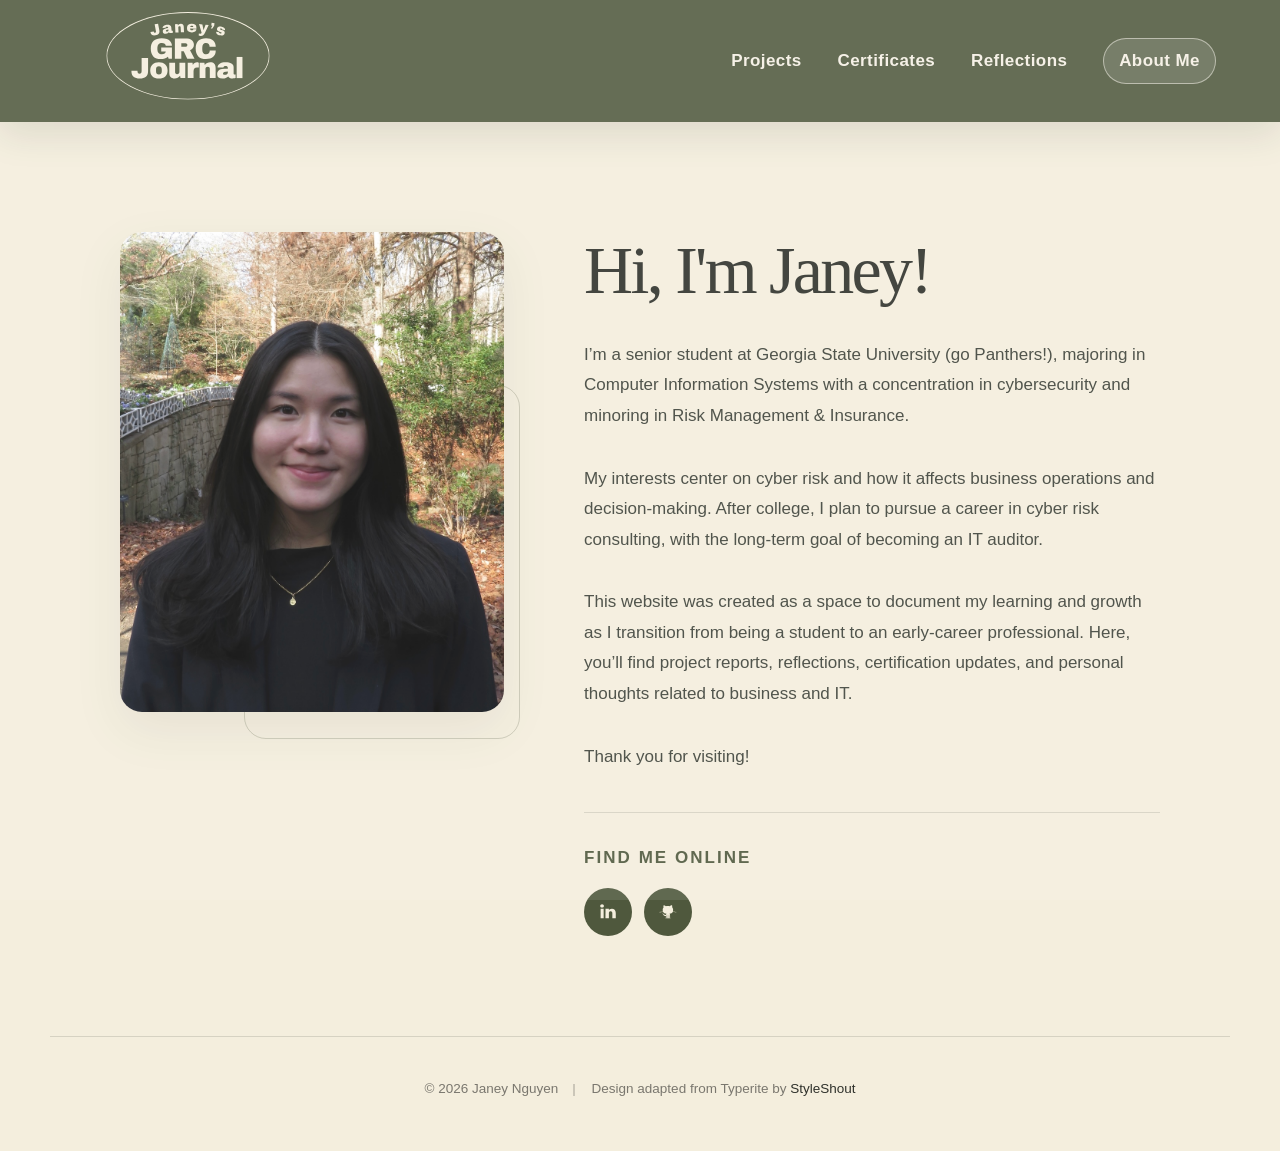
==== commit 048096a7: "Extend About Me portrait on mobile" ====
--- a/about-me.html
+++ b/about-me.html
@@ -18,7 +18,7 @@
     <link rel="stylesheet" href="css/base.css">
     <link rel="stylesheet" href="css/vendor.css">
     <link rel="stylesheet" href="css/main.css">
-    <link rel="stylesheet" href="css/modern.css?v=20260620">
+    <link rel="stylesheet" href="css/modern.css?v=20260621">
 
     <!-- script
     ================================================== -->
--- a/css/modern.css
+++ b/css/modern.css
@@ -802,8 +802,8 @@
     }
 
     .home-intro__photo img {
-        aspect-ratio: 5 / 4;
-        object-position: center 35%;
+        aspect-ratio: 4 / 5;
+        object-position: center;
     }
 
     .masonry {
@@ -832,8 +832,8 @@
     }
 
     .about-page__photo img {
-        aspect-ratio: 5 / 4;
-        object-position: center 35%;
+        aspect-ratio: 4 / 5;
+        object-position: center;
     }
 
     .home-posts .entry {
